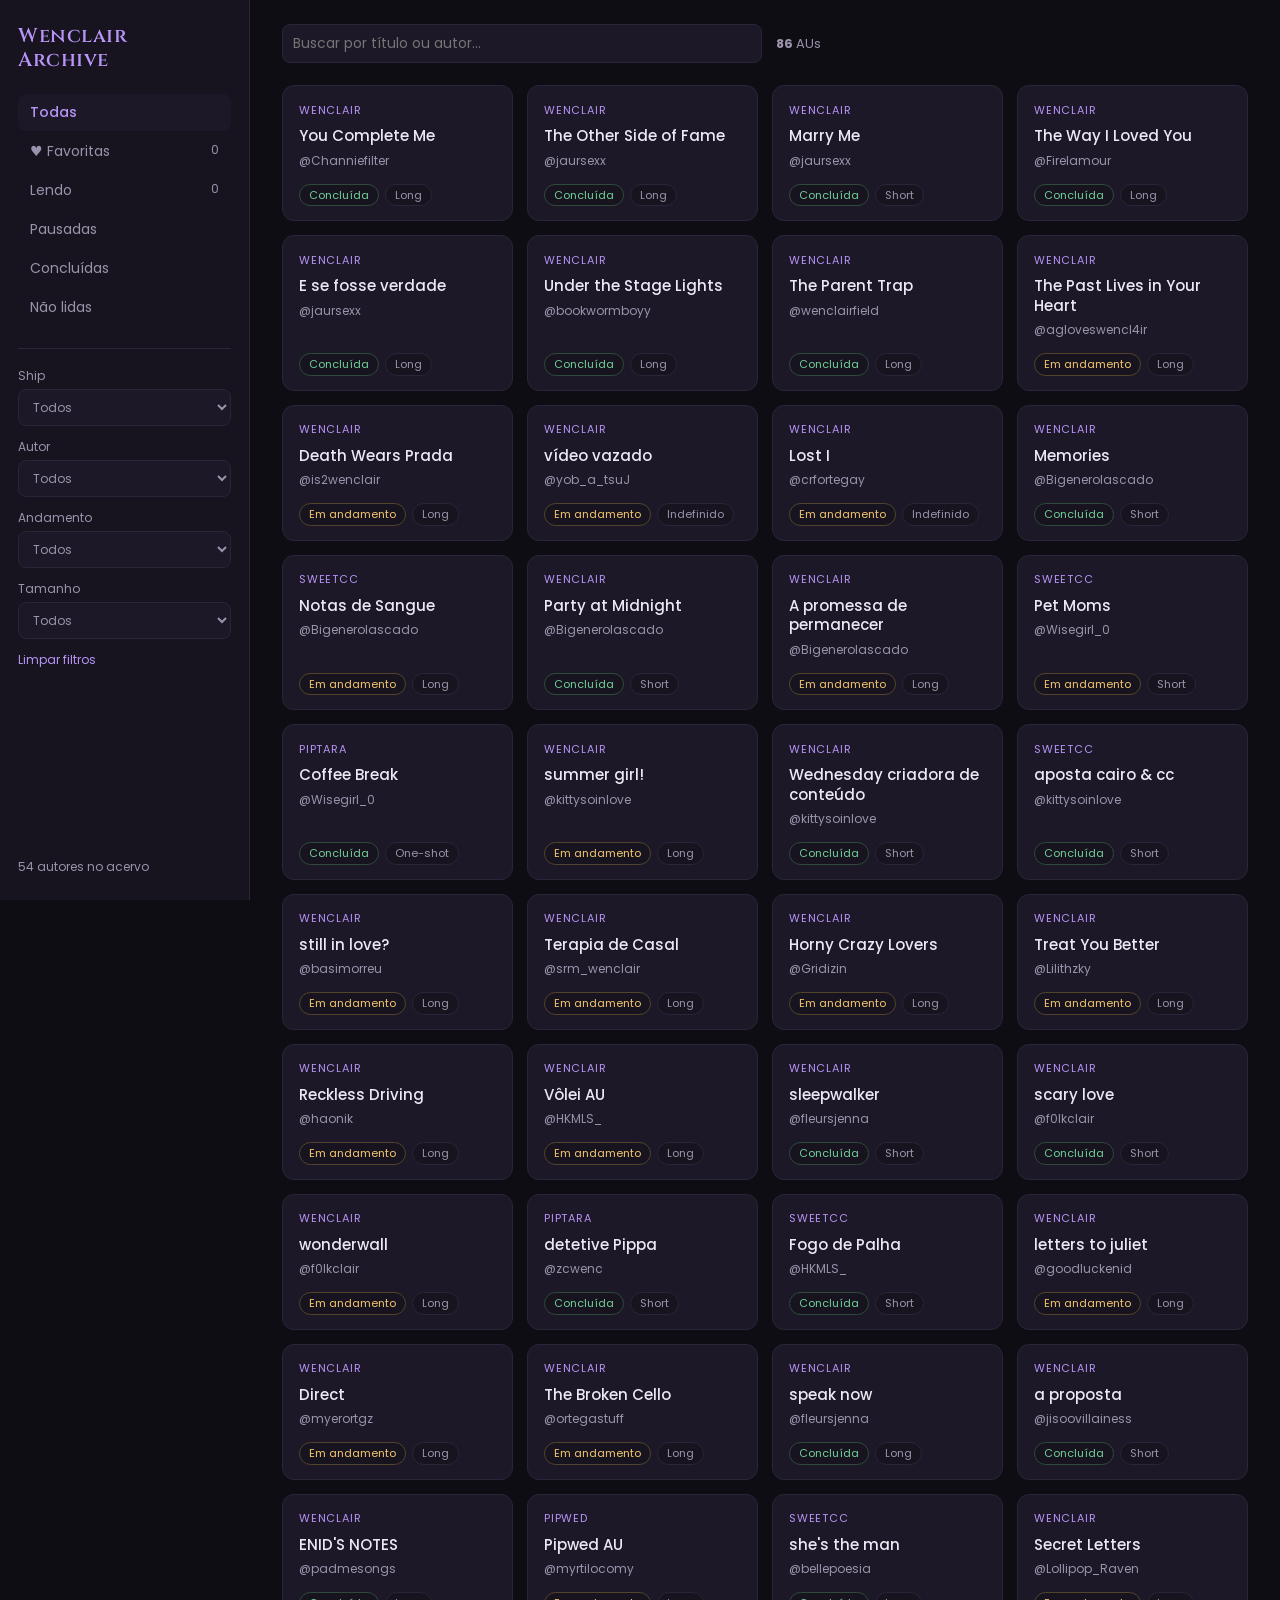
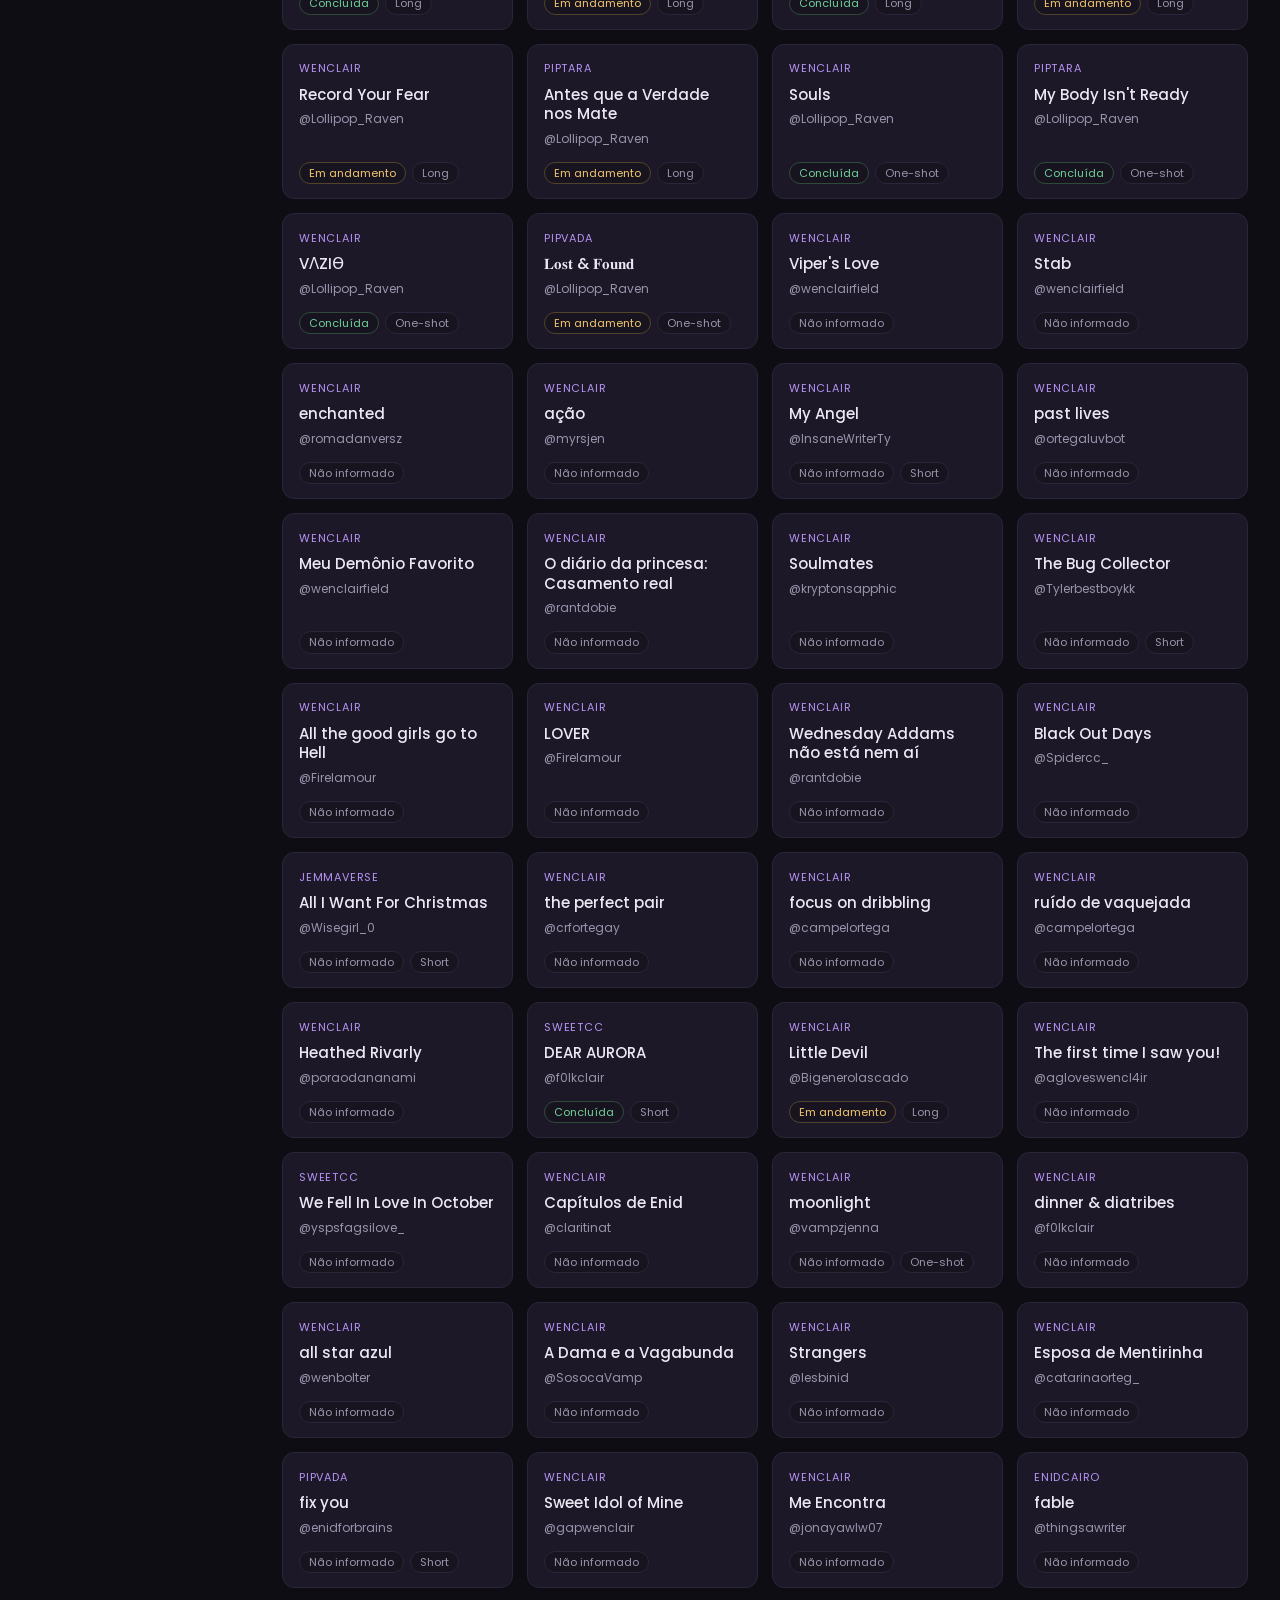
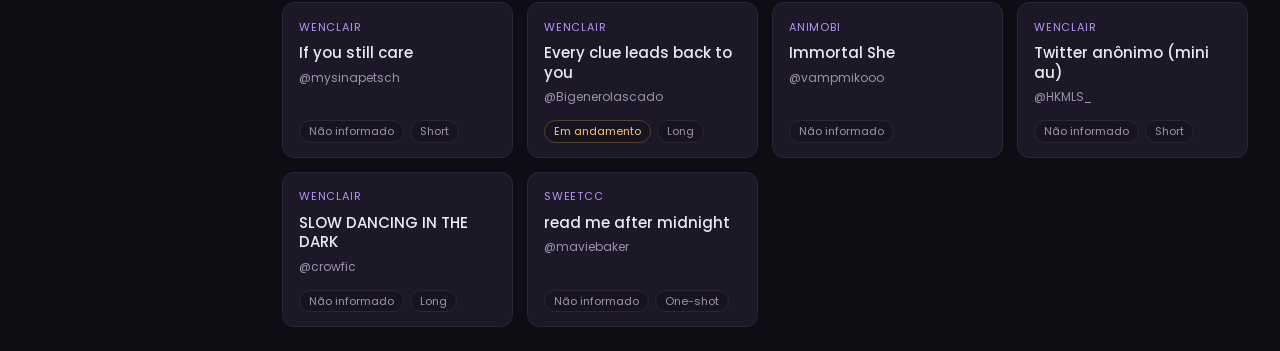
==== index.html @ ade661c4 "Add files via upload" ====
<!DOCTYPE html>
<html lang="pt-BR">
<head>
<meta charset="UTF-8">
<meta name="viewport" content="width=device-width, initial-scale=1.0">
<title>Wenclair Archive</title>
<link rel="stylesheet" href="style.css">
<link href="https://fonts.googleapis.com/css2?family=Cinzel:wght@600&family=Poppins:wght@300;400;500;600&display=swap" rel="stylesheet">
<script async src="https://platform.twitter.com/widgets.js"></script>
</head>
<body>
<aside class="sidebar" id="sidebar">
  <h1 class="brand">Wenclair<br>Archive</h1>

  <nav class="nav">
    <button data-view="" class="active">Todas</button>
    <button data-view="favorites">♥ Favoritas <b id="favoriteCount">0</b></button>
    <button data-view="lendo">Lendo <b id="readingCount">0</b></button>
    <button data-view="pausada">Pausadas</button>
    <button data-view="lido">Concluídas</button>
    <button data-view="naolido">Não lidas</button>
  </nav>

  <div class="side-filters">
    <label>Ship<select id="fandom"><option value="">Todos</option></select></label>
    <label>Autor<select id="authorFilter"><option value="">Todos</option></select></label>
    <label>Andamento
      <select id="pubStatus">
        <option value="">Todos</option>
        <option value="Em andamento">Em andamento</option>
        <option value="Concluída">Concluída</option>
        <option value="Não informado">Não informado</option>
      </select>
    </label>
    <label>Tamanho
      <select id="sizeFilter">
        <option value="">Todos</option>
        <option>Long</option><option>Short</option><option>One-shot</option>
      </select>
    </label>
    <button id="clearFilters" class="link-btn">Limpar filtros</button>
  </div>

  <p class="side-stats"><span id="totalAuthors">0</span> autores no acervo</p>
</aside>

<main class="content">
  <header class="topbar">
    <button id="menuBtn" class="menu-btn" aria-label="Menu">☰</button>
    <input id="search" type="search" placeholder="Buscar por título ou autor...">
    <span class="count"><b id="totalAus">0</b> AUs</span>
  </header>

  <section id="cards" class="cards"></section>
  <p id="empty" class="empty" hidden>Nenhuma AU encontrada com esses filtros.</p>
</main>

<div id="modal" class="modal">
  <div class="modal-box">
    <button id="closeModal" class="close" aria-label="Fechar">✕</button>

    <div class="m-head">
      <h2 id="modalTitle"></h2>
      <a id="modalAuthor" target="_blank" rel="noopener"></a>
    </div>

    <dl class="m-info">
      <div><dt>Ship</dt><dd id="mShip"></dd></div>
      <div><dt>Andamento</dt><dd id="mStatus"></dd></div>
      <div><dt>Tamanho</dt><dd id="mSize"></dd></div>
    </dl>

    <h4>Sinopse</h4>
    <p id="modalDescription" class="m-desc"></p>
    <div id="modalTweet"></div>

    <h4>Minha leitura</h4>
    <div class="reading-status" id="readingButtons">
      <button class="status-btn" data-status="naolido">Não lida</button>
      <button class="status-btn" data-status="lendo">Lendo</button>
      <button class="status-btn" data-status="pausada">Pausada</button>
      <button class="status-btn" data-status="lido">Concluída</button>
    </div>

    <div class="m-row">
      <div class="rating" id="rating">
        <span data-rate="1">★</span><span data-rate="2">★</span><span data-rate="3">★</span><span data-rate="4">★</span><span data-rate="5">★</span>
      </div>
      <button id="modalFav" class="fav-big">♡ Favoritar</button>
      <a id="modalLink" class="read-btn" target="_blank" rel="noopener">Ler no X ↗</a>
    </div>
  </div>
</div>

<script src="data.js"></script>
<script src="storage.js"></script>
<script src="cards.js"></script>
<script src="filters.js"></script>
<script src="app.js"></script>
</body>
</html>
---- style.css ----
:root{--bg:#0f0d14;--panel:#17141f;--card:#1c1827;--line:#2a2538;--text:#ece8f3;--muted:#9a93ab;--accent:#b794f6;--ok:#6fcf97;--warn:#f2c46d}
*{box-sizing:border-box;margin:0;padding:0}
body{background:var(--bg);color:var(--text);font:400 14px/1.5 Poppins,system-ui,sans-serif;display:flex;min-height:100vh}
button,select,input{font:inherit;color:inherit}
.sidebar{position:sticky;top:0;height:100vh;width:250px;flex:none;background:var(--panel);border-right:1px solid var(--line);padding:24px 18px;display:flex;flex-direction:column;gap:22px;overflow:auto}
.brand{font:600 20px/1.2 Cinzel,serif;color:var(--accent);letter-spacing:.5px}
.nav{display:flex;flex-direction:column;gap:2px}
.nav button{background:none;border:0;text-align:left;padding:8px 12px;border-radius:8px;color:var(--muted);cursor:pointer;display:flex;justify-content:space-between}
.nav button:hover{background:var(--card);color:var(--text)}
.nav button.active{background:var(--card);color:var(--accent);font-weight:500}
.nav b{font-weight:400;font-size:12px}
.side-filters{display:flex;flex-direction:column;gap:12px;border-top:1px solid var(--line);padding-top:18px}
.side-filters label{display:flex;flex-direction:column;gap:4px;font-size:12px;color:var(--muted)}
select,input[type=search]{background:var(--card);border:1px solid var(--line);border-radius:8px;padding:8px 10px;outline:none}
select:focus,input:focus{border-color:var(--accent)}
.link-btn{background:none;border:0;color:var(--accent);cursor:pointer;text-align:left;font-size:12px}
.side-stats{margin-top:auto;font-size:12px;color:var(--muted)}
.content{flex:1;min-width:0;padding:24px 32px}
.topbar{display:flex;align-items:center;gap:14px;margin-bottom:22px}
.topbar input{flex:1;max-width:480px}
.count{color:var(--muted);font-size:13px}
.menu-btn{display:none;background:var(--card);border:1px solid var(--line);border-radius:8px;padding:6px 12px;cursor:pointer}
.cards{display:grid;grid-template-columns:repeat(auto-fill,minmax(230px,1fr));gap:14px}
.card{background:var(--card);border:1px solid var(--line);border-radius:12px;padding:14px 16px;cursor:pointer;display:flex;flex-direction:column;gap:6px;transition:.15s}
.card:hover{border-color:var(--accent);transform:translateY(-2px)}
.card-top{display:flex;justify-content:space-between;align-items:center;min-height:20px}
.ship{font-size:11px;text-transform:uppercase;letter-spacing:.8px;color:var(--accent)}
.heart{color:#f27ea5}
.card h3{font-size:15px;font-weight:500;line-height:1.3}
.author{color:var(--muted);font-size:12px}
.meta{display:flex;flex-wrap:wrap;gap:6px;margin-top:auto;padding-top:8px}
.chip{font-size:11px;padding:2px 9px;border-radius:99px;background:var(--panel);border:1px solid var(--line);color:var(--muted)}
.chip.done{color:var(--ok);border-color:#2f4a3b}.chip.going{color:var(--warn);border-color:#52442a}.chip.read{color:var(--accent);border-color:#443861}
.empty{color:var(--muted);text-align:center;margin-top:60px}
.modal{position:fixed;inset:0;background:rgba(5,4,8,.75);display:none;align-items:flex-start;justify-content:center;overflow:auto;padding:40px 16px;z-index:10}
.modal.active{display:flex}
.modal-box{position:relative;background:var(--panel);border:1px solid var(--line);border-radius:16px;width:100%;max-width:560px;padding:28px;display:flex;flex-direction:column;gap:14px}
.close{position:absolute;top:14px;right:14px;background:none;border:0;color:var(--muted);font-size:18px;cursor:pointer}
.m-head h2{font:600 22px/1.25 Cinzel,serif;padding-right:28px}
.m-head a{color:var(--accent);text-decoration:none;font-size:13px}
.m-info{display:grid;grid-template-columns:repeat(3,1fr);gap:10px}
.m-info div{background:var(--card);border-radius:10px;padding:10px 12px}
.m-info dt{font-size:11px;color:var(--muted);text-transform:uppercase;letter-spacing:.6px}
.m-info dd{font-size:14px;margin-top:2px}
.modal h4{font-size:11px;text-transform:uppercase;letter-spacing:1px;color:var(--muted);font-weight:500;margin-top:6px}
.m-desc{color:var(--text)}
#modalTweet{max-width:100%;overflow:hidden}
.reading-status{display:flex;flex-wrap:wrap;gap:8px}
.status-btn{background:var(--card);border:1px solid var(--line);border-radius:99px;padding:6px 14px;cursor:pointer;font-size:13px}
.status-btn.active{background:var(--accent);border-color:var(--accent);color:#17101f;font-weight:500}
.m-row{display:flex;align-items:center;flex-wrap:wrap;gap:12px;border-top:1px solid var(--line);padding-top:16px;margin-top:4px}
.rating span{font-size:22px;color:var(--line);cursor:pointer}
.rating span.active{color:var(--warn)}
.fav-big{background:var(--card);border:1px solid var(--line);border-radius:99px;padding:6px 14px;cursor:pointer}
.fav-big.active{color:#f27ea5;border-color:#f27ea5}
.read-btn{margin-left:auto;background:var(--accent);color:#17101f;text-decoration:none;font-weight:500;padding:8px 18px;border-radius:99px}
@media(max-width:800px){
 .sidebar{position:fixed;left:0;z-index:5;transform:translateX(-100%);transition:.2s}
 .sidebar.open{transform:none}
 .menu-btn{display:block}.content{padding:16px}
 .m-info{grid-template-columns:1fr}
}
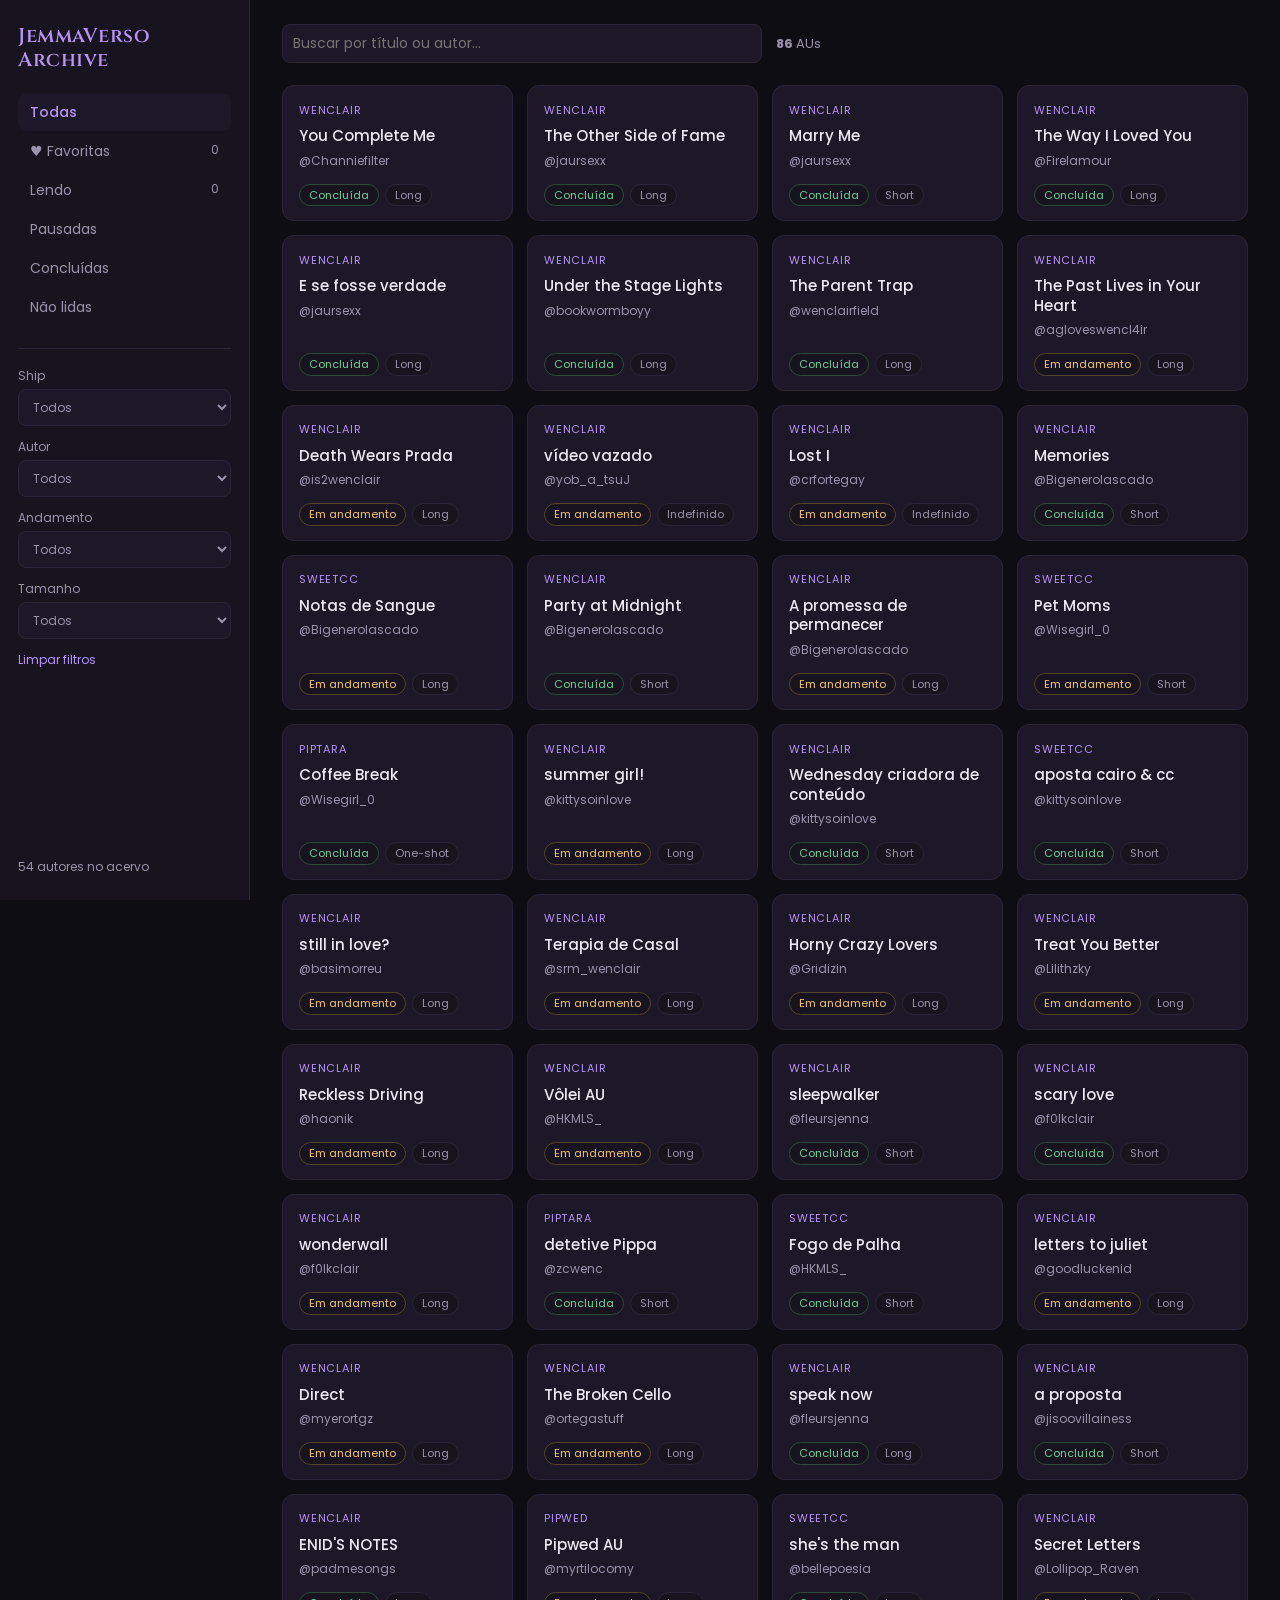
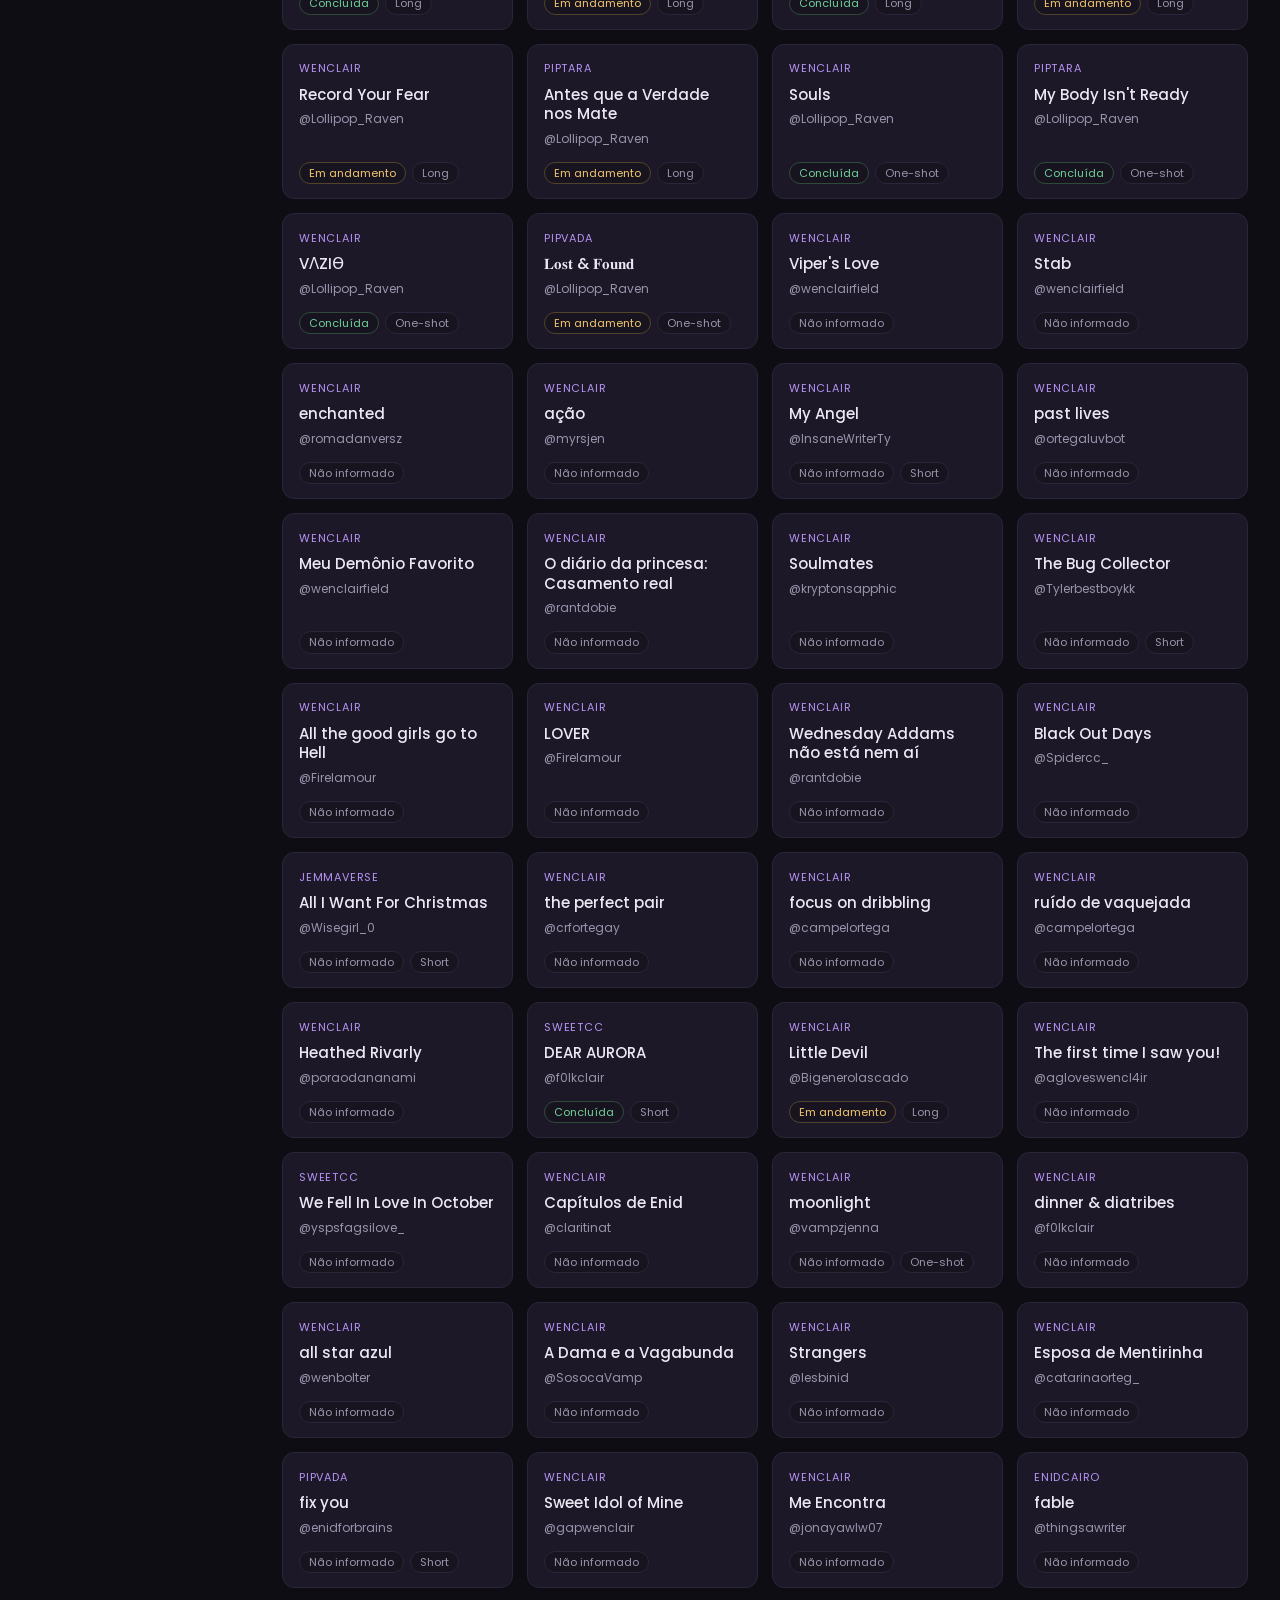
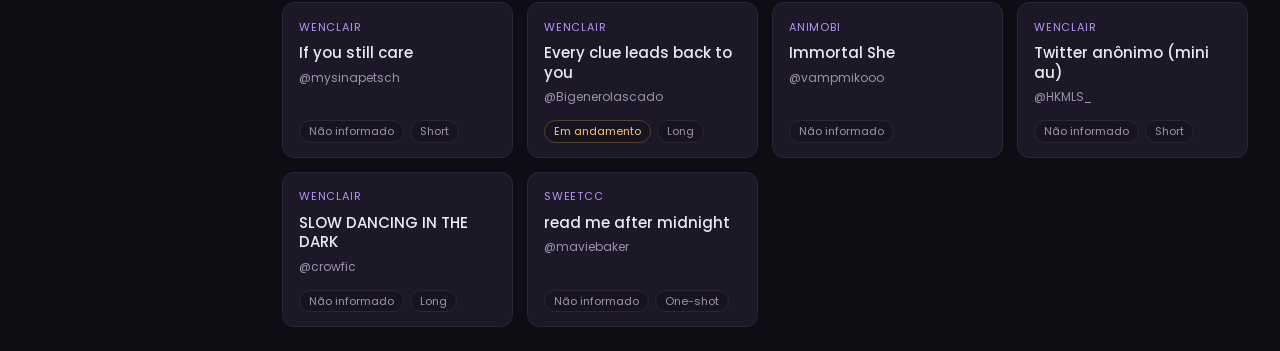
==== commit cbb9e9b1: "Add files via upload" ====
--- a/index.html
+++ b/index.html
@@ -10,7 +10,7 @@
 </head>
 <body>
 <aside class="sidebar" id="sidebar">
-  <h1 class="brand">Wenclair<br>Archive</h1>
+  <h1 class="brand">JemmaVerso<br>Archive</h1>
 
   <nav class="nav">
     <button data-view="" class="active">Todas</button>
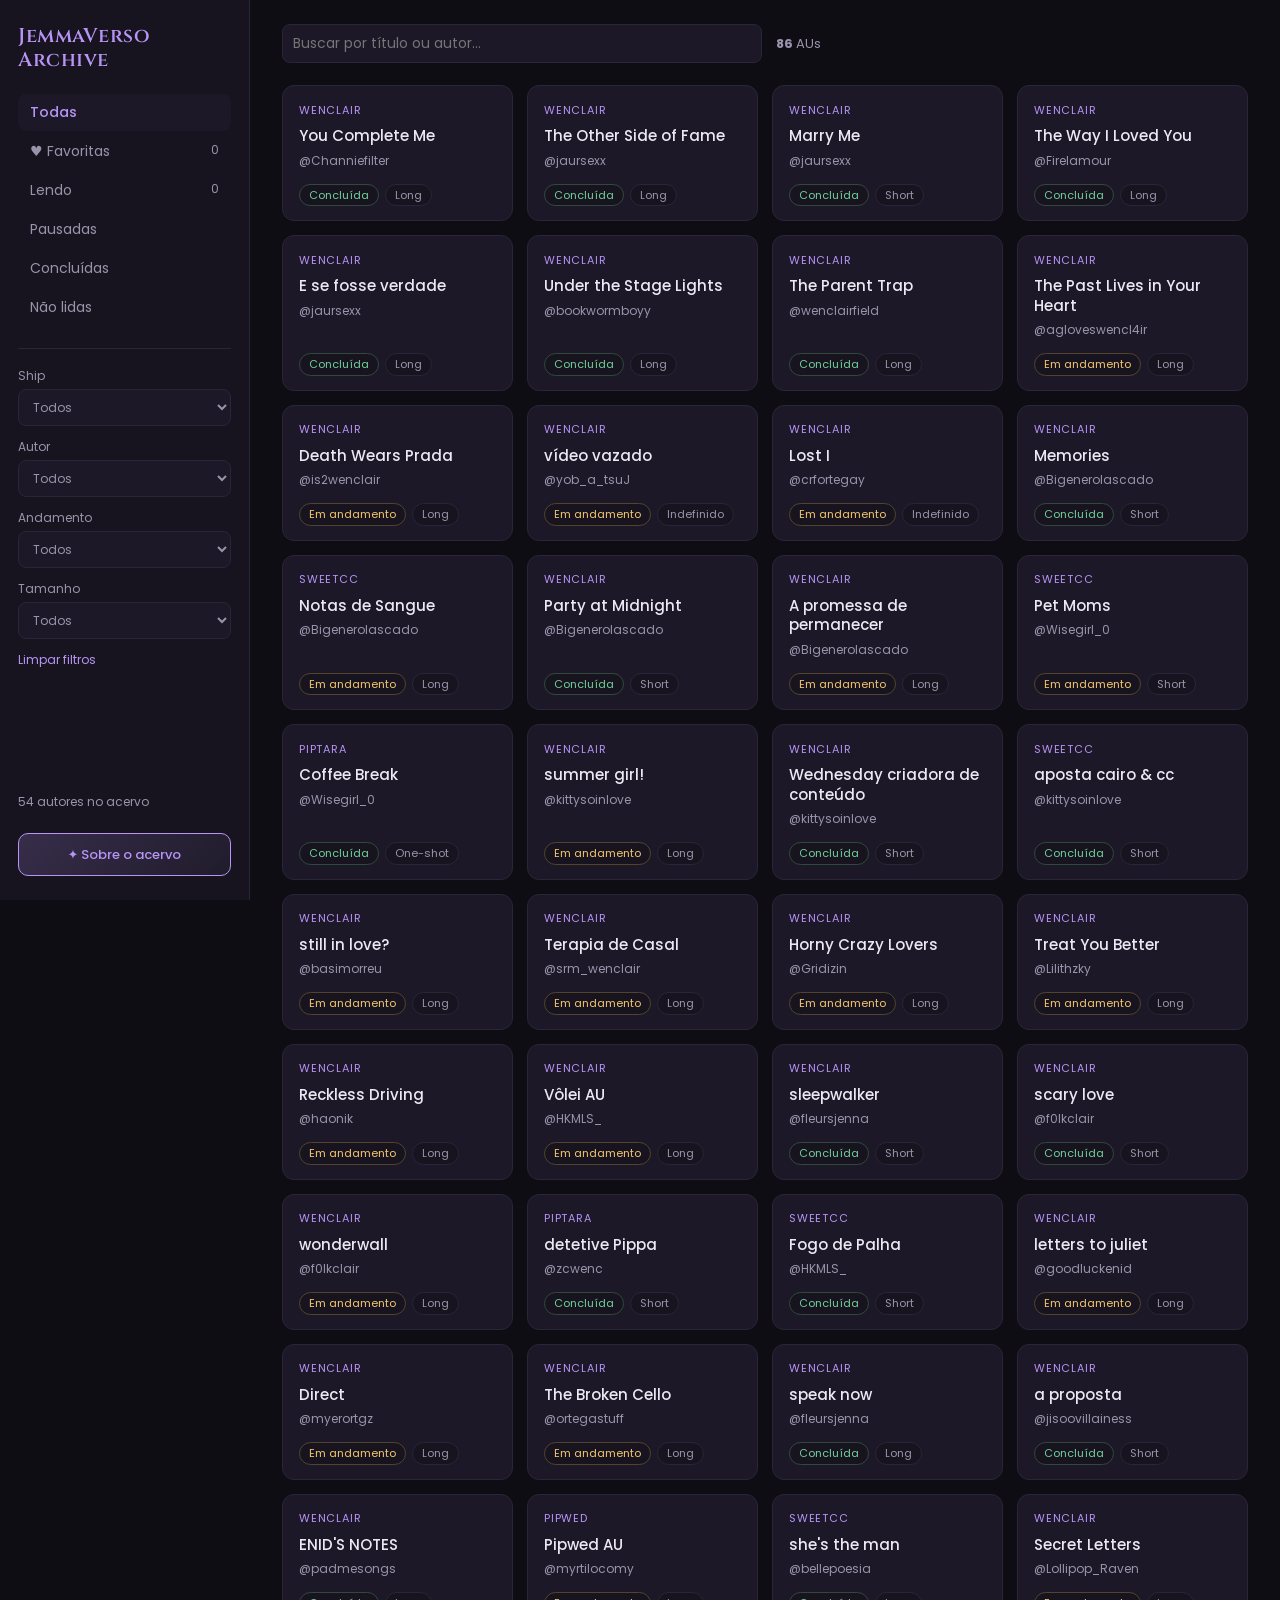
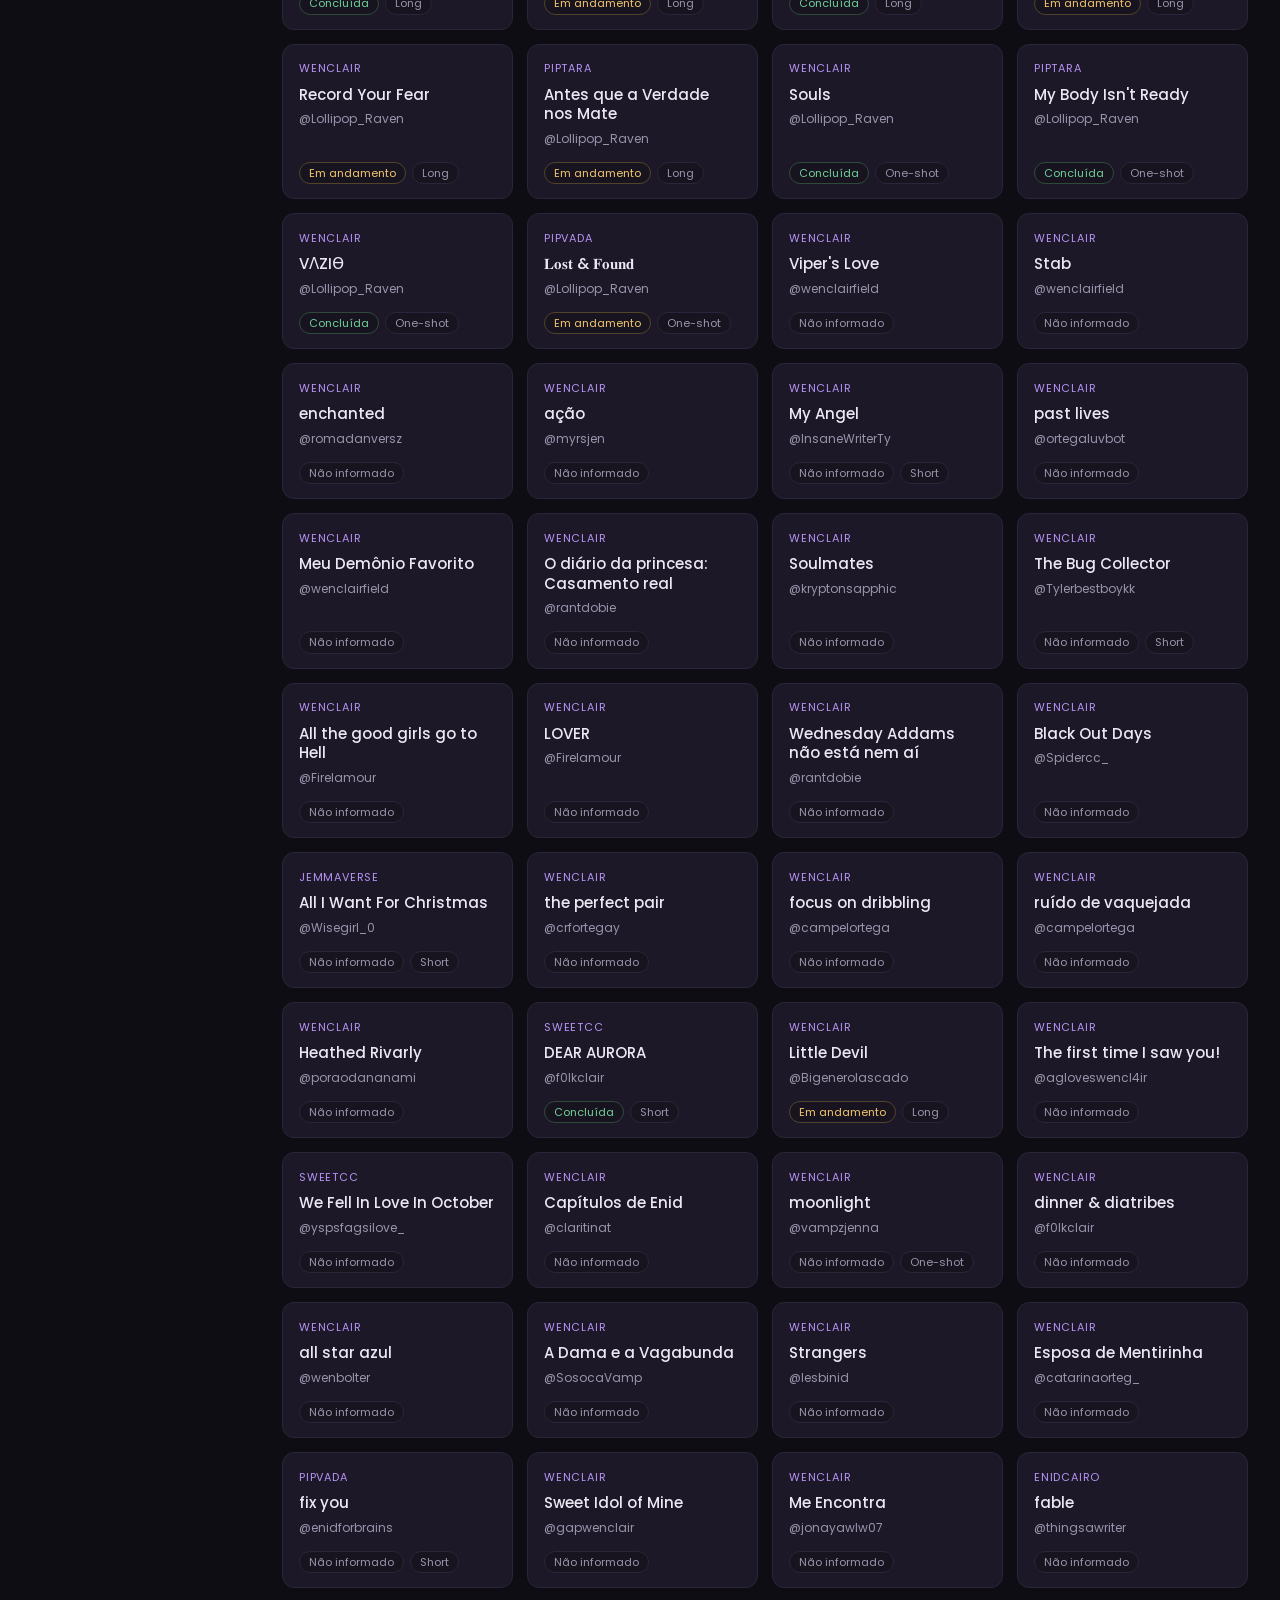
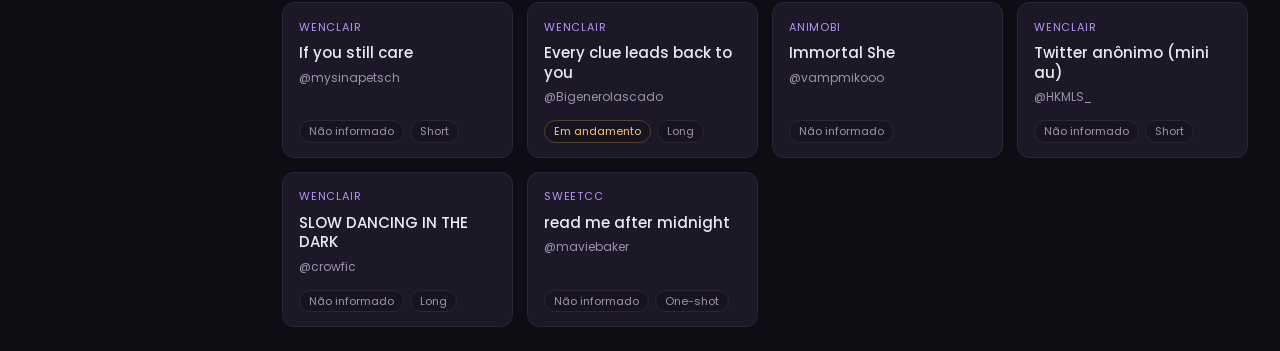
==== commit 7404f7f2: "Add files via upload" ====
--- a/index.html
+++ b/index.html
@@ -3,7 +3,7 @@
 <head>
 <meta charset="UTF-8">
 <meta name="viewport" content="width=device-width, initial-scale=1.0">
-<title>Wenclair Archive</title>
+<title>JemmaVerso Archive</title>
 <link rel="stylesheet" href="style.css">
 <link href="https://fonts.googleapis.com/css2?family=Cinzel:wght@600&family=Poppins:wght@300;400;500;600&display=swap" rel="stylesheet">
 <script async src="https://platform.twitter.com/widgets.js"></script>
@@ -42,6 +42,7 @@
   </div>
 
   <p class="side-stats"><span id="totalAuthors">0</span> autores no acervo</p>
+  <a class="about-link" href="sobre.html">✦ Sobre o acervo</a>
 </aside>
 
 <main class="content">
--- a/style.css
+++ b/style.css
@@ -14,6 +14,14 @@
 select,input[type=search]{background:var(--card);border:1px solid var(--line);border-radius:8px;padding:8px 10px;outline:none}
 select:focus,input:focus{border-color:var(--accent)}
 .link-btn{background:none;border:0;color:var(--accent);cursor:pointer;text-align:left;font-size:12px}
+.about-link{display:block;padding:11px 14px;border:1px solid var(--accent);border-radius:10px;background:linear-gradient(135deg,rgba(183,148,246,.2),rgba(183,148,246,.06));color:var(--accent);font-size:13px;font-weight:500;text-align:center;text-decoration:none;transition:background .2s,transform .2s}
+.about-link:hover{background:rgba(183,148,246,.26);transform:translateY(-2px)}
+.about-page{display:block}
+.about-content{max-width:720px;margin:48px auto;background:var(--panel);border:1px solid var(--line);border-radius:16px;padding:32px}
+.about-content h2{font:600 26px/1.3 Cinzel,serif;color:var(--accent);margin-bottom:16px}
+.about-content p{color:var(--muted);margin-bottom:16px}
+.about-content .back-link{display:inline-block;margin-top:8px;color:var(--accent);text-decoration:none}
+.about-content .back-link:hover{text-decoration:underline}
 .side-stats{margin-top:auto;font-size:12px;color:var(--muted)}
 .content{flex:1;min-width:0;padding:24px 32px}
 .topbar{display:flex;align-items:center;gap:14px;margin-bottom:22px}
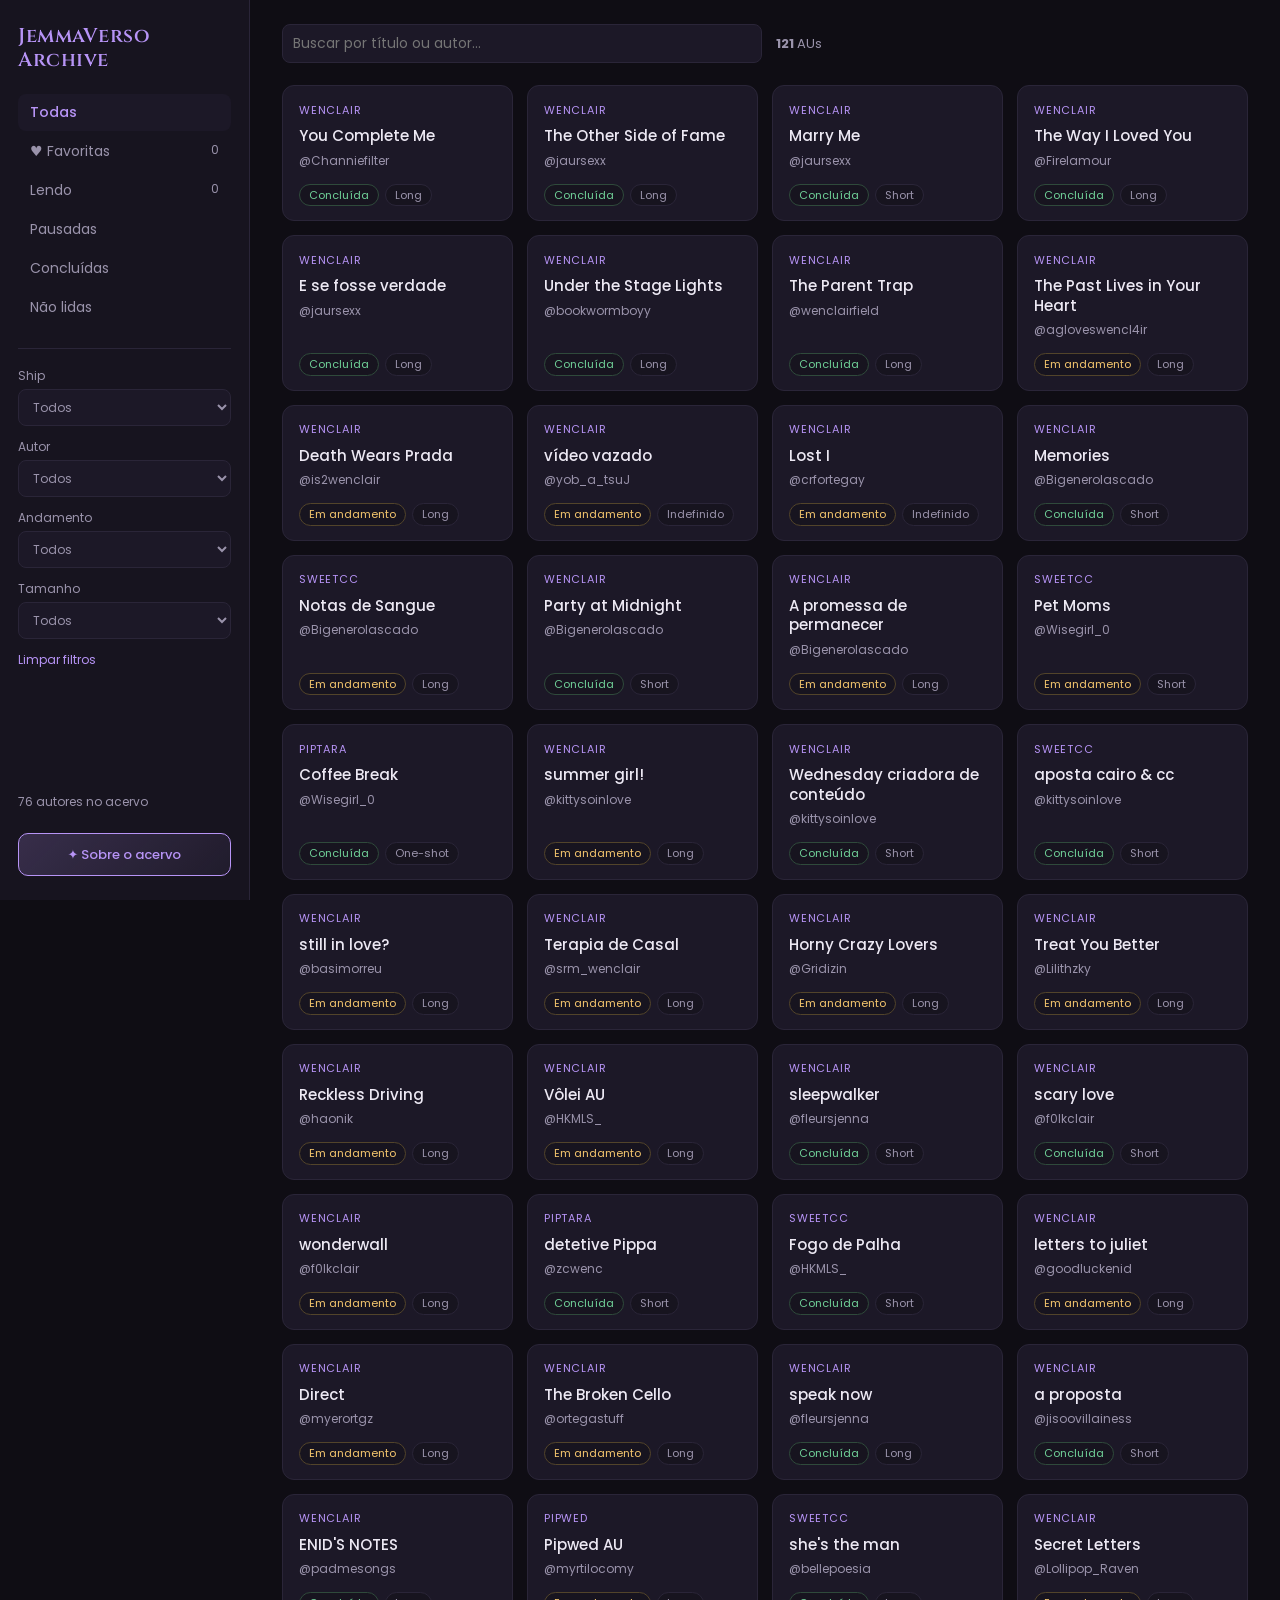
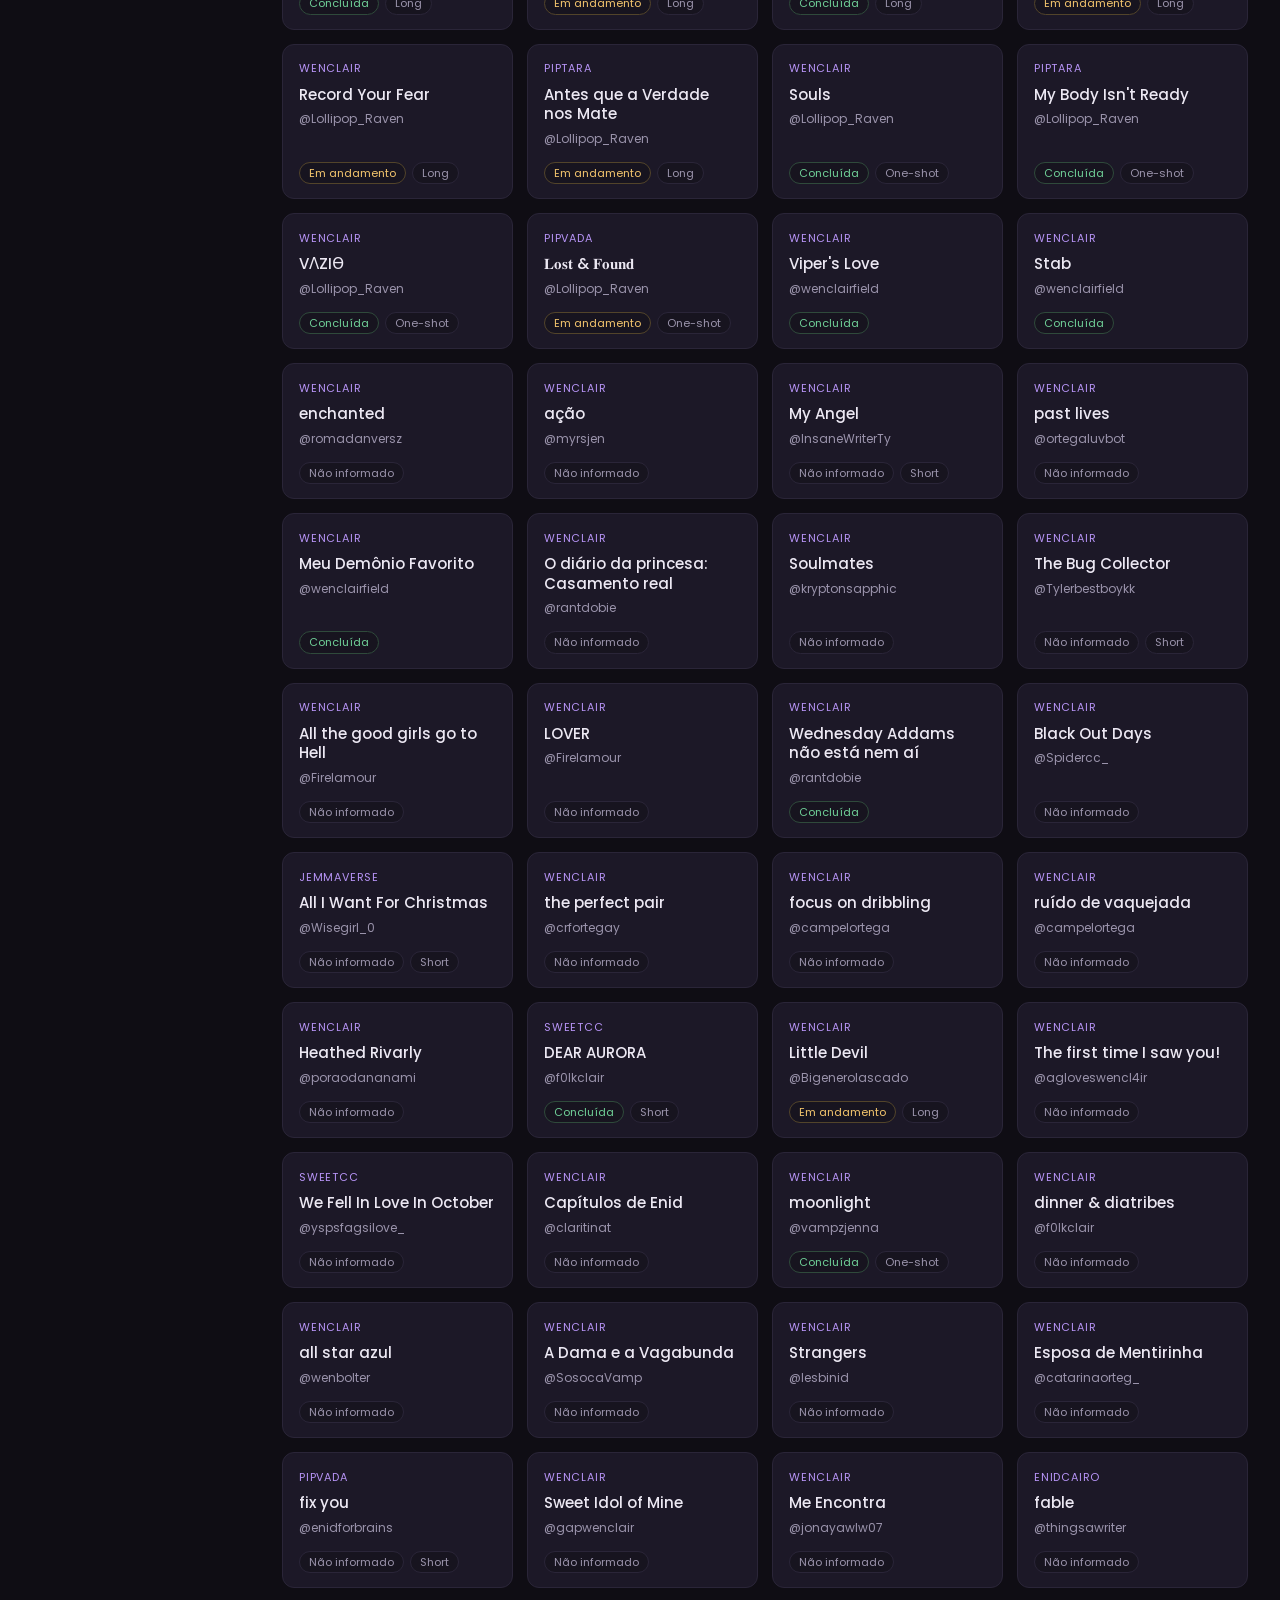
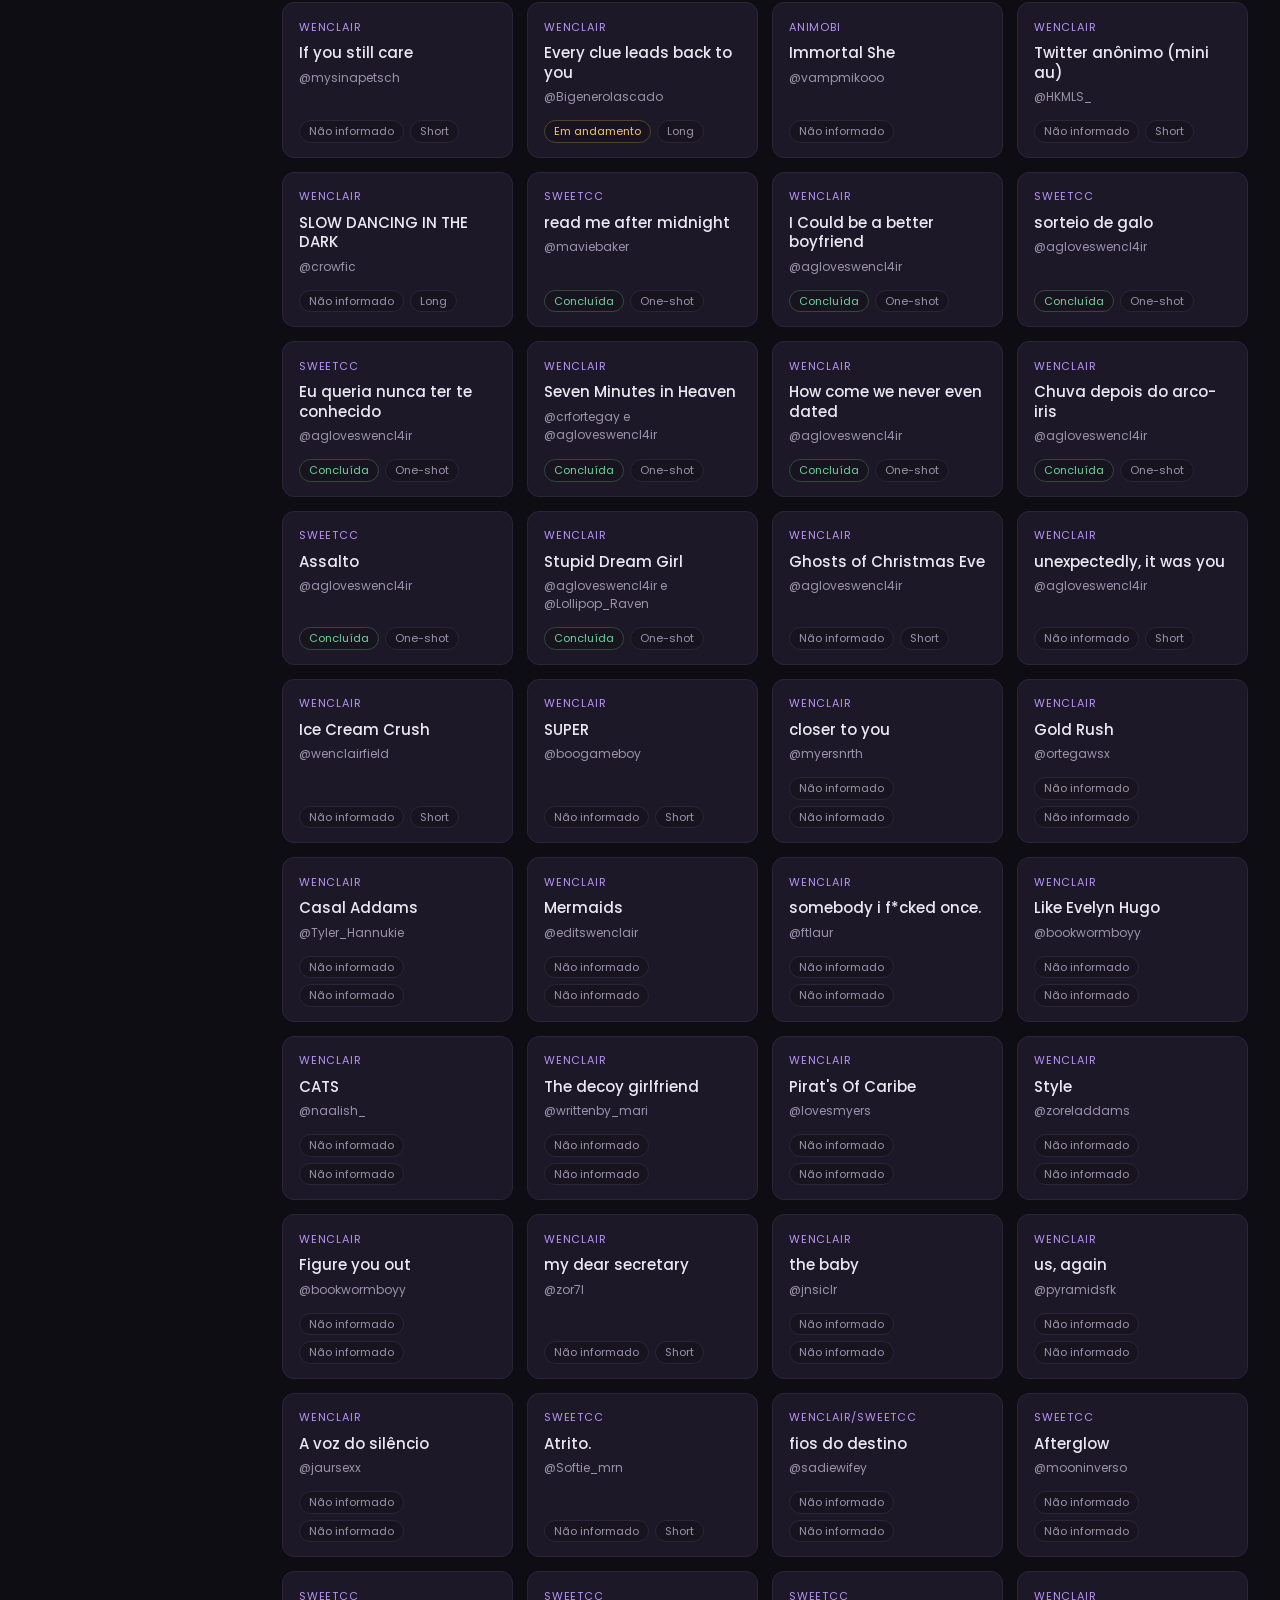
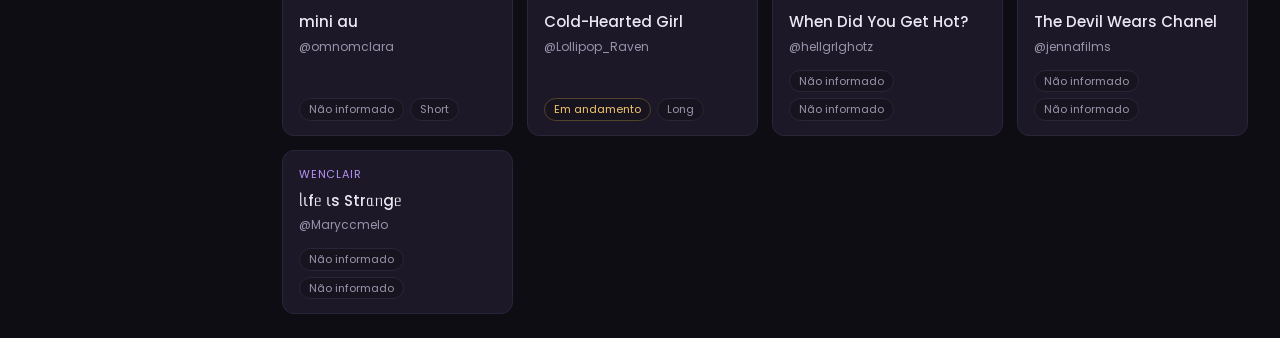
==== commit b8b32780: "Add files via upload" ====
--- a/index.html
+++ b/index.html
@@ -4,6 +4,7 @@
 <meta charset="UTF-8">
 <meta name="viewport" content="width=device-width, initial-scale=1.0">
 <title>JemmaVerso Archive</title>
+<link rel="icon" type="image/png" href="icon.png">
 <link rel="stylesheet" href="style.css">
 <link href="https://fonts.googleapis.com/css2?family=Cinzel:wght@600&family=Poppins:wght@300;400;500;600&display=swap" rel="stylesheet">
 <script async src="https://platform.twitter.com/widgets.js"></script>
@@ -57,6 +58,8 @@
 </main>
 
 <div id="modal" class="modal">
+  <button id="prevAu" class="modal-nav prev" type="button" aria-label="AU anterior">‹</button>
+  <button id="nextAu" class="modal-nav next" type="button" aria-label="Próxima AU">›</button>
   <div class="modal-box">
     <button id="closeModal" class="close" aria-label="Fechar">✕</button>
 
--- a/style.css
+++ b/style.css
@@ -42,6 +42,12 @@
 .empty{color:var(--muted);text-align:center;margin-top:60px}
 .modal{position:fixed;inset:0;background:rgba(5,4,8,.75);display:none;align-items:flex-start;justify-content:center;overflow:auto;padding:40px 16px;z-index:10}
 .modal.active{display:flex}
+.modal-nav{position:fixed;top:50%;z-index:11;width:48px;height:48px;border:1px solid var(--line);border-radius:50%;background:var(--panel);color:var(--accent);font-size:32px;line-height:1;cursor:pointer;transform:translateY(-50%);transition:background .2s,border-color .2s}
+.modal-nav:hover:not(:disabled){background:var(--card);border-color:var(--accent)}
+.modal-nav:disabled{opacity:.35;cursor:not-allowed}
+.modal-nav[hidden]{display:none}
+.modal-nav.prev{left:24px}
+.modal-nav.next{right:24px}
 .modal-box{position:relative;background:var(--panel);border:1px solid var(--line);border-radius:16px;width:100%;max-width:560px;padding:28px;display:flex;flex-direction:column;gap:14px}
 .close{position:absolute;top:14px;right:14px;background:none;border:0;color:var(--muted);font-size:18px;cursor:pointer}
 .m-head h2{font:600 22px/1.25 Cinzel,serif;padding-right:28px}
@@ -67,4 +73,5 @@
  .sidebar.open{transform:none}
  .menu-btn{display:block}.content{padding:16px}
  .m-info{grid-template-columns:1fr}
+ .modal-nav{display:none}
 }
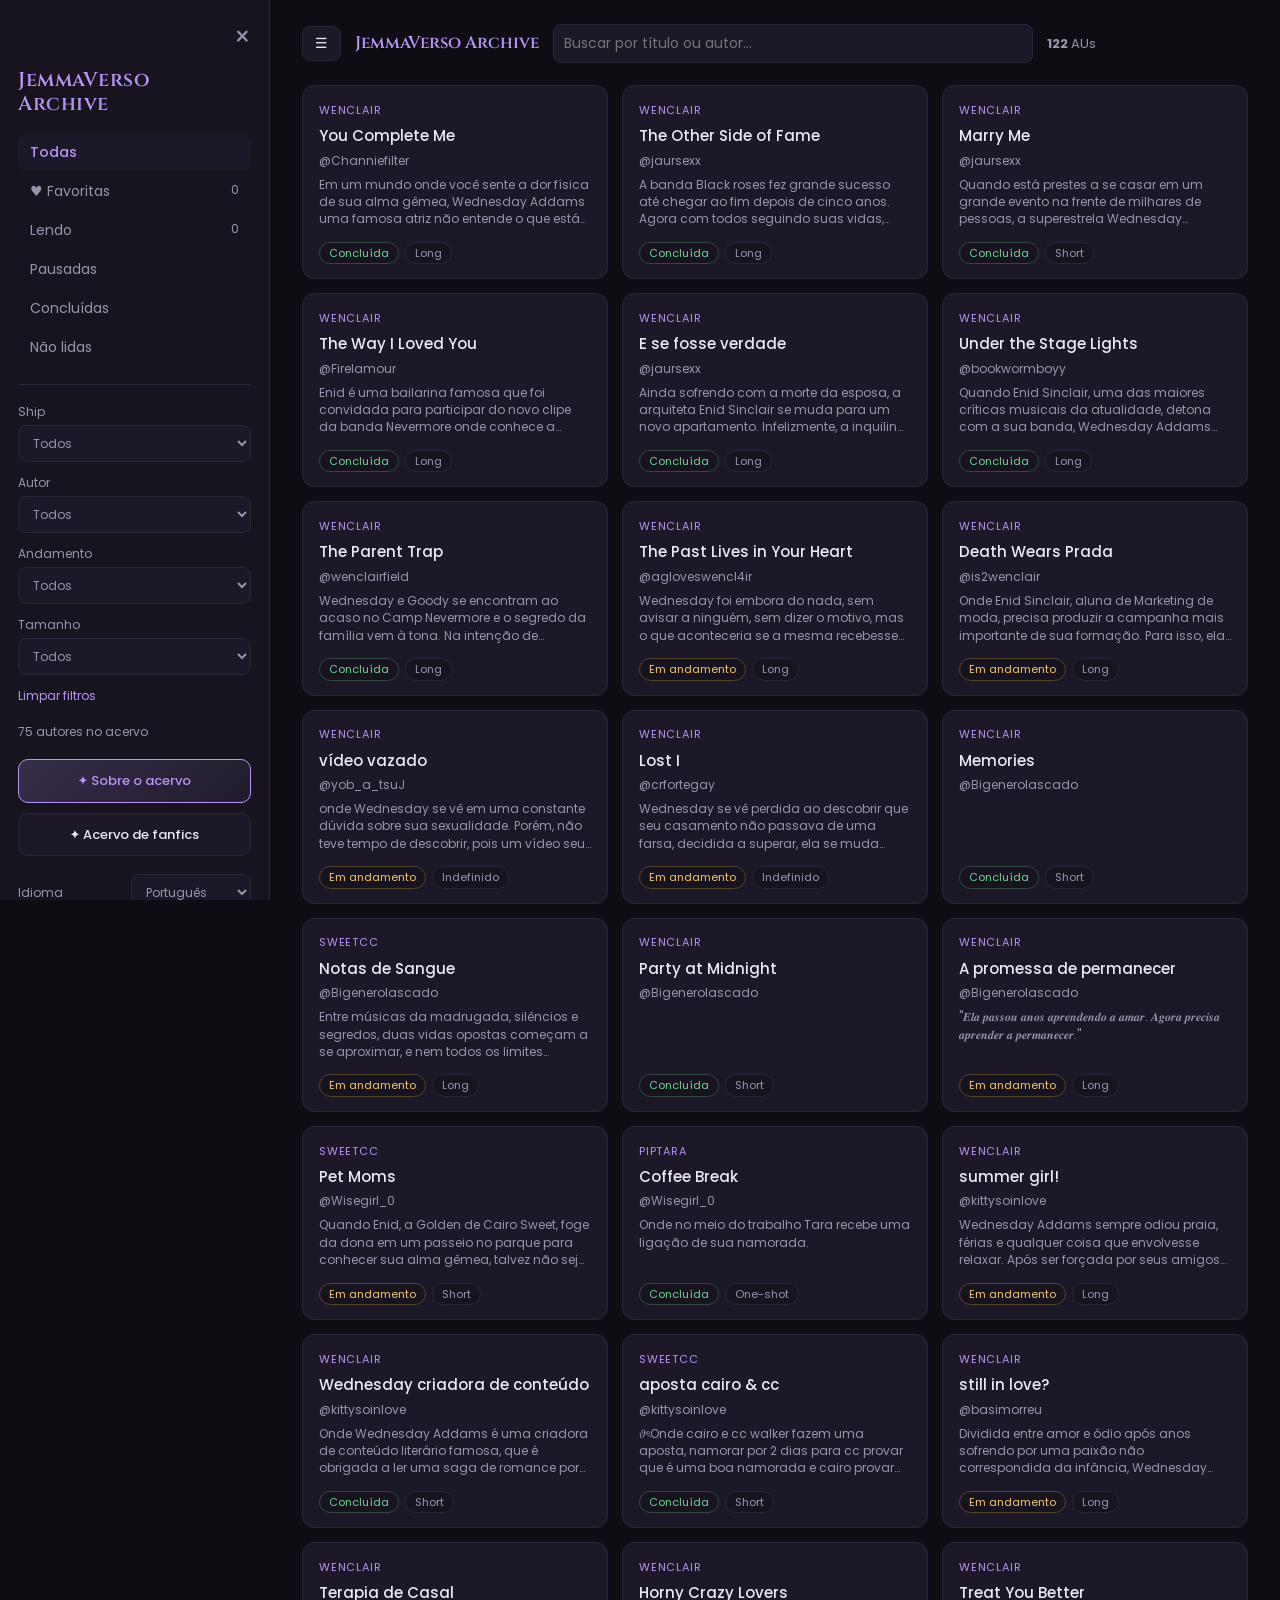
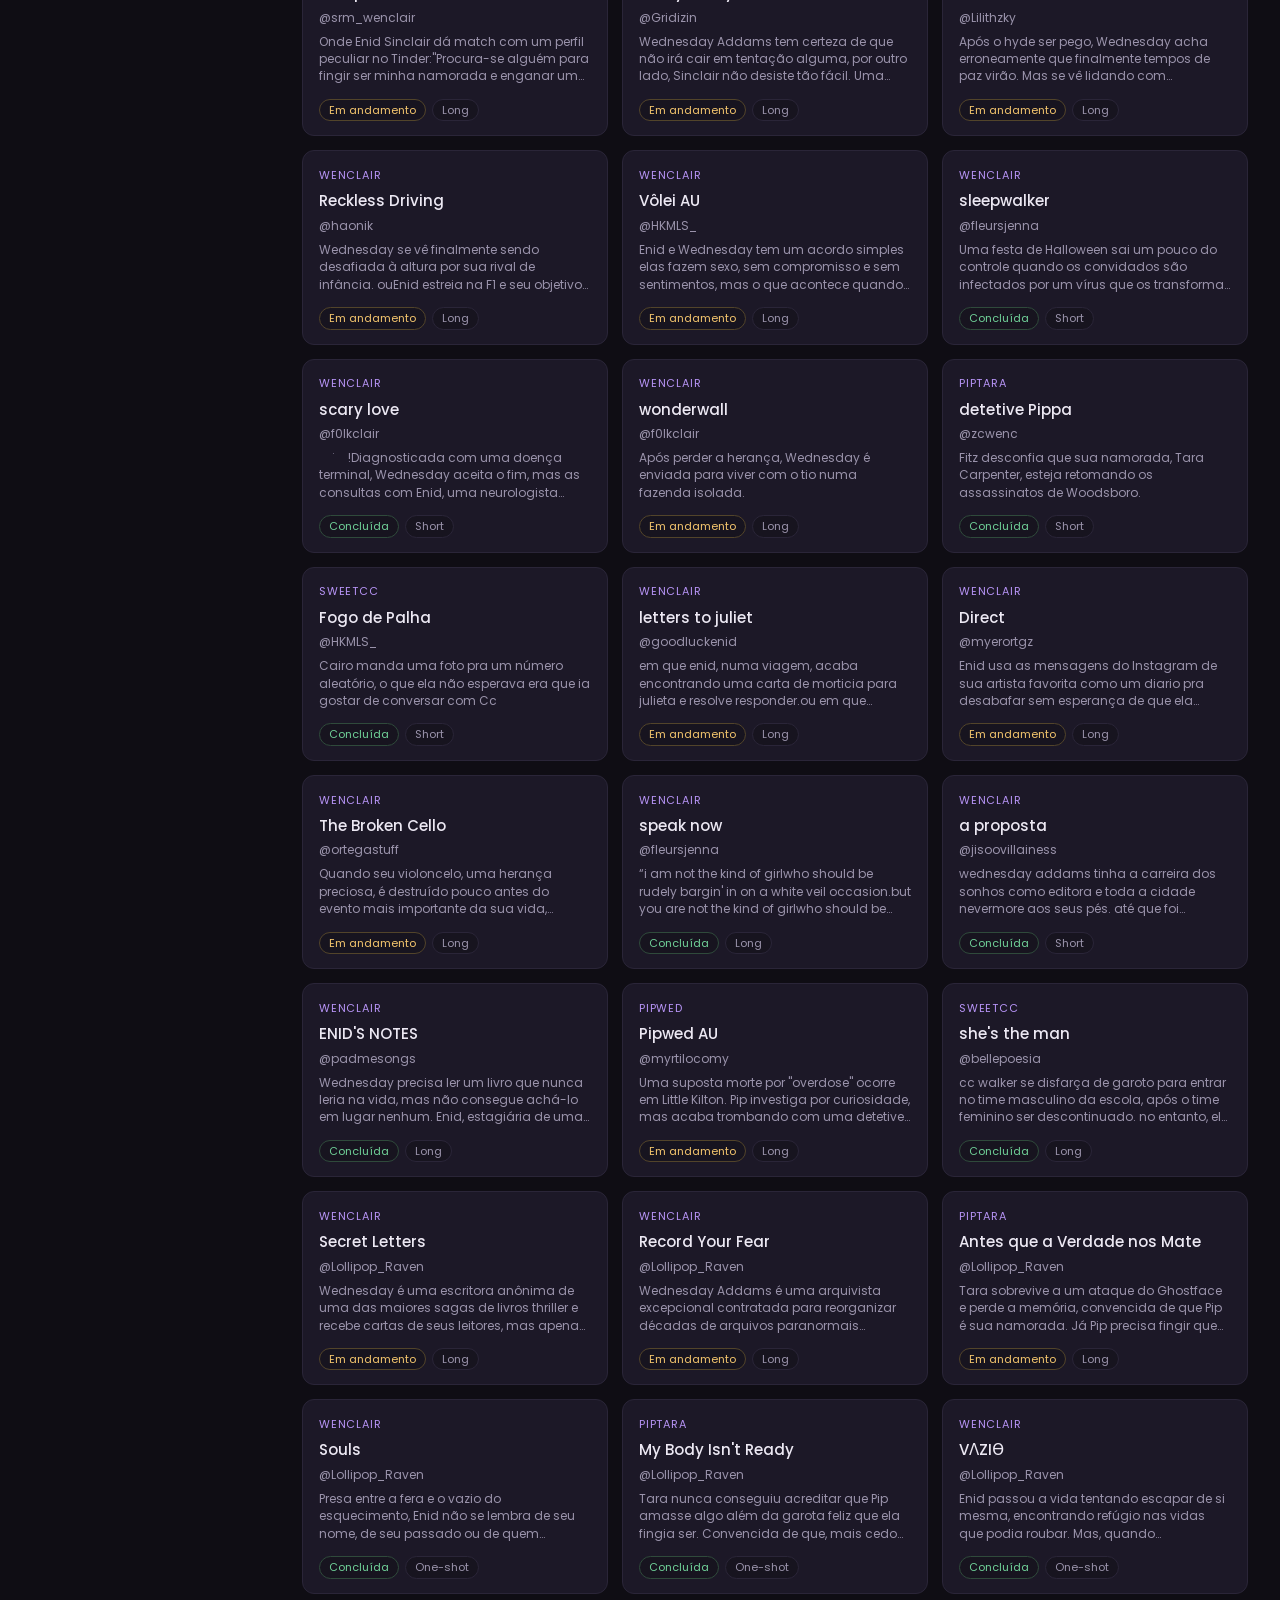
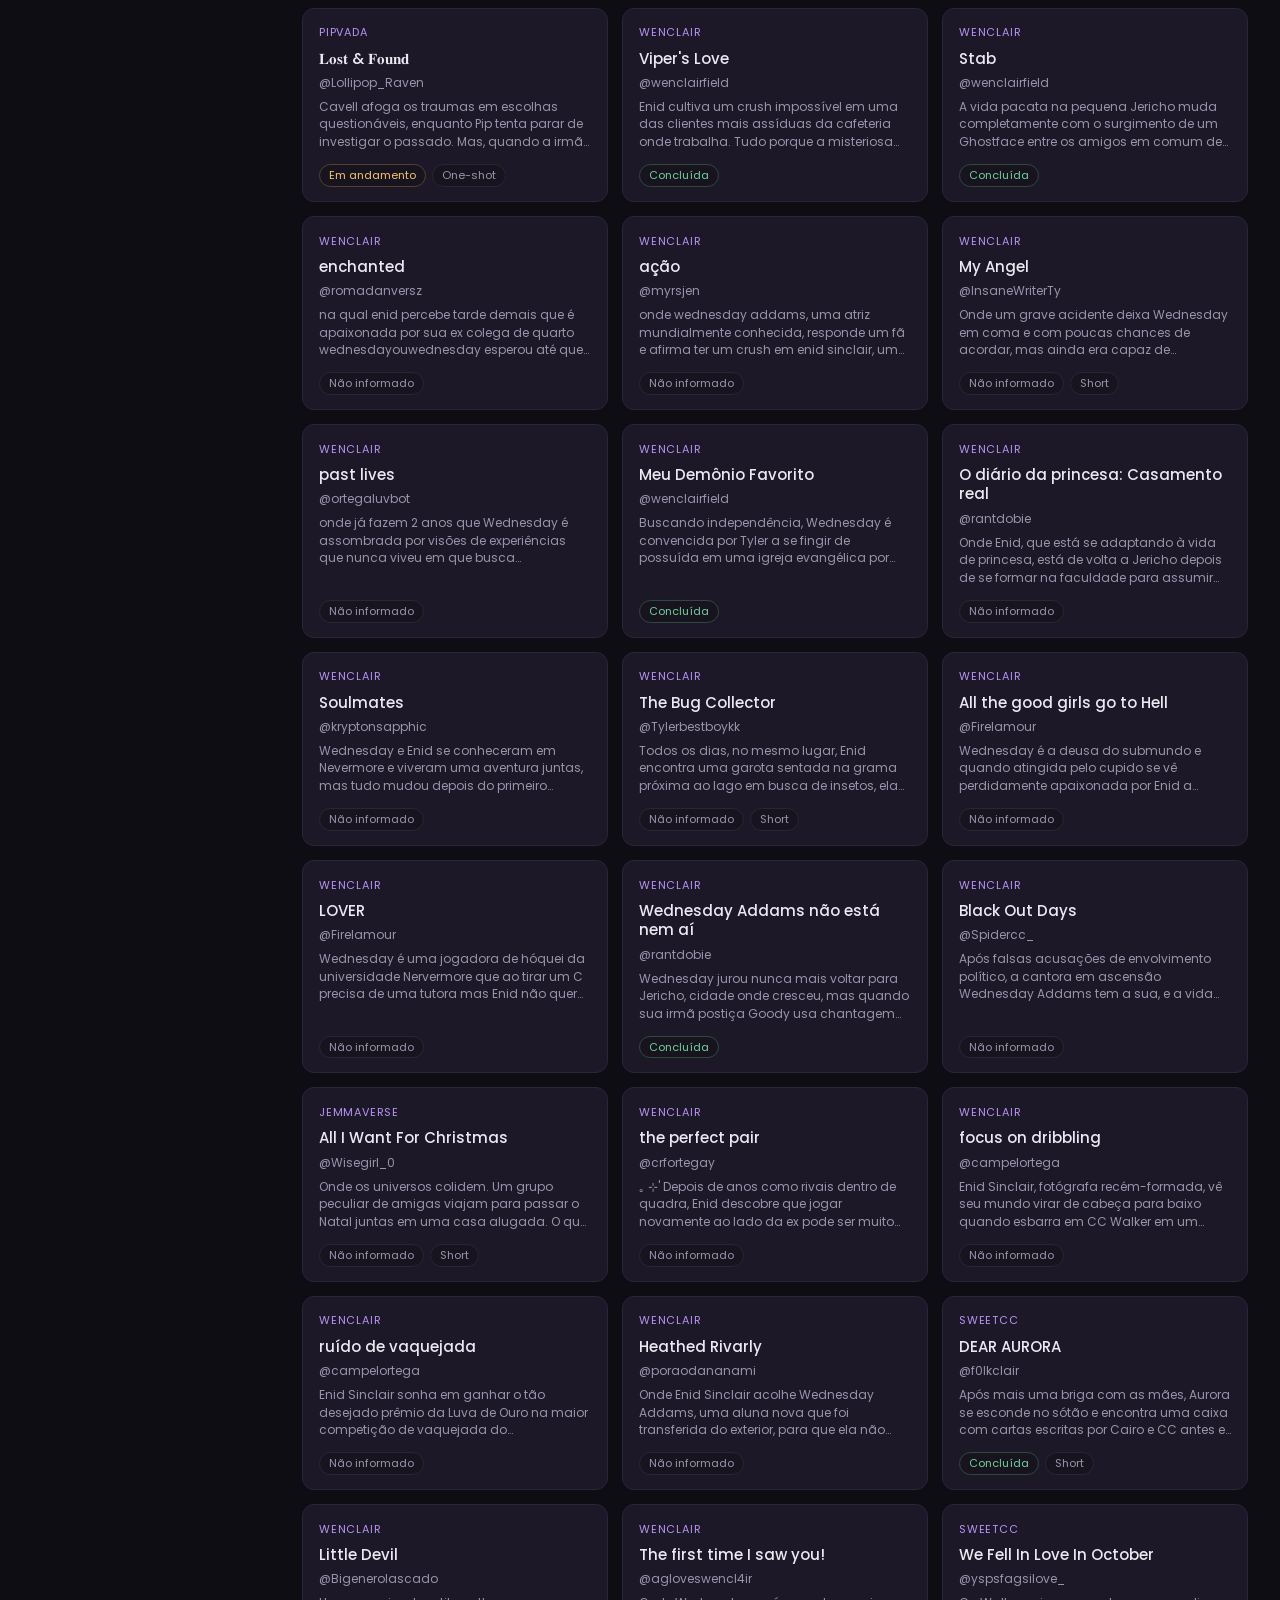
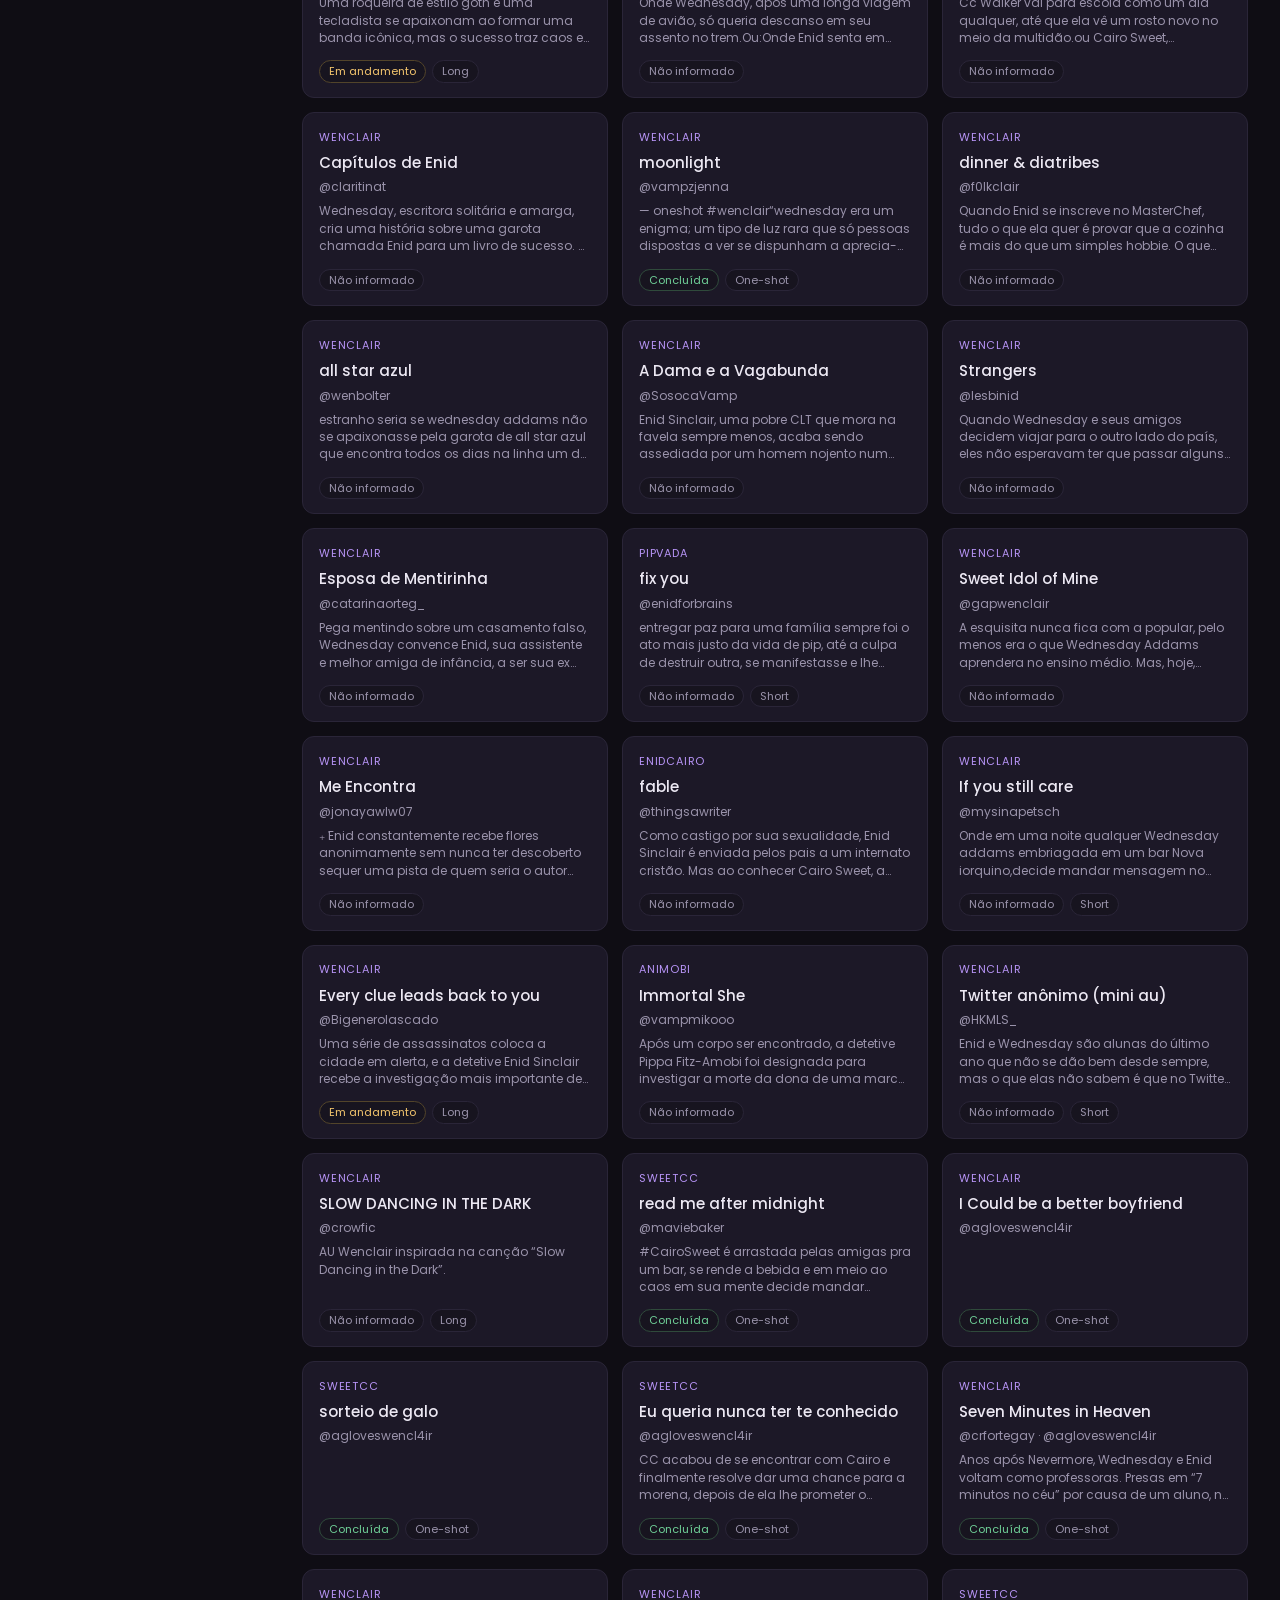
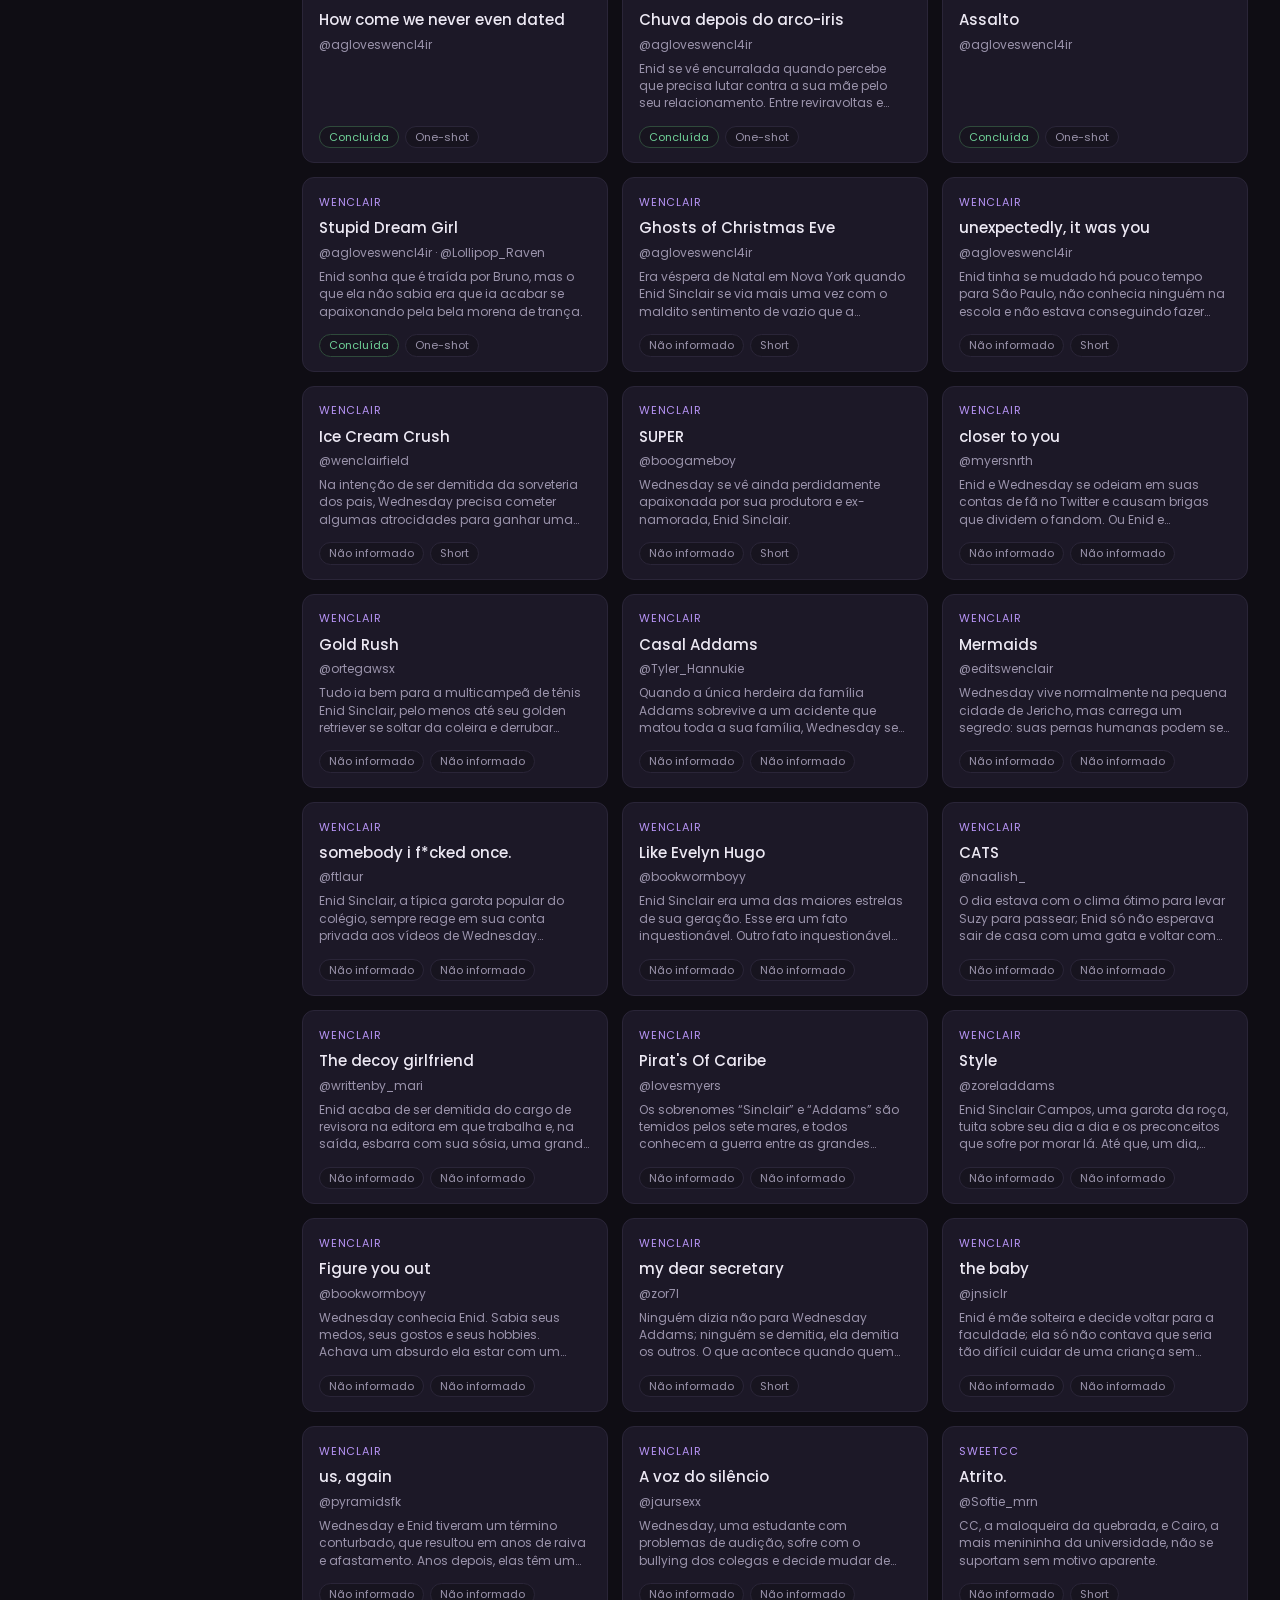
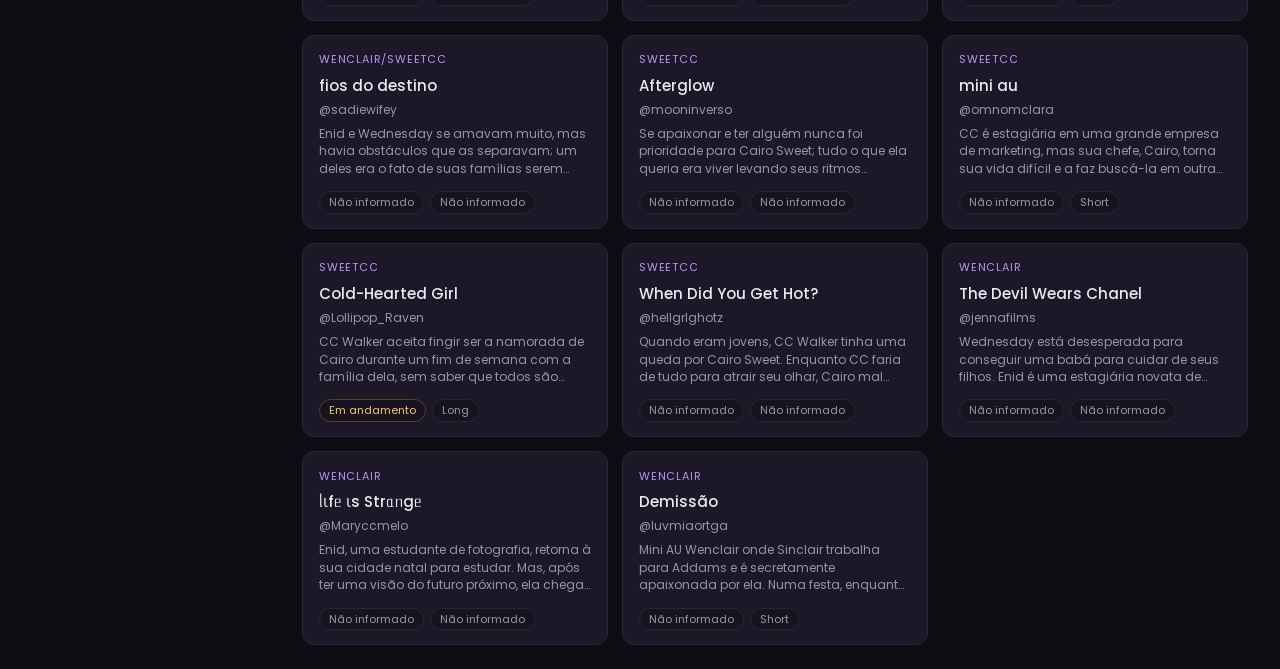
==== commit a89d6f1e: "Add files via upload" ====
--- a/index.html
+++ b/index.html
@@ -3,65 +3,79 @@
 <head>
 <meta charset="UTF-8">
 <meta name="viewport" content="width=device-width, initial-scale=1.0">
-<title>JemmaVerso Archive</title>
+<title data-i18n="page.homeTitle">JemmaVerso Archive</title>
 <link rel="icon" type="image/png" href="icon.png">
 <link rel="stylesheet" href="style.css">
 <link href="https://fonts.googleapis.com/css2?family=Cinzel:wght@600&family=Poppins:wght@300;400;500;600&display=swap" rel="stylesheet">
 <script async src="https://platform.twitter.com/widgets.js"></script>
 </head>
-<body>
-<aside class="sidebar" id="sidebar">
-  <h1 class="brand">JemmaVerso<br>Archive</h1>
+<body class="sidebar-open">
+<button id="sidebarBackdrop" class="sidebar-backdrop" type="button" aria-label="Fechar menu" data-i18n-aria-label="common.closeMenu"></button>
+<aside class="sidebar open" id="sidebar" aria-label="Menu principal" aria-hidden="false">
+  <button id="closeSidebar" class="sidebar-close" type="button" aria-label="Fechar menu" data-i18n-aria-label="common.closeMenu">×</button>
+  <a class="brand" href="index.html" aria-label="JemmaVerso Archive - início">JemmaVerso<br>Archive</a>
 
   <nav class="nav">
-    <button data-view="" class="active">Todas</button>
-    <button data-view="favorites">♥ Favoritas <b id="favoriteCount">0</b></button>
-    <button data-view="lendo">Lendo <b id="readingCount">0</b></button>
-    <button data-view="pausada">Pausadas</button>
-    <button data-view="lido">Concluídas</button>
-    <button data-view="naolido">Não lidas</button>
+    <button data-view="" class="active"><span data-i18n="nav.all">Todas</span></button>
+    <button data-view="favorites"><span data-i18n="nav.favorites">♥ Favoritas</span><b id="favoriteCount">0</b></button>
+    <button data-view="lendo"><span data-i18n="nav.reading">Lendo</span><b id="readingCount">0</b></button>
+    <button data-view="pausada"><span data-i18n="nav.paused">Pausadas</span></button>
+    <button data-view="lido"><span data-i18n="nav.completed">Concluídas</span></button>
+    <button data-view="naolido"><span data-i18n="nav.unread">Não lidas</span></button>
   </nav>
 
   <div class="side-filters">
-    <label>Ship<select id="fandom"><option value="">Todos</option></select></label>
-    <label>Autor<select id="authorFilter"><option value="">Todos</option></select></label>
-    <label>Andamento
+    <label><span data-i18n="filter.ship">Ship</span><select id="fandom"><option value="" data-i18n="filter.all">Todos</option></select></label>
+    <label><span data-i18n="filter.author">Autor</span><select id="authorFilter"><option value="" data-i18n="filter.all">Todos</option></select></label>
+    <label><span data-i18n="filter.publication">Andamento</span>
       <select id="pubStatus">
-        <option value="">Todos</option>
-        <option value="Em andamento">Em andamento</option>
-        <option value="Concluída">Concluída</option>
-        <option value="Não informado">Não informado</option>
+        <option value="" data-i18n="filter.all">Todos</option>
+        <option value="Em andamento" data-i18n="status.ongoing">Em andamento</option>
+        <option value="Concluída" data-i18n="status.completed">Concluída</option>
+        <option value="Não informado" data-i18n="status.unknown">Não informado</option>
       </select>
     </label>
-    <label>Tamanho
+    <label><span data-i18n="filter.size">Tamanho</span>
       <select id="sizeFilter">
-        <option value="">Todos</option>
+        <option value="" data-i18n="filter.all">Todos</option>
         <option>Long</option><option>Short</option><option>One-shot</option>
       </select>
     </label>
-    <button id="clearFilters" class="link-btn">Limpar filtros</button>
+    <label data-trope-filter hidden><span data-i18n="filter.trope">Trope</span>
+      <select id="tropeFilter"><option value="" data-i18n="filter.all">Todos</option></select>
+    </label>
+    <button id="clearFilters" class="link-btn" data-i18n="filter.clear">Limpar filtros</button>
   </div>
 
-  <p class="side-stats"><span id="totalAuthors">0</span> autores no acervo</p>
-  <a class="about-link" href="sobre.html">✦ Sobre o acervo</a>
+  <p class="side-stats"><span id="totalAuthors">0</span> <span data-i18n="archive.authors">autores no acervo</span></p>
+  <div class="sidebar-links">
+    <a class="about-link" href="sobre.html" data-i18n="archive.about">✦ Sobre o acervo</a>
+    <a class="archive-link" href="fanfics.html" data-i18n="archive.fanfics">✦ Acervo de fanfics</a>
+  </div>
+  <label class="language-control"><span data-i18n="language.label">Idioma</span>
+    <select id="languageSelector" aria-label="Idioma" data-i18n-aria-label="language.label">
+      <option value="pt">Português</option><option value="en">English</option><option value="es">Español</option><option value="fr">Français</option><option value="it">Italiano</option>
+    </select>
+  </label>
 </aside>
 
 <main class="content">
   <header class="topbar">
-    <button id="menuBtn" class="menu-btn" aria-label="Menu">☰</button>
-    <input id="search" type="search" placeholder="Buscar por título ou autor...">
-    <span class="count"><b id="totalAus">0</b> AUs</span>
+    <button id="menuBtn" class="menu-btn" type="button" aria-label="Fechar menu" data-i18n-aria-label="common.closeMenu" aria-expanded="true">☰</button>
+    <a class="home-link" href="index.html" data-i18n="page.homeTitle">JemmaVerso Archive</a>
+    <input id="search" type="search" placeholder="Buscar por título ou autor..." data-i18n-placeholder="search.placeholder">
+    <span class="count"><b id="totalAus">0</b> <span data-i18n="archive.aus">AUs</span></span>
   </header>
 
   <section id="cards" class="cards"></section>
-  <p id="empty" class="empty" hidden>Nenhuma AU encontrada com esses filtros.</p>
+  <p id="empty" class="empty" hidden data-i18n="empty.results">Nenhuma AU encontrada com esses filtros.</p>
 </main>
 
 <div id="modal" class="modal">
   <button id="prevAu" class="modal-nav prev" type="button" aria-label="AU anterior">‹</button>
   <button id="nextAu" class="modal-nav next" type="button" aria-label="Próxima AU">›</button>
   <div class="modal-box">
-    <button id="closeModal" class="close" aria-label="Fechar">✕</button>
+    <button id="closeModal" class="close" aria-label="Fechar" data-i18n-aria-label="common.closeMenu">✕</button>
 
     <div class="m-head">
       <h2 id="modalTitle"></h2>
@@ -69,34 +83,38 @@
     </div>
 
     <dl class="m-info">
-      <div><dt>Ship</dt><dd id="mShip"></dd></div>
-      <div><dt>Andamento</dt><dd id="mStatus"></dd></div>
-      <div><dt>Tamanho</dt><dd id="mSize"></dd></div>
+      <div><dt data-i18n="filter.ship">Ship</dt><dd id="mShip"></dd></div>
+      <div><dt data-i18n="filter.publication">Andamento</dt><dd id="mStatus"></dd></div>
+      <div><dt data-i18n="filter.size">Tamanho</dt><dd id="mSize"></dd></div>
     </dl>
 
-    <h4>Sinopse</h4>
+    <h4 data-i18n="modal.synopsis">Sinopse</h4>
     <p id="modalDescription" class="m-desc"></p>
     <div id="modalTweet"></div>
 
-    <h4>Minha leitura</h4>
+    <h4 data-i18n="modal.reading">Minha leitura</h4>
     <div class="reading-status" id="readingButtons">
-      <button class="status-btn" data-status="naolido">Não lida</button>
-      <button class="status-btn" data-status="lendo">Lendo</button>
-      <button class="status-btn" data-status="pausada">Pausada</button>
-      <button class="status-btn" data-status="lido">Concluída</button>
+      <button class="status-btn" data-status="naolido" data-i18n="nav.unread">Não lida</button>
+      <button class="status-btn" data-status="lendo" data-i18n="nav.reading">Lendo</button>
+      <button class="status-btn" data-status="pausada" data-i18n="nav.paused">Pausada</button>
+      <button class="status-btn" data-status="lido" data-i18n="nav.completed">Concluída</button>
     </div>
 
     <div class="m-row">
       <div class="rating" id="rating">
         <span data-rate="1">★</span><span data-rate="2">★</span><span data-rate="3">★</span><span data-rate="4">★</span><span data-rate="5">★</span>
       </div>
-      <button id="modalFav" class="fav-big">♡ Favoritar</button>
-      <a id="modalLink" class="read-btn" target="_blank" rel="noopener">Ler no X ↗</a>
+      <button id="modalFav" class="fav-big" data-i18n="modal.favorite">♡ Favoritar</button>
+      <a id="modalSiteLink" class="read-btn site-read-btn" target="_blank" rel="noopener noreferrer" data-i18n="modal.readSite">Ler no site ↗</a>
+      <a id="modalLink" class="read-btn" target="_blank" rel="noopener" data-i18n="modal.read">Ler no X ↗</a>
     </div>
   </div>
 </div>
 
 <script src="data.js"></script>
+<script src="translations-extra.js"></script>
+<script src="titulo-traducoes.js"></script>
+<script src="i18n.js"></script>
 <script src="storage.js"></script>
 <script src="cards.js"></script>
 <script src="filters.js"></script>
--- a/style.css
+++ b/style.css
@@ -2,8 +2,17 @@
 *{box-sizing:border-box;margin:0;padding:0}
 body{background:var(--bg);color:var(--text);font:400 14px/1.5 Poppins,system-ui,sans-serif;display:flex;min-height:100vh}
 button,select,input{font:inherit;color:inherit}
-.sidebar{position:sticky;top:0;height:100vh;width:250px;flex:none;background:var(--panel);border-right:1px solid var(--line);padding:24px 18px;display:flex;flex-direction:column;gap:22px;overflow:auto}
-.brand{font:600 20px/1.2 Cinzel,serif;color:var(--accent);letter-spacing:.5px}
+.sidebar{position:fixed;inset:0 auto 0 0;z-index:20;height:100vh;height:100dvh;width:270px;max-width:85vw;background:var(--panel);border-right:1px solid var(--line);padding:24px 18px;display:flex;flex-direction:column;gap:18px;overflow:auto;transition:transform .24s ease}
+.sidebar.open{transform:translateX(0)}
+.sidebar:not(.open){transform:translateX(-105%)}
+body.sidebar-open>.content{margin-left:270px;width:calc(100% - 270px)}
+body.sidebar-closed>.content{margin-left:0;width:100%}
+.sidebar-close{align-self:flex-end;background:none;border:0;color:var(--muted);font-size:26px;line-height:1;cursor:pointer}
+.sidebar-backdrop{position:fixed;inset:0;z-index:19;border:0;background:rgba(5,4,8,.68);opacity:0;pointer-events:none;transition:opacity .2s}
+.brand{display:block;font:600 20px/1.2 Cinzel,serif;color:var(--accent);letter-spacing:.5px;text-decoration:none}
+.brand a{color:inherit;text-decoration:none}
+.topbar .home-link{border:0;background:transparent;padding:4px 0;font:600 17px/1.2 Cinzel,serif}
+.topbar .home-link:hover{background:transparent;text-decoration:underline;text-underline-offset:5px}
 .nav{display:flex;flex-direction:column;gap:2px}
 .nav button{background:none;border:0;text-align:left;padding:8px 12px;border-radius:8px;color:var(--muted);cursor:pointer;display:flex;justify-content:space-between}
 .nav button:hover{background:var(--card);color:var(--text)}
@@ -16,20 +25,54 @@
 .link-btn{background:none;border:0;color:var(--accent);cursor:pointer;text-align:left;font-size:12px}
 .about-link{display:block;padding:11px 14px;border:1px solid var(--accent);border-radius:10px;background:linear-gradient(135deg,rgba(183,148,246,.2),rgba(183,148,246,.06));color:var(--accent);font-size:13px;font-weight:500;text-align:center;text-decoration:none;transition:background .2s,transform .2s}
 .about-link:hover{background:rgba(183,148,246,.26);transform:translateY(-2px)}
+.sidebar-links{display:grid;gap:10px}
+.archive-link{display:block;padding:11px 14px;border:1px solid var(--line);border-radius:10px;background:var(--card);color:var(--text);font-size:13px;font-weight:500;text-align:center;text-decoration:none;transition:background .2s,transform .2s,border-color .2s}
+.archive-link:hover{background:rgba(183,148,246,.12);border-color:var(--accent);transform:translateY(-2px)}
+.language-control{display:flex;align-items:center;gap:8px;color:var(--muted);font-size:12px}
+.language-control select{min-width:120px}
+.sidebar .language-control{margin-top:0;justify-content:space-between}
 .about-page{display:block}
-.about-content{max-width:720px;margin:48px auto;background:var(--panel);border:1px solid var(--line);border-radius:16px;padding:32px}
-.about-content h2{font:600 26px/1.3 Cinzel,serif;color:var(--accent);margin-bottom:16px}
+.about-page .content{max-width:960px;margin:0 auto;padding:18px 28px 40px}
+.page-topbar{display:flex;justify-content:space-between;align-items:center;gap:16px;margin-bottom:16px}
+.home-link{display:inline-flex;align-items:center;padding:8px 13px;border:1px solid var(--line);border-radius:99px;background:var(--panel);color:var(--accent);text-decoration:none;font-weight:500;transition:border-color .2s,background .2s}
+.home-link:hover{border-color:var(--accent);background:var(--card)}
+.about-toc{position:sticky;top:8px;z-index:4;display:flex;align-items:center;gap:8px;overflow-x:auto;margin:0 0 18px;padding:10px;border:1px solid var(--line);border-radius:14px;background:rgba(23,20,31,.94);backdrop-filter:blur(12px);scrollbar-width:thin}
+.about-toc-label{flex:none;padding:0 8px;color:var(--muted);font-size:12px}
+.about-toc a{flex:none;padding:7px 11px;border-radius:99px;color:var(--text);font-size:12px;text-decoration:none;transition:background .2s,color .2s}
+.about-toc a:hover{background:var(--card);color:var(--accent)}
+.about-title-link{color:inherit;text-decoration:none}
+.about-title-link:hover h1{text-decoration:underline;text-decoration-color:rgba(183,148,246,.5);text-underline-offset:5px}
+.about-section[id]{scroll-margin-top:90px}
+.about-content{max-width:800px;margin:0 auto;background:linear-gradient(160deg,rgba(183,148,246,.045),transparent 30%),var(--panel);border:1px solid var(--line);border-radius:20px;padding:clamp(24px,5vw,48px);box-shadow:0 18px 55px rgba(0,0,0,.2)}
+.about-header{padding-bottom:26px;margin-bottom:26px;border-bottom:1px solid var(--line)}
+.about-content h1{font:600 clamp(26px,5vw,36px)/1.2 Cinzel,serif;color:var(--accent);margin-bottom:18px}
+.about-content .about-greeting{margin:0;padding:16px 18px;border:1px solid rgba(183,148,246,.22);border-radius:12px;background:rgba(183,148,246,.08);color:var(--text);font-size:15px}
 .about-content p{color:var(--muted);margin-bottom:16px}
-.about-content .back-link{display:inline-block;margin-top:8px;color:var(--accent);text-decoration:none}
+.about-content strong{color:var(--text)}
+.about-section{margin-top:30px;padding:24px;border:1px solid var(--line);border-radius:14px;background:rgba(28,24,39,.72)}
+.about-content h2{font:600 21px/1.35 Cinzel,serif;color:var(--accent);margin-bottom:16px}
+.about-content h3{font-size:15px;color:var(--text);margin:22px 0 10px}
+.about-content ul{display:grid;gap:9px;margin:0 0 20px;padding-left:22px;color:var(--muted)}
+.about-content li{padding-left:4px}
+.about-content li::marker{color:var(--accent)}
+.about-content em{color:var(--text)}
+.about-contact{background:linear-gradient(135deg,rgba(183,148,246,.1),rgba(28,24,39,.72) 55%)}
+.about-footer{padding-top:28px;text-align:center}
+.about-footer p{margin-bottom:12px}
+.about-signature{font:italic 22px/1.4 "Lobster Two",cursive;color:var(--accent)!important}
+.about-image{display:block;width:100%;max-width:560px;margin:26px auto 18px;border:1px solid var(--line);border-radius:14px}
+.about-content .back-link{display:inline-block;margin-top:18px;color:var(--accent);text-decoration:none}
 .about-content .back-link:hover{text-decoration:underline}
 .side-stats{margin-top:auto;font-size:12px;color:var(--muted)}
-.content{flex:1;min-width:0;padding:24px 32px}
+.content{width:100%;min-width:0;padding:24px 32px}
 .topbar{display:flex;align-items:center;gap:14px;margin-bottom:22px}
 .topbar input{flex:1;max-width:480px}
+.topbar .language-control{margin-left:auto}
 .count{color:var(--muted);font-size:13px}
-.menu-btn{display:none;background:var(--card);border:1px solid var(--line);border-radius:8px;padding:6px 12px;cursor:pointer}
+.menu-btn{display:block;background:var(--card);border:1px solid var(--line);border-radius:8px;padding:6px 12px;cursor:pointer}
 .cards{display:grid;grid-template-columns:repeat(auto-fill,minmax(230px,1fr));gap:14px}
 .card{background:var(--card);border:1px solid var(--line);border-radius:12px;padding:14px 16px;cursor:pointer;display:flex;flex-direction:column;gap:6px;transition:.15s}
+.card-synopsis{display:-webkit-box;overflow:hidden;-webkit-box-orient:vertical;-webkit-line-clamp:3;color:var(--muted);font-size:12px;line-height:1.45}
 .card:hover{border-color:var(--accent);transform:translateY(-2px)}
 .card-top{display:flex;justify-content:space-between;align-items:center;min-height:20px}
 .ship{font-size:11px;text-transform:uppercase;letter-spacing:.8px;color:var(--accent)}
@@ -68,10 +111,66 @@
 .fav-big{background:var(--card);border:1px solid var(--line);border-radius:99px;padding:6px 14px;cursor:pointer}
 .fav-big.active{color:#f27ea5;border-color:#f27ea5}
 .read-btn{margin-left:auto;background:var(--accent);color:#17101f;text-decoration:none;font-weight:500;padding:8px 18px;border-radius:99px}
+.site-read-btn{margin-left:0;background:var(--card);border:1px solid var(--accent);color:var(--accent)}
 @media(max-width:800px){
- .sidebar{position:fixed;left:0;z-index:5;transform:translateX(-100%);transition:.2s}
- .sidebar.open{transform:none}
- .menu-btn{display:block}.content{padding:16px}
+ .sidebar{transform:translateX(-105%)}
+ .sidebar.open{transform:translateX(0)}
+ body.sidebar-open>.content,body.sidebar-closed>.content{margin-left:0;width:100%}
+ body.sidebar-open>.sidebar-backdrop{opacity:1;pointer-events:auto}
+ .sidebar-backdrop.visible{opacity:1;pointer-events:auto}
+ .content{padding:16px}
  .m-info{grid-template-columns:1fr}
  .modal-nav{display:none}
 }
+.contact-button {
+  display: inline-flex;
+  align-items: center;
+  gap: 8px;
+  padding: 10px 20px;
+  border-radius: 20px;
+  background: #8b6bc1;
+  color: white;
+  text-decoration: none;
+  font-weight: 600;
+  transition: 0.2s ease;
+}
+
+.contact-button:hover {
+  background: #a78bdb;
+  transform: translateY(-2px);
+}
+[hidden]{display:none!important}
+@media(max-width:800px){
+ .content{padding:16px}
+ .topbar{flex-wrap:wrap}
+ .topbar input{min-width:100%;order:3;max-width:none}
+ .topbar .language-control{margin-left:auto}
+ .about-page .content{padding:14px 16px 30px}
+ .about-section{padding:18px}
+ .about-toc{top:4px}
+ .about-toc-label{display:none}
+}
+@media(max-width:480px){
+ .page-topbar{align-items:flex-start}
+ .page-topbar .language-control{flex-direction:column;align-items:flex-end;gap:4px}
+ .about-content{border-radius:14px}
+ .about-content h1{font-size:25px}
+ .topbar .language-control{font-size:11px}
+}
+@media(prefers-reduced-motion:reduce){
+ *,*::before,*::after{scroll-behavior:auto!important;animation-duration:.01ms!important;animation-iteration-count:1!important;transition-duration:.01ms!important}
+}
+
+.fanfic-page{display:block;min-height:100vh;background:radial-gradient(ellipse at 50% 30%,rgba(73,49,111,.26),transparent 55%),var(--bg)}
+.fanfic-page .content{max-width:1100px;margin:0 auto;padding:22px clamp(16px,4vw,48px) 48px}
+.construction-hero{position:relative;display:grid;place-items:center;min-height:min(68vh,680px);overflow:hidden;border:1px solid rgba(183,148,246,.3);border-radius:24px;background:var(--panel);box-shadow:0 24px 80px rgba(0,0,0,.4)}
+.construction-image{position:absolute;inset:0;width:100%;height:100%;object-fit:cover;object-position:center 38%;opacity:.68}
+.construction-hero::after{position:absolute;inset:0;content:"";background:linear-gradient(180deg,rgba(13,10,19,.1),rgba(13,10,19,.82))}
+.construction-copy{position:relative;z-index:1;max-width:680px;padding:32px;text-align:center;text-shadow:0 2px 18px rgba(0,0,0,.75)}
+.construction-copy h1{font:600 clamp(30px,7vw,58px)/1.15 Cinzel,serif;color:#fff;margin-bottom:16px}
+.construction-copy h2{display:inline-block;margin-bottom:14px;padding:8px 18px;border:1px solid rgba(255,255,255,.55);border-radius:99px;background:rgba(23,20,31,.55);color:#fff;font-size:clamp(14px,3vw,19px);letter-spacing:.12em;text-transform:uppercase}
+.construction-copy p{color:#f0eaf8;font-size:clamp(14px,2.4vw,17px)}
+.construction-back{display:inline-flex;margin-top:24px;padding:11px 20px;border:1px solid var(--accent);border-radius:99px;background:rgba(23,20,31,.76);color:#fff;text-decoration:none;font-weight:600;transition:transform .2s,background .2s}
+.construction-back:hover{transform:translateY(-2px);background:#8b6bc1}
+.sparkle{position:fixed;z-index:30;pointer-events:none;color:#f4d8ff;font-size:13px;text-shadow:0 0 10px #d4a3ff,0 0 22px #b794f6;animation:sparkle-rise .8s ease-out forwards}
+@keyframes sparkle-rise{from{opacity:0;transform:translate(-50%,-30%) scale(.4) rotate(0)}25%{opacity:1}to{opacity:0;transform:translate(calc(-50% + var(--drift)),calc(-50% - 24px)) scale(1.3) rotate(100deg)}}
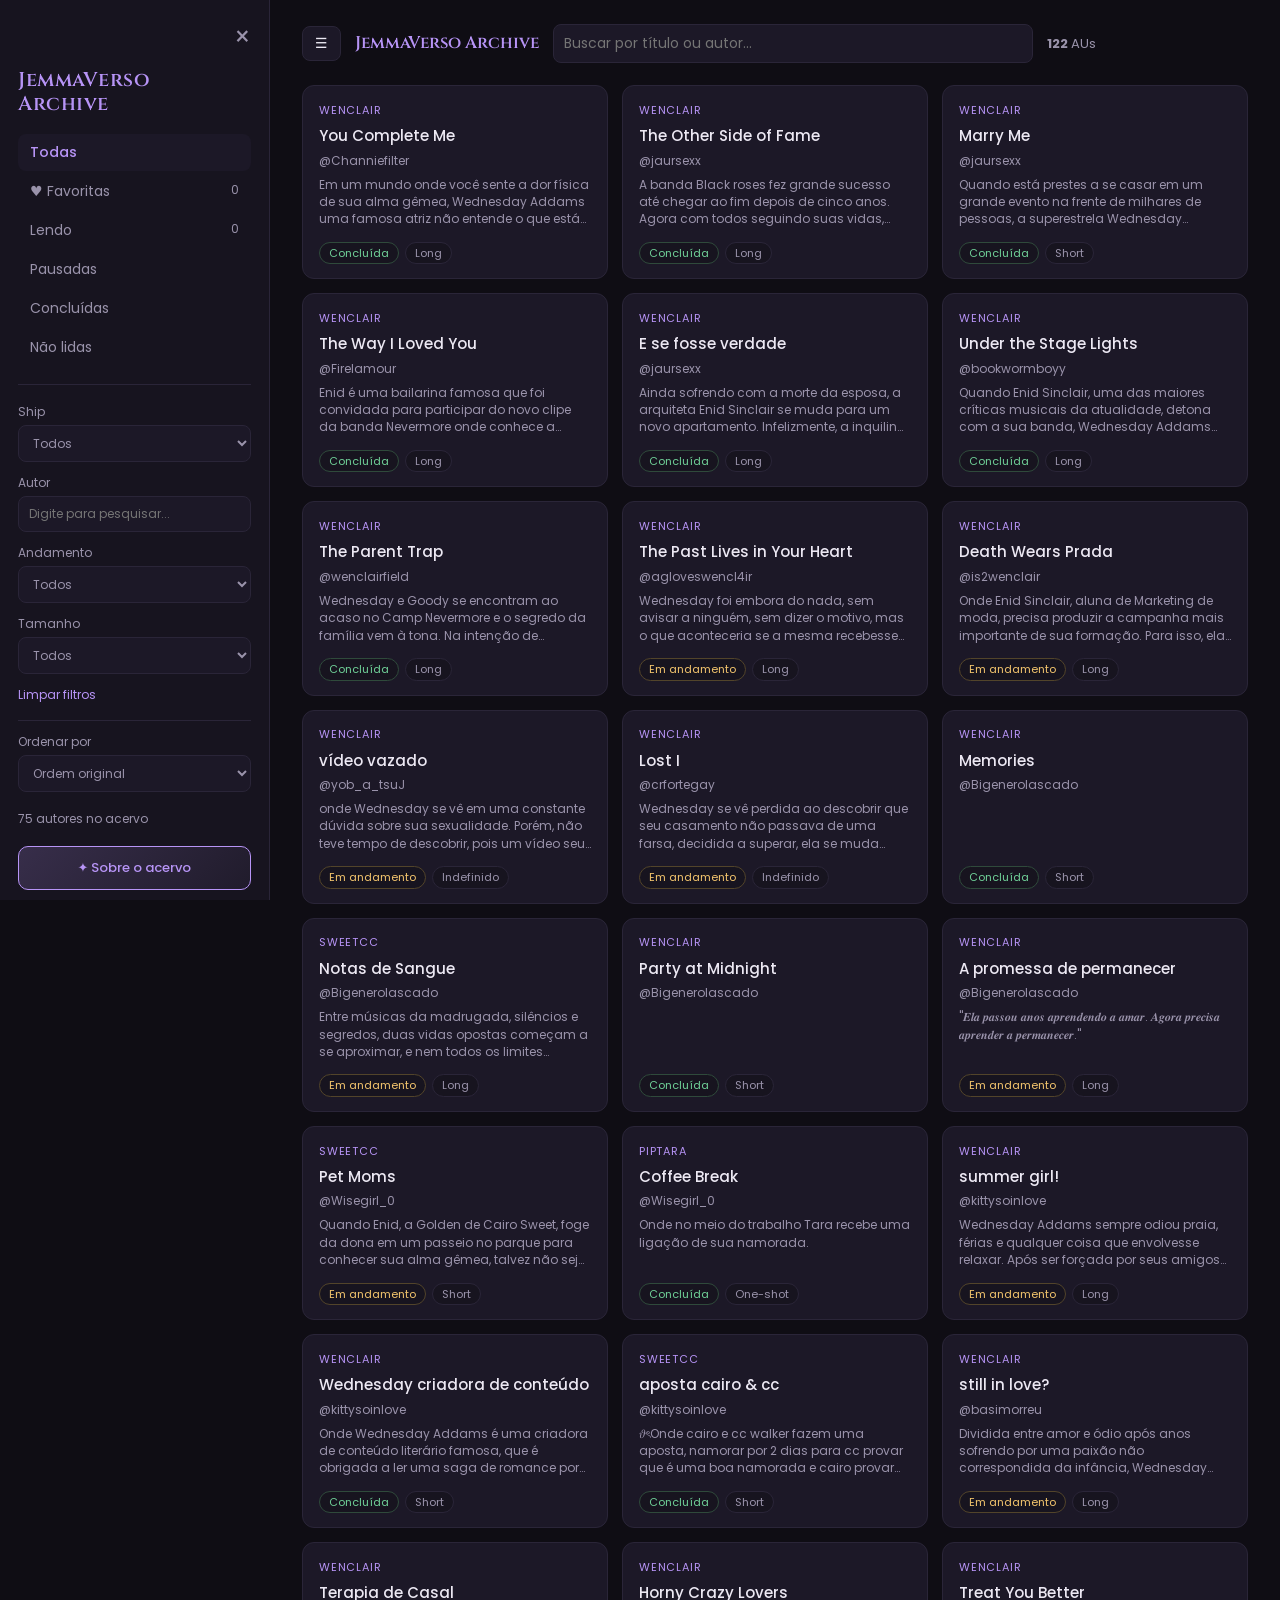
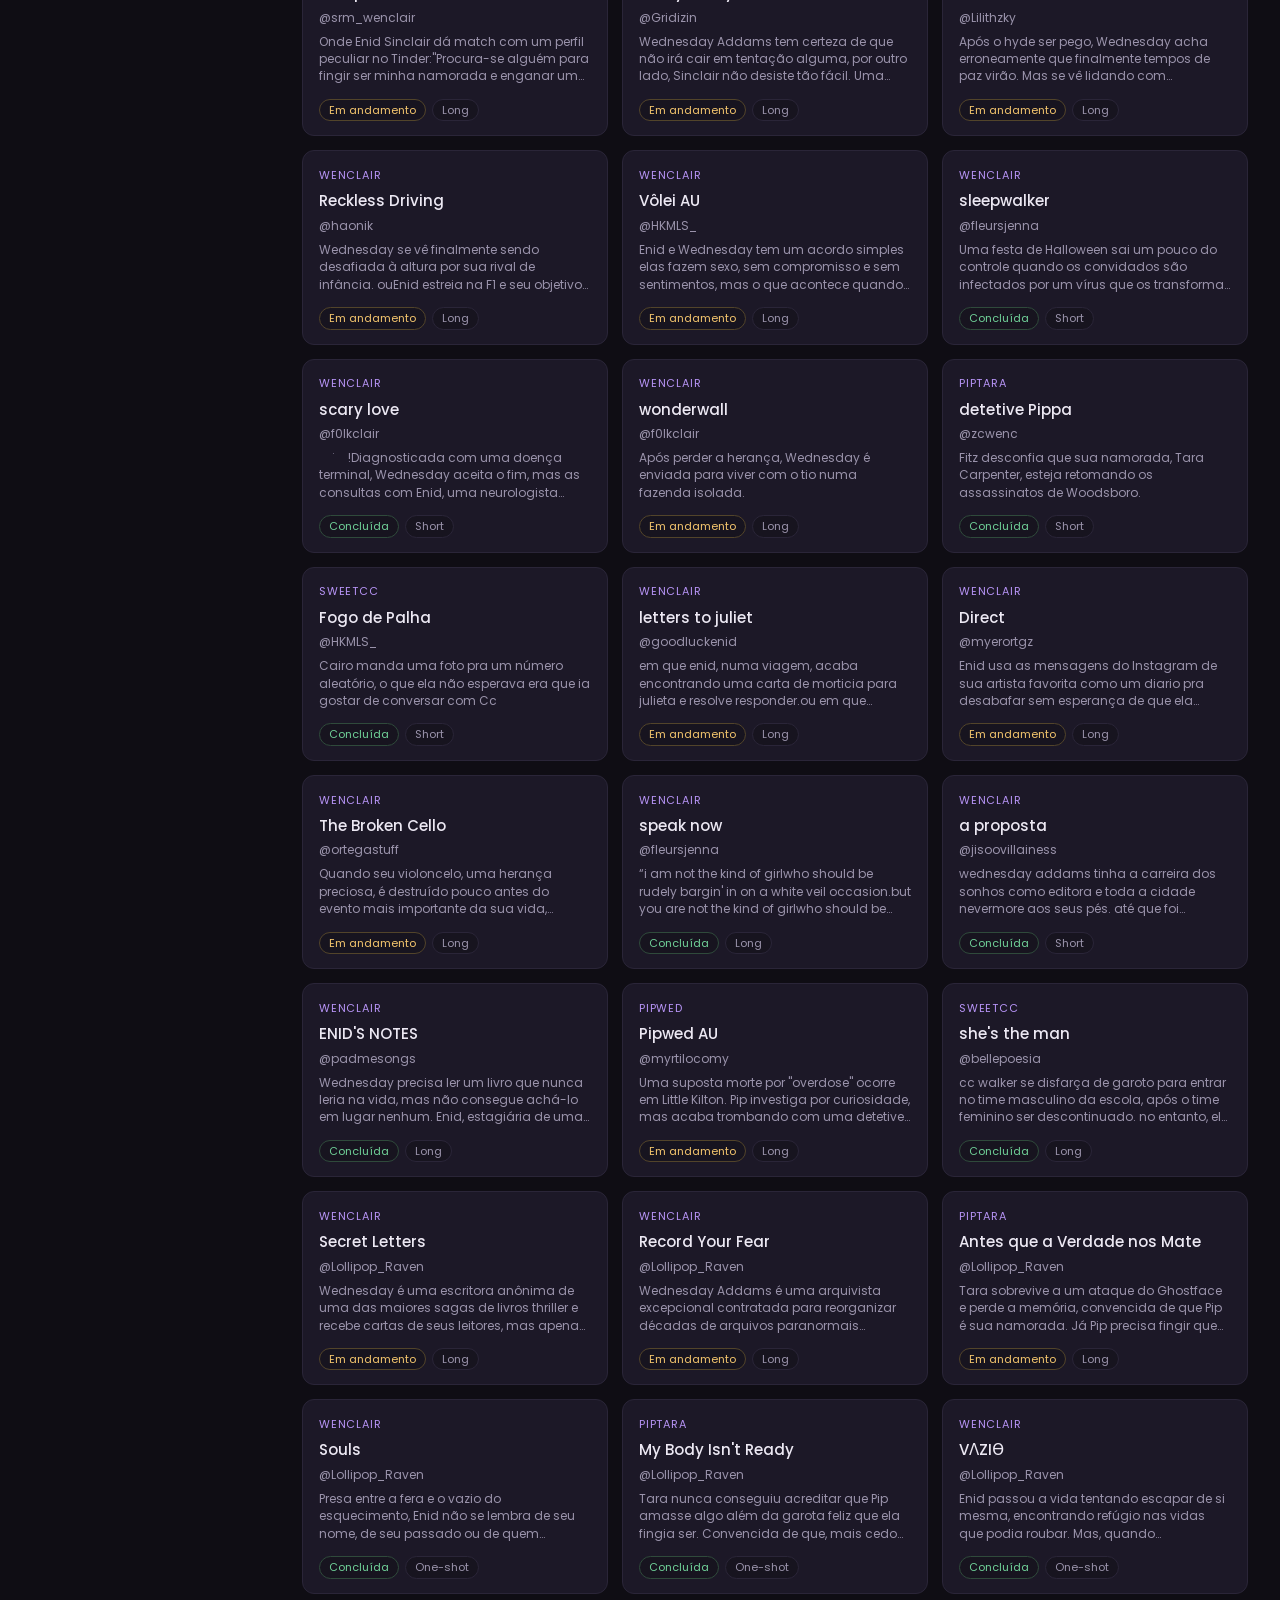
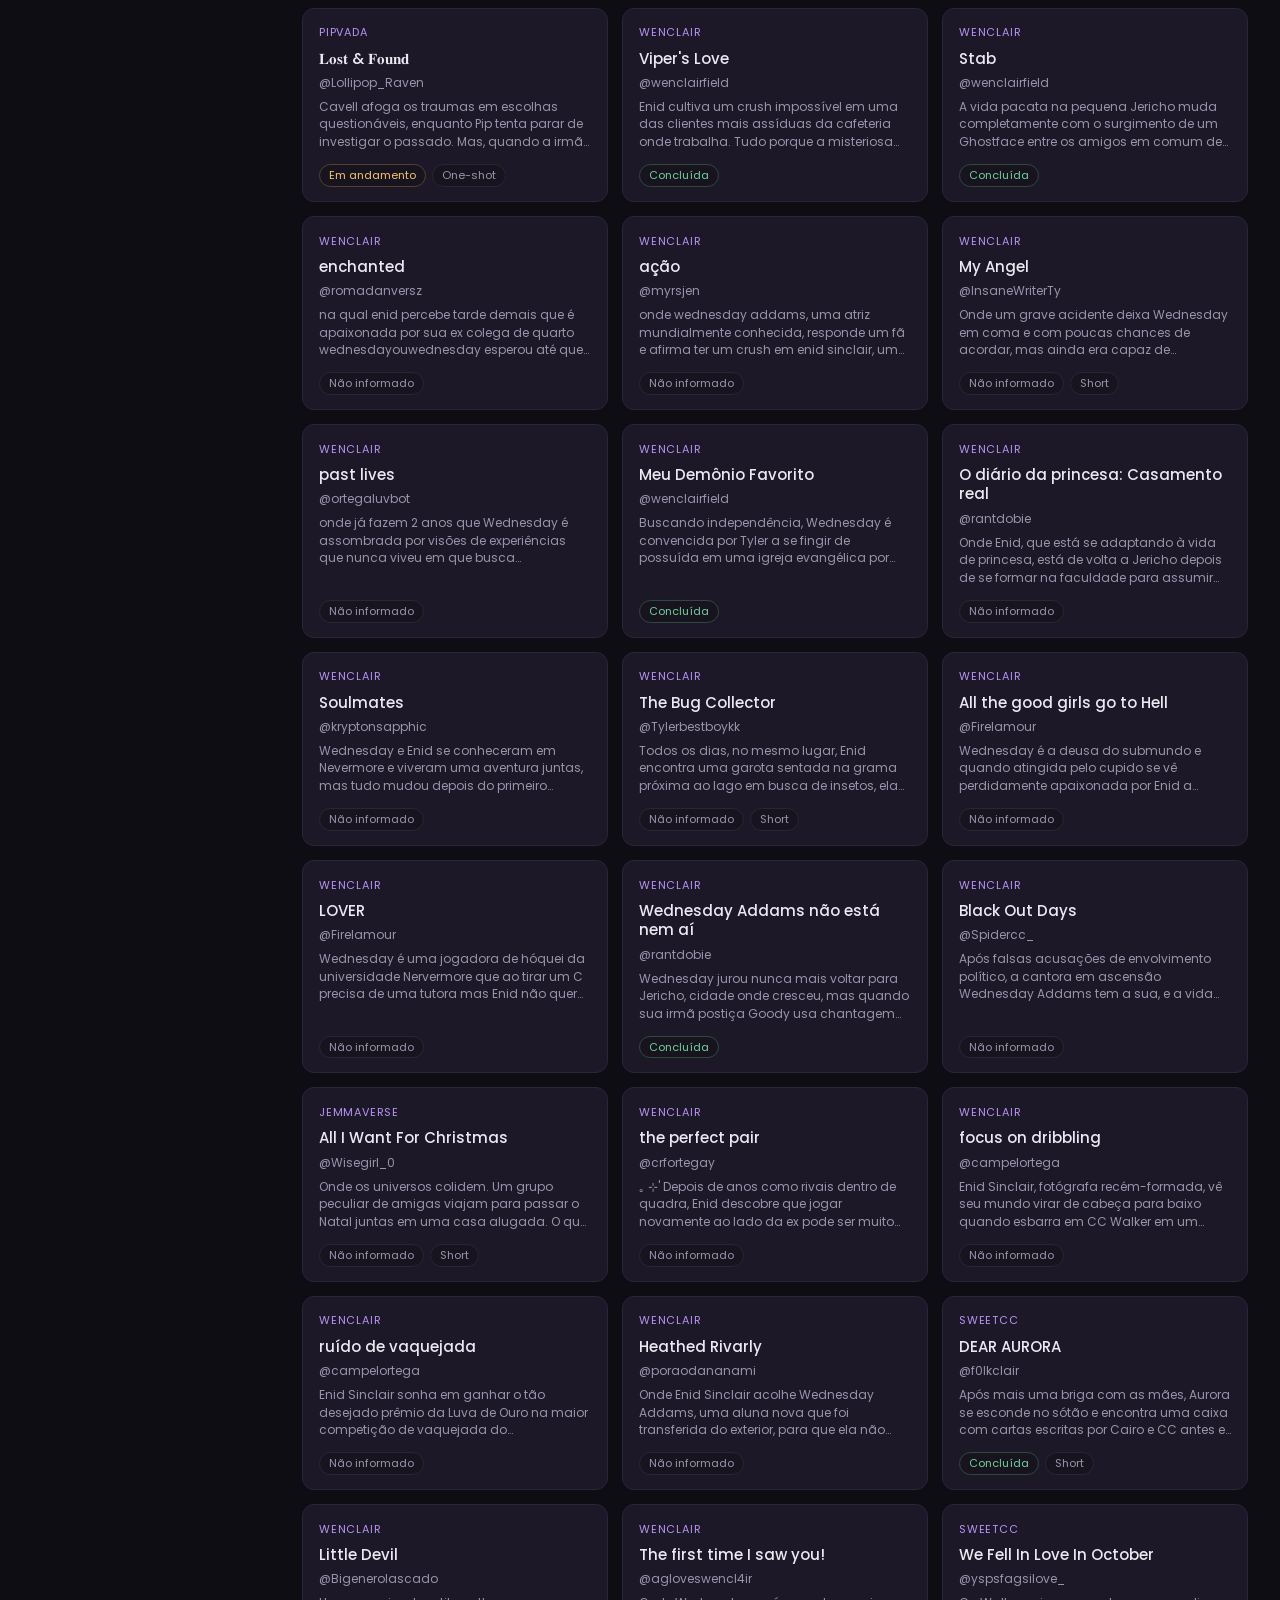
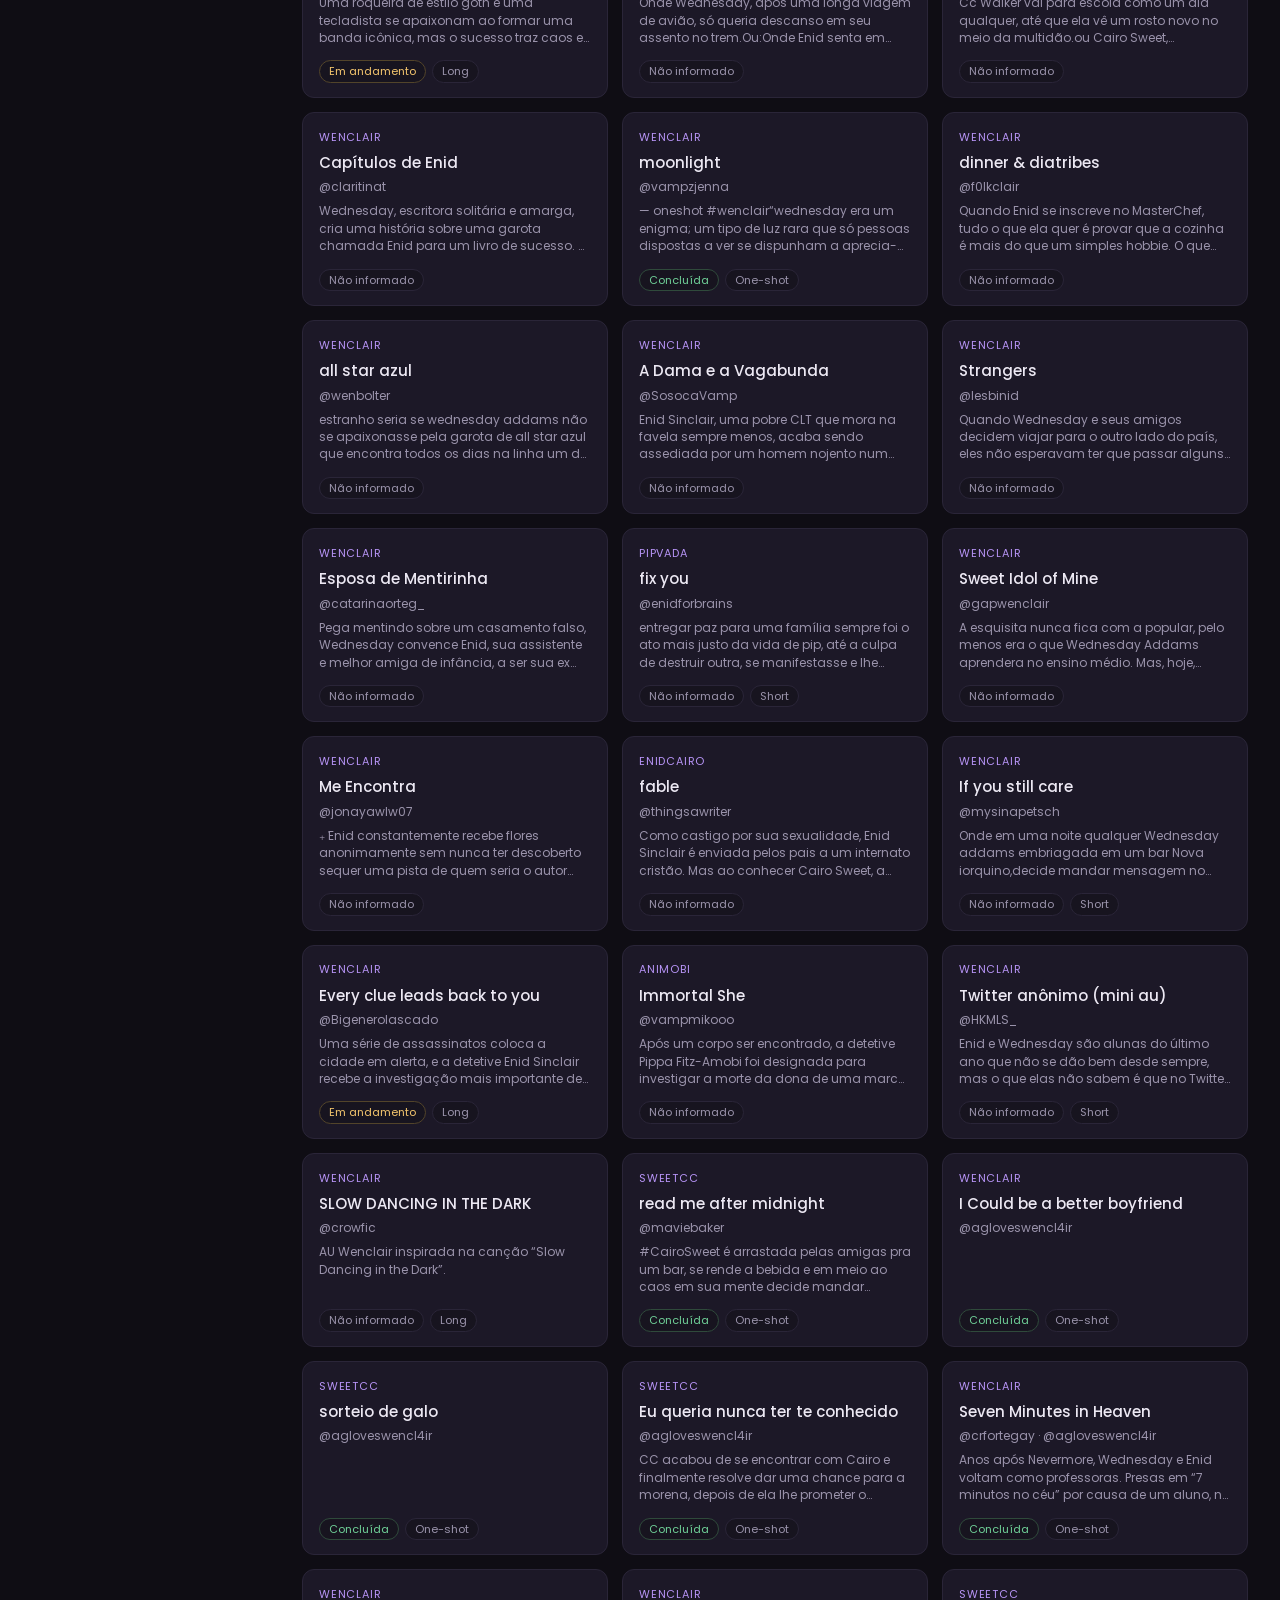
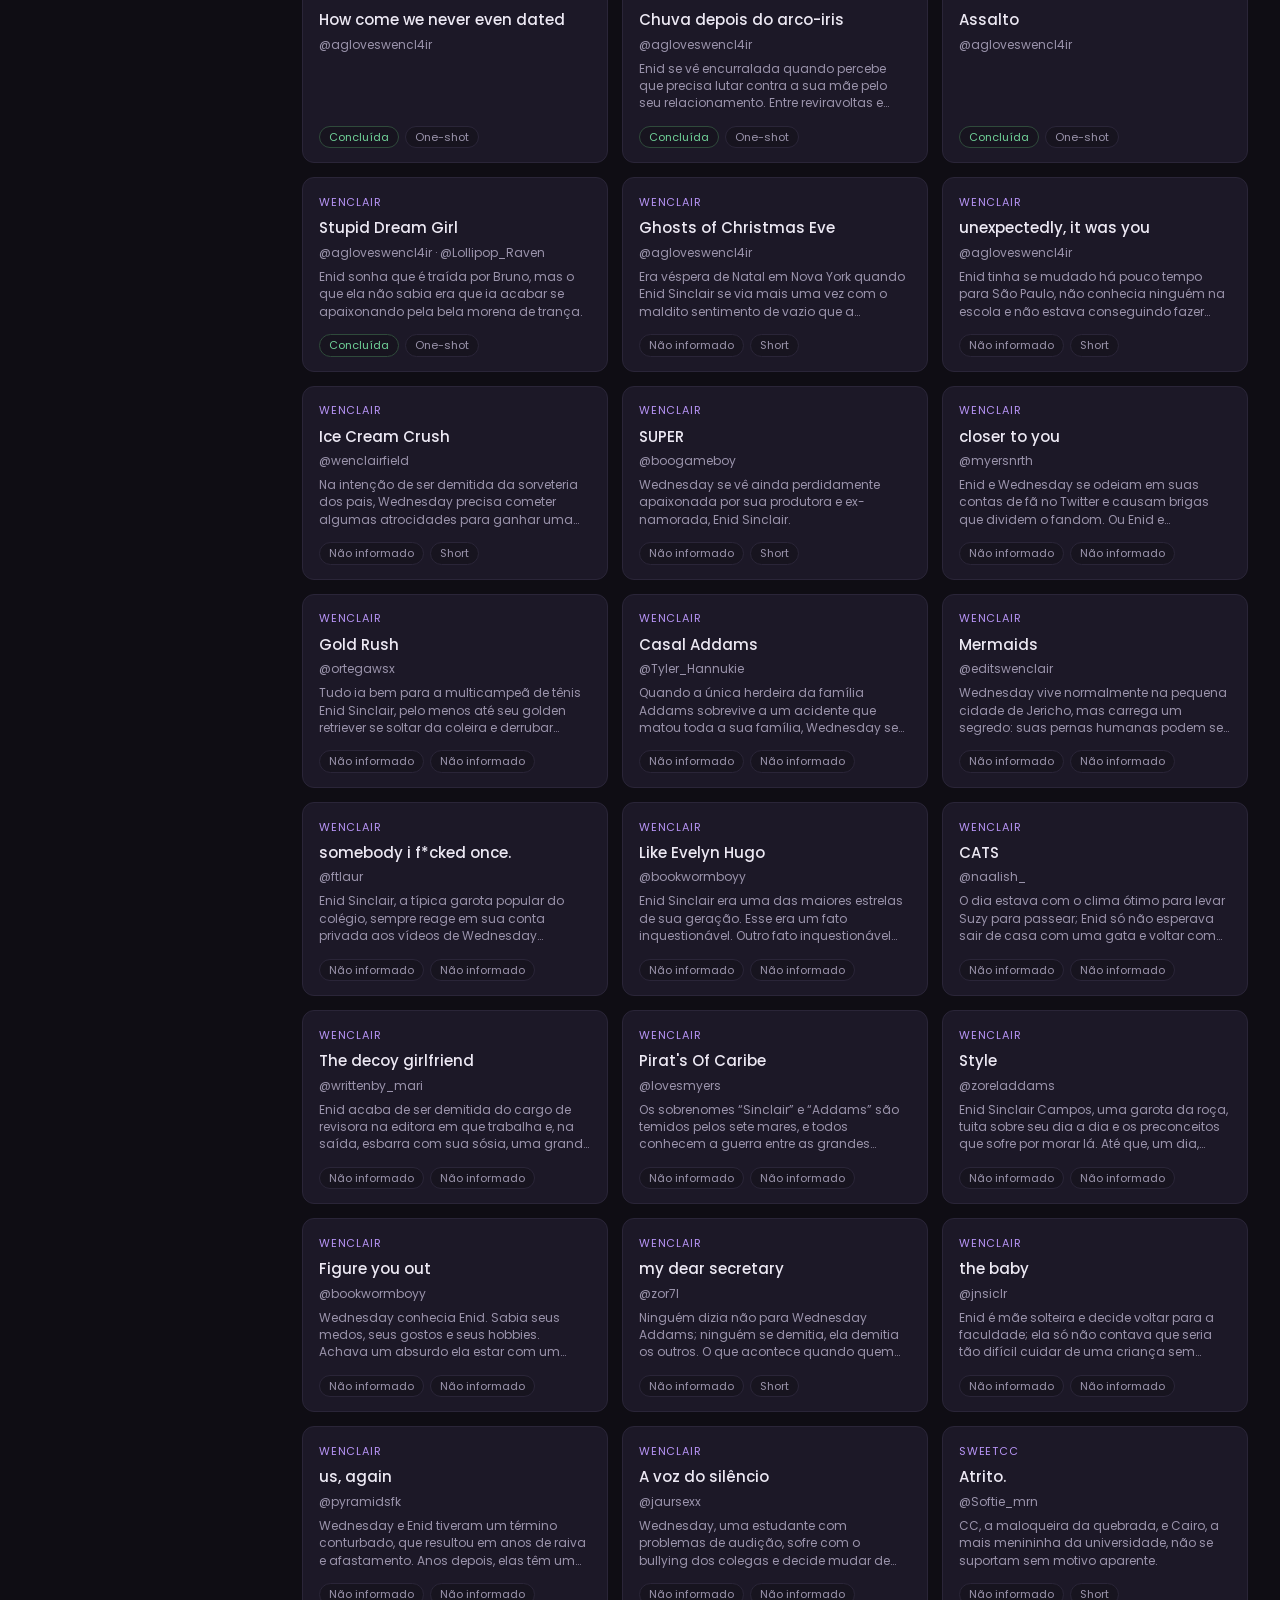
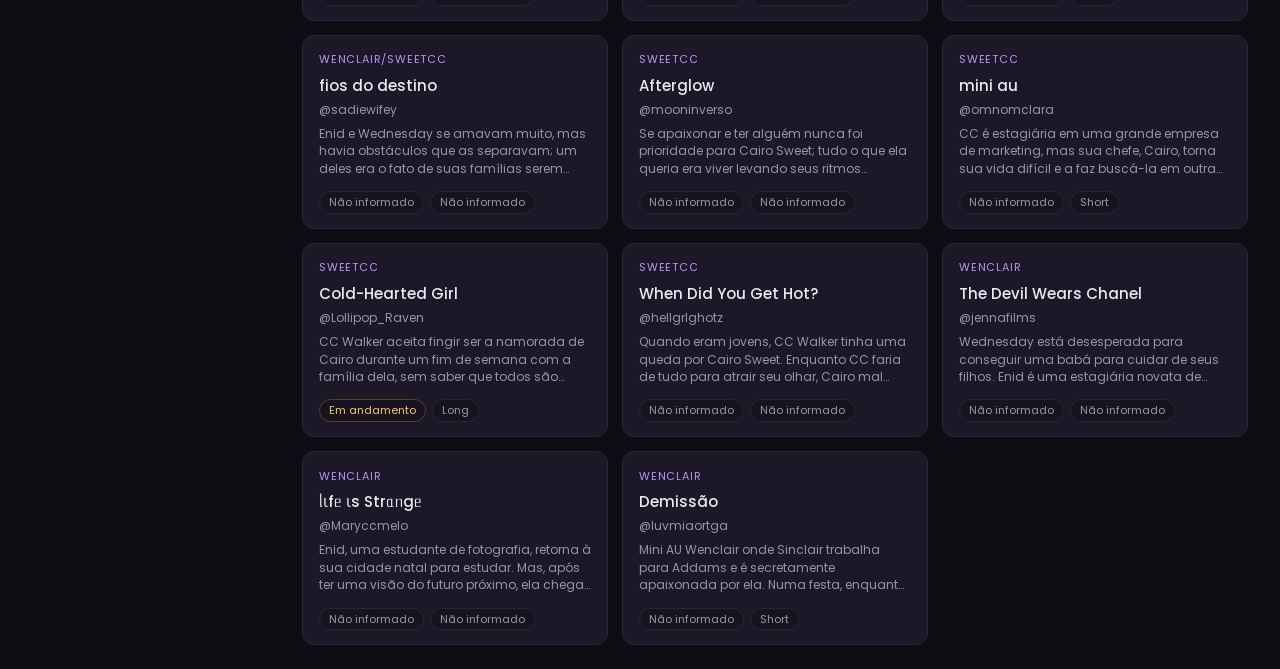
==== commit bc4e685d: "Add files via upload" ====
--- a/index.html
+++ b/index.html
@@ -26,7 +26,7 @@
 
   <div class="side-filters">
     <label><span data-i18n="filter.ship">Ship</span><select id="fandom"><option value="" data-i18n="filter.all">Todos</option></select></label>
-    <label><span data-i18n="filter.author">Autor</span><select id="authorFilter"><option value="" data-i18n="filter.all">Todos</option></select></label>
+    <label><span data-i18n="filter.author">Autor</span><input id="authorFilter" type="text" list="authorOptions" autocomplete="off" placeholder="Digite para pesquisar..." data-i18n-placeholder="filter.authorPlaceholder"><datalist id="authorOptions"></datalist></label>
     <label><span data-i18n="filter.publication">Andamento</span>
       <select id="pubStatus">
         <option value="" data-i18n="filter.all">Todos</option>
@@ -45,6 +45,14 @@
       <select id="tropeFilter"><option value="" data-i18n="filter.all">Todos</option></select>
     </label>
     <button id="clearFilters" class="link-btn" data-i18n="filter.clear">Limpar filtros</button>
+    <label class="sort-control"><span data-i18n="sort.label">Ordenar por</span>
+      <select id="sortOrder">
+        <option value="" data-i18n="sort.default">Ordem original</option>
+        <option value="title" data-i18n="sort.title">Título (A–Z)</option>
+        <option value="completion" data-i18n="sort.completion">Conclusão</option>
+        <option value="author" data-i18n="sort.author">Autor (A–Z)</option>
+      </select>
+    </label>
   </div>
 
   <p class="side-stats"><span id="totalAuthors">0</span> <span data-i18n="archive.authors">autores no acervo</span></p>
--- a/style.css
+++ b/style.css
@@ -20,8 +20,10 @@
 .nav b{font-weight:400;font-size:12px}
 .side-filters{display:flex;flex-direction:column;gap:12px;border-top:1px solid var(--line);padding-top:18px}
 .side-filters label{display:flex;flex-direction:column;gap:4px;font-size:12px;color:var(--muted)}
-select,input[type=search]{background:var(--card);border:1px solid var(--line);border-radius:8px;padding:8px 10px;outline:none}
+select,input[type=search],.side-filters input[type=text]{background:var(--card);border:1px solid var(--line);border-radius:8px;padding:8px 10px;outline:none}
 select:focus,input:focus{border-color:var(--accent)}
+.side-filters input[type=text],.side-filters select{width:100%;min-width:0}
+.side-filters .sort-control{margin-top:4px;padding-top:12px;border-top:1px solid var(--line)}
 .link-btn{background:none;border:0;color:var(--accent);cursor:pointer;text-align:left;font-size:12px}
 .about-link{display:block;padding:11px 14px;border:1px solid var(--accent);border-radius:10px;background:linear-gradient(135deg,rgba(183,148,246,.2),rgba(183,148,246,.06));color:var(--accent);font-size:13px;font-weight:500;text-align:center;text-decoration:none;transition:background .2s,transform .2s}
 .about-link:hover{background:rgba(183,148,246,.26);transform:translateY(-2px)}
@@ -121,7 +123,9 @@
  .content{padding:16px}
  .m-info{grid-template-columns:1fr}
  .modal-nav{display:none}
-}
+ #modalTweet iframe{width:100%!important;min-width:0!important;max-width:none!important;flex:0 0 auto!important;zoom:.9}
+}
+@media(max-width:360px){#modalTweet iframe{zoom:.82}}
 .contact-button {
   display: inline-flex;
   align-items: center;
@@ -172,5 +176,31 @@
 .construction-copy p{color:#f0eaf8;font-size:clamp(14px,2.4vw,17px)}
 .construction-back{display:inline-flex;margin-top:24px;padding:11px 20px;border:1px solid var(--accent);border-radius:99px;background:rgba(23,20,31,.76);color:#fff;text-decoration:none;font-weight:600;transition:transform .2s,background .2s}
 .construction-back:hover{transform:translateY(-2px);background:#8b6bc1}
+.fanfic-recommendations{margin-top:42px}
+.fanfic-recommendations h2{margin-bottom:18px;color:var(--accent);font:600 clamp(19px,3vw,26px)/1.35 Cinzel,serif}
+.fanfic-cards{display:grid;grid-template-columns:repeat(auto-fill,minmax(210px,1fr));gap:16px}
+.fanfic-card{overflow:hidden;border:1px solid var(--line);border-radius:14px;background:var(--card);color:var(--text);display:flex;flex-direction:column;transition:transform .15s,border-color .15s}
+.fanfic-card:hover,.fanfic-card:focus-visible{border-color:var(--accent);transform:translateY(-3px)}
+.fanfic-card:focus-visible{outline:2px solid var(--accent);outline-offset:3px}
+.fanfic-card-details{display:flex;flex:1;flex-direction:column;padding:0;border:0;background:none;color:inherit;text-align:left;cursor:pointer}
+.fanfic-card-cover{display:block;width:100%;aspect-ratio:2/3;object-fit:cover;background:var(--panel)}
+.fanfic-card-copy{display:flex;flex:1;flex-direction:column;gap:7px;padding:14px}
+.fanfic-card-title{font-size:15px;font-weight:500;line-height:1.35}
+.fanfic-card-synopsis{display:-webkit-box;overflow:hidden;-webkit-box-orient:vertical;-webkit-line-clamp:3;color:var(--muted);font-size:12px;line-height:1.5}
+.fanfic-author{display:inline-block;width:fit-content;color:var(--accent);font-size:12px;text-decoration:none}
+.fanfic-author:hover{text-decoration:underline;text-underline-offset:3px}
+.fanfic-card>.fanfic-author{margin:0 14px 14px}
+.fanfic-dialog{width:min(760px,calc(100% - 32px));max-width:none;max-height:calc(100% - 48px);margin:auto;padding:0;overflow:auto;border:1px solid var(--line);border-radius:16px;background:var(--panel);color:var(--text)}
+.fanfic-dialog::backdrop{background:rgba(5,4,8,.78);backdrop-filter:blur(3px)}
+.fanfic-dialog-box{position:relative;display:grid;grid-template-columns:minmax(180px,280px) 1fr;gap:24px;padding:28px}
+.fanfic-dialog-cover{width:100%;border:1px solid var(--line);border-radius:10px;object-fit:cover}
+.fanfic-dialog-copy{display:flex;flex-direction:column;align-items:flex-start;gap:12px;padding:8px 0}
+.fanfic-dialog-copy .fanfic-author{padding-right:30px}
+.fanfic-dialog-copy h2{font:600 22px/1.3 Cinzel,serif}
+.fanfic-dialog-copy h3{margin-top:8px;color:var(--muted);font-size:11px;font-weight:500;letter-spacing:1px;text-transform:uppercase}
+.fanfic-dialog-description{white-space:pre-line}
+.fanfic-dialog-copy .read-btn{margin-top:auto}
+.fanfic-dialog .close{z-index:1}
 .sparkle{position:fixed;z-index:30;pointer-events:none;color:#f4d8ff;font-size:13px;text-shadow:0 0 10px #d4a3ff,0 0 22px #b794f6;animation:sparkle-rise .8s ease-out forwards}
 @keyframes sparkle-rise{from{opacity:0;transform:translate(-50%,-30%) scale(.4) rotate(0)}25%{opacity:1}to{opacity:0;transform:translate(calc(-50% + var(--drift)),calc(-50% - 24px)) scale(1.3) rotate(100deg)}}
+@media(max-width:600px){.fanfic-dialog-box{grid-template-columns:1fr;padding:22px}.fanfic-dialog-cover{width:min(220px,70%);margin:0 auto}.fanfic-dialog-copy .read-btn{margin-top:8px}}
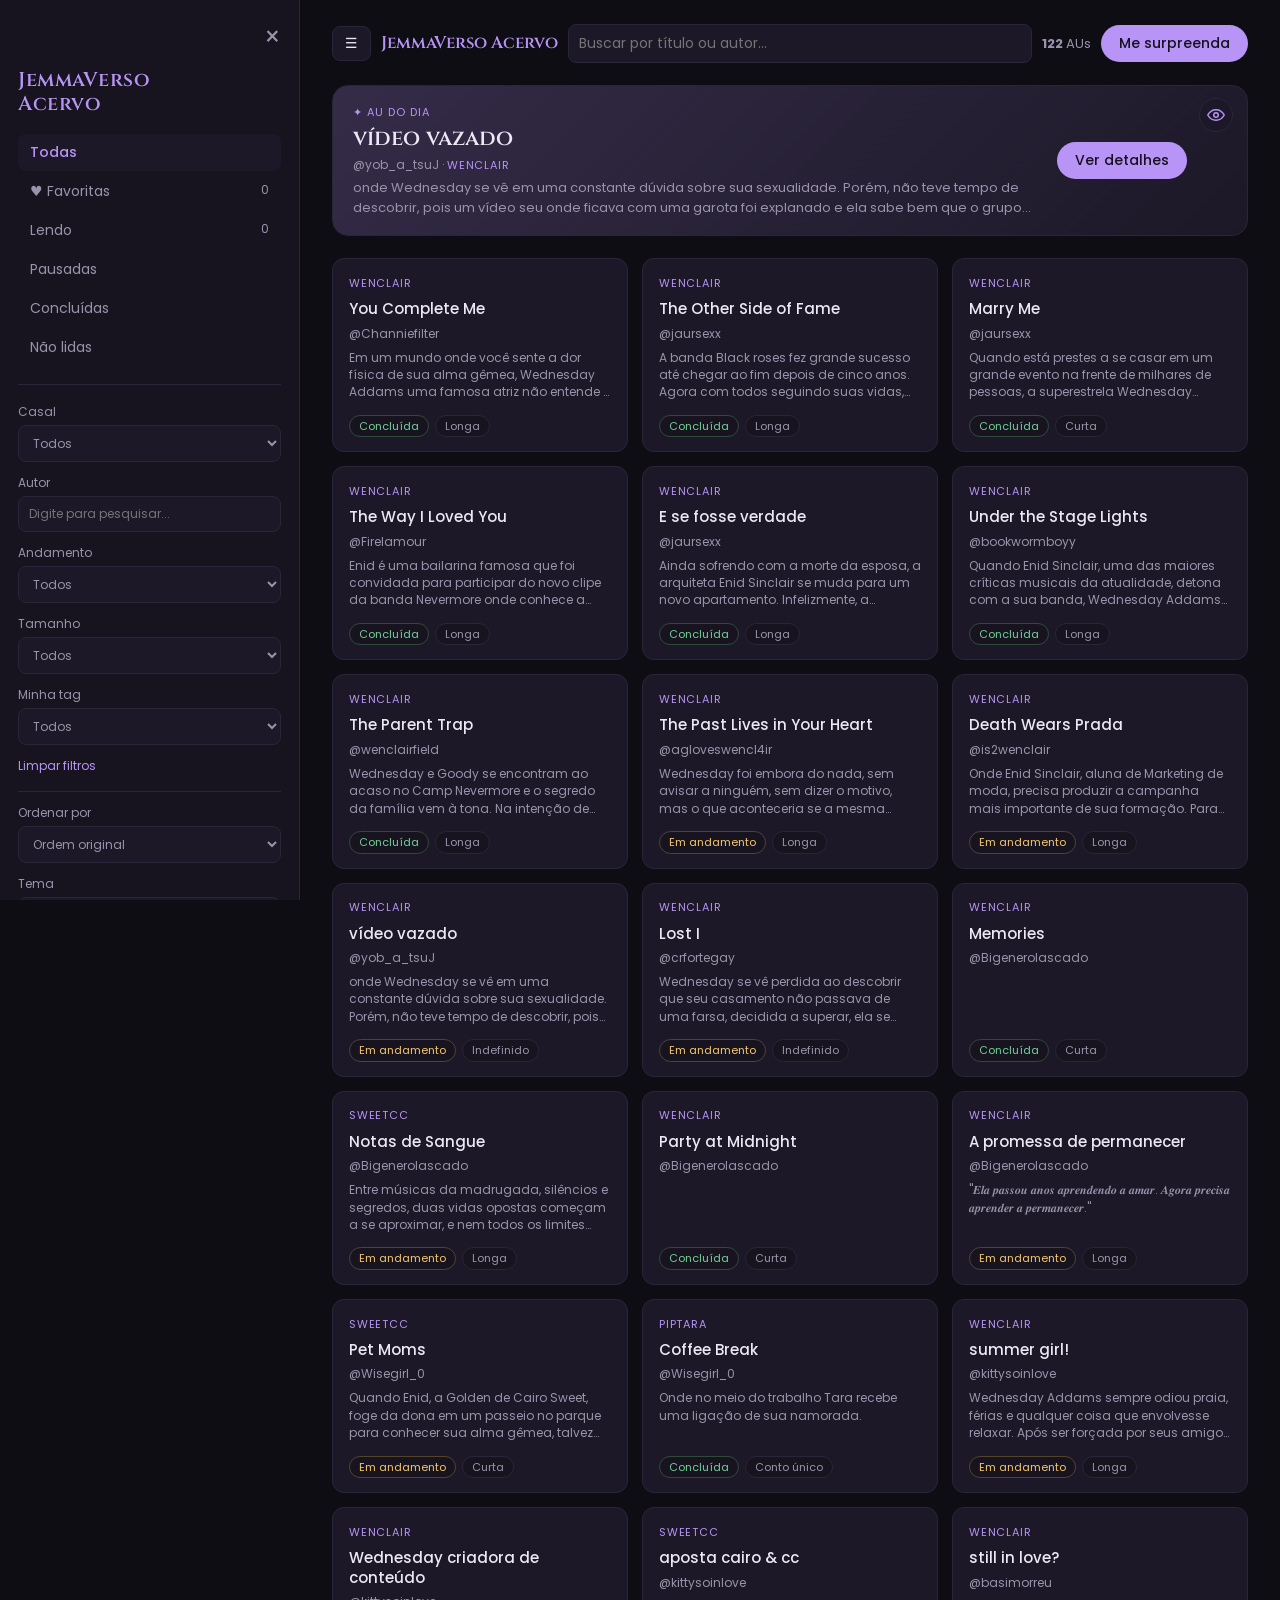
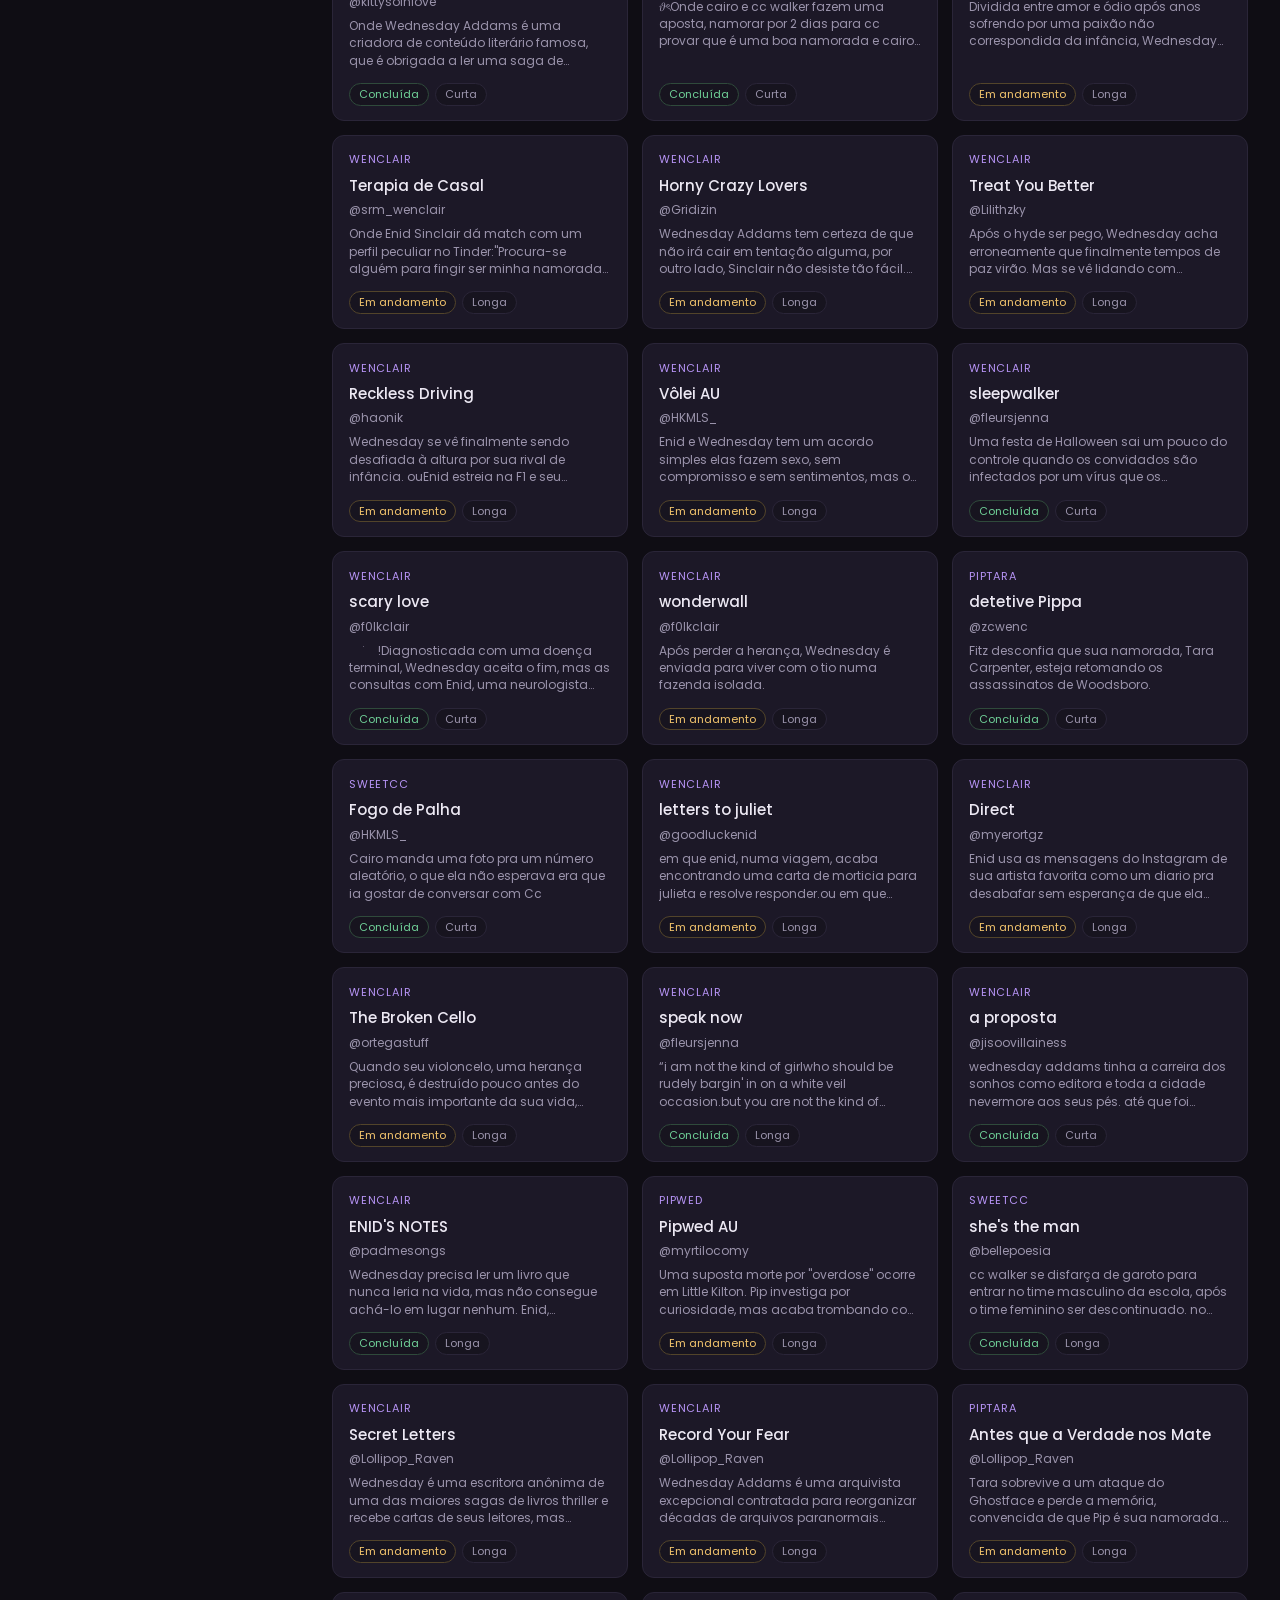
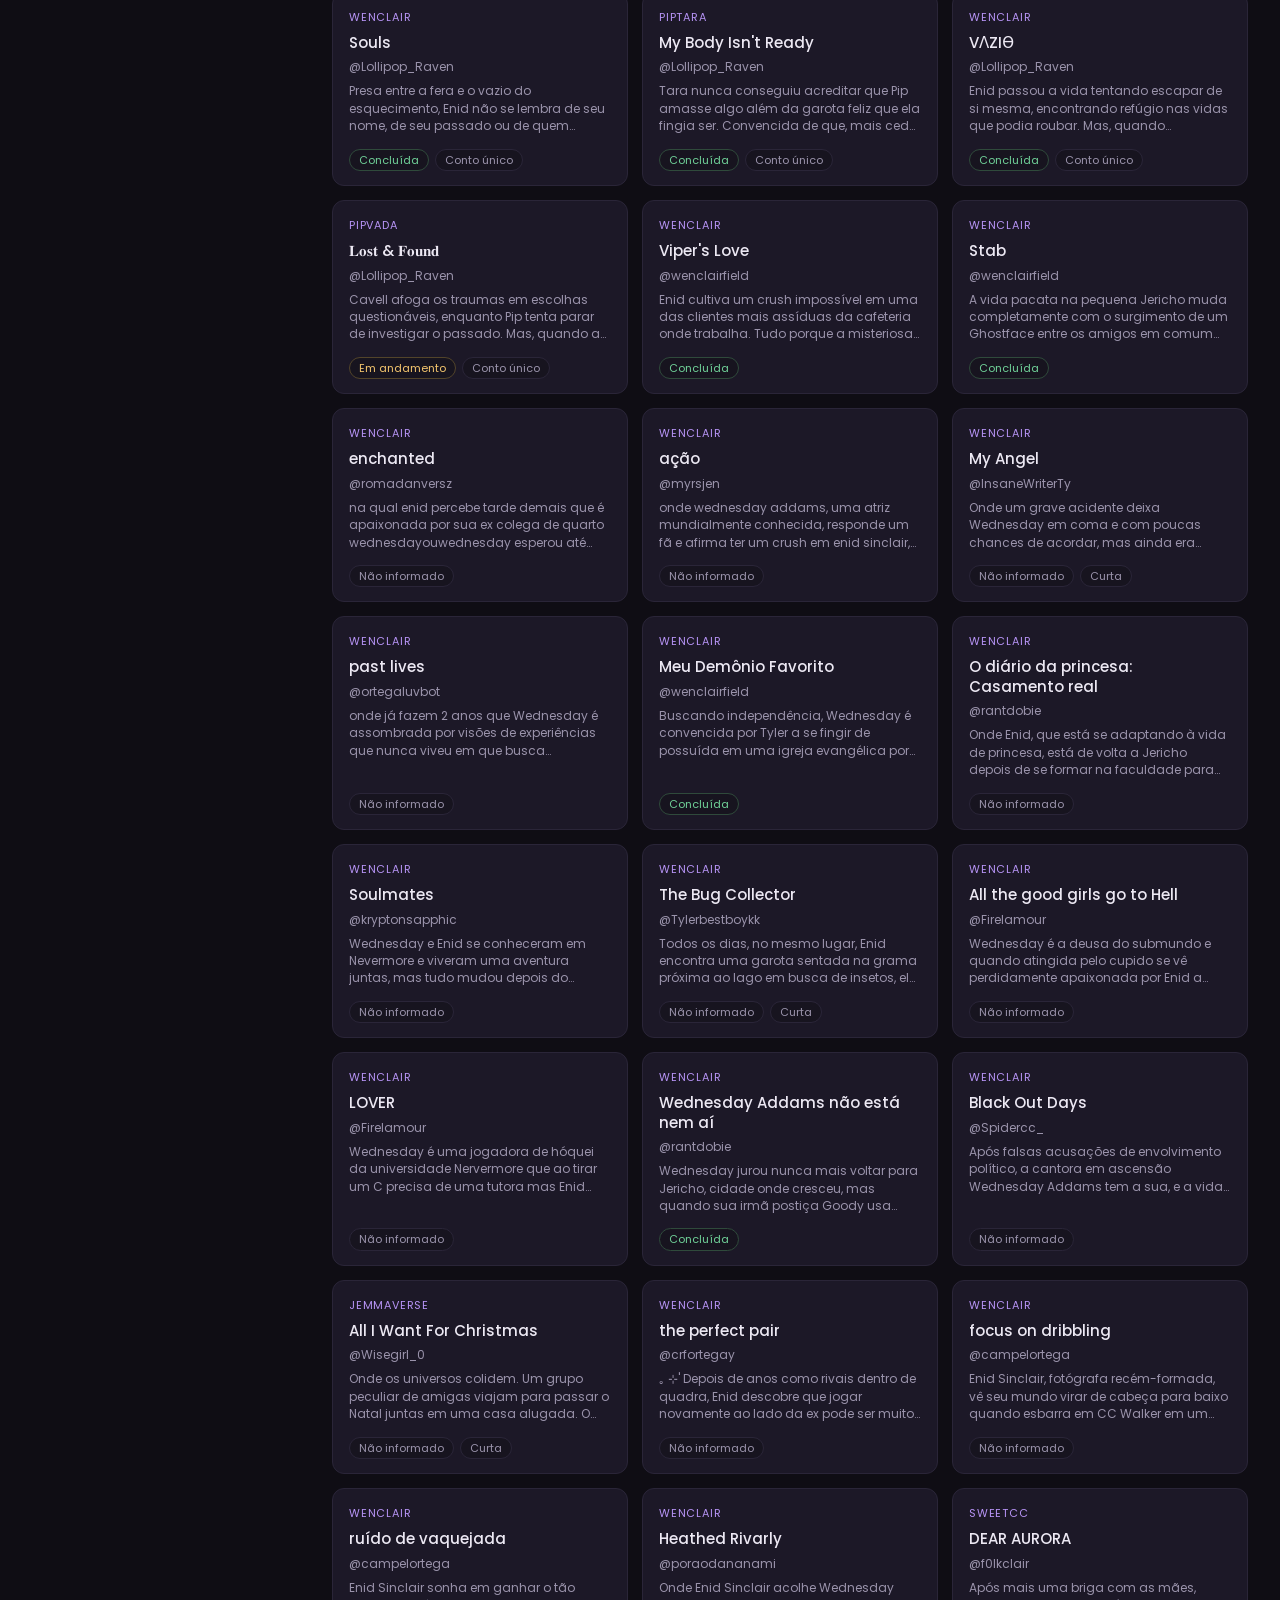
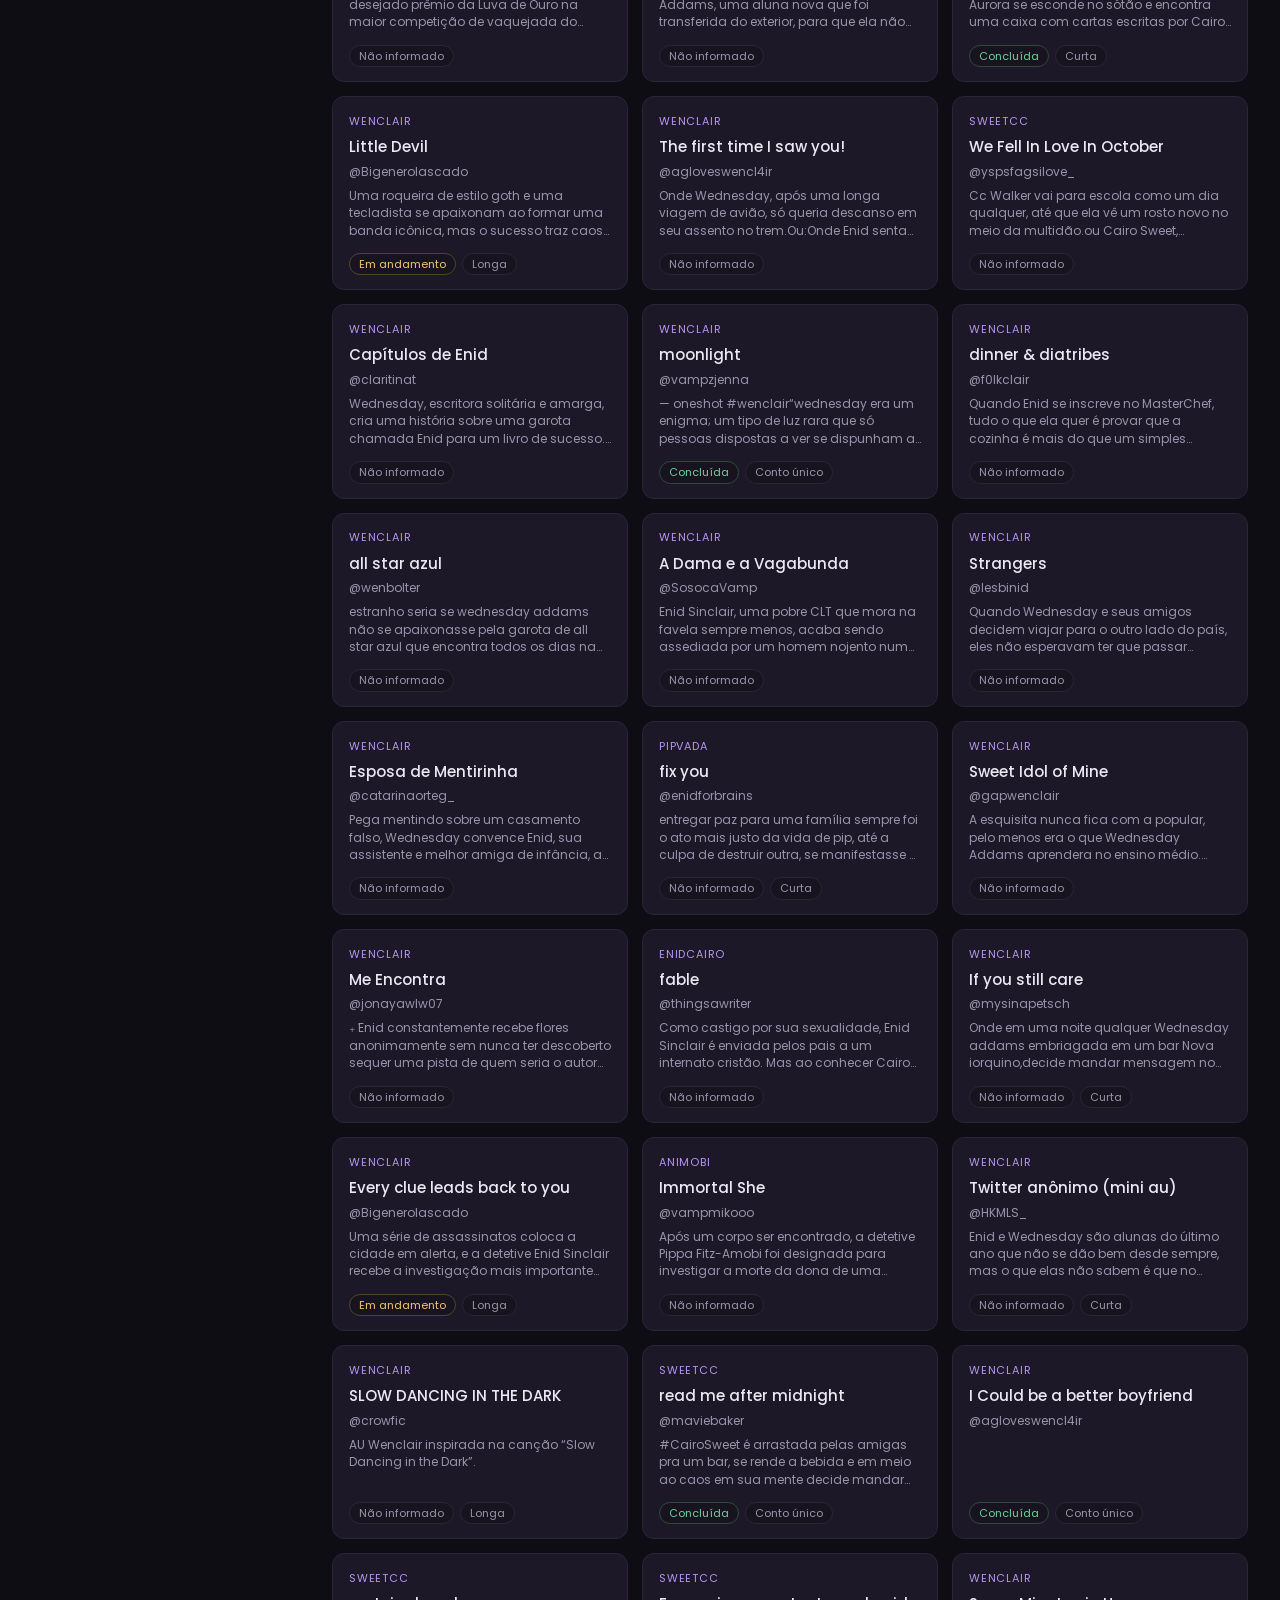
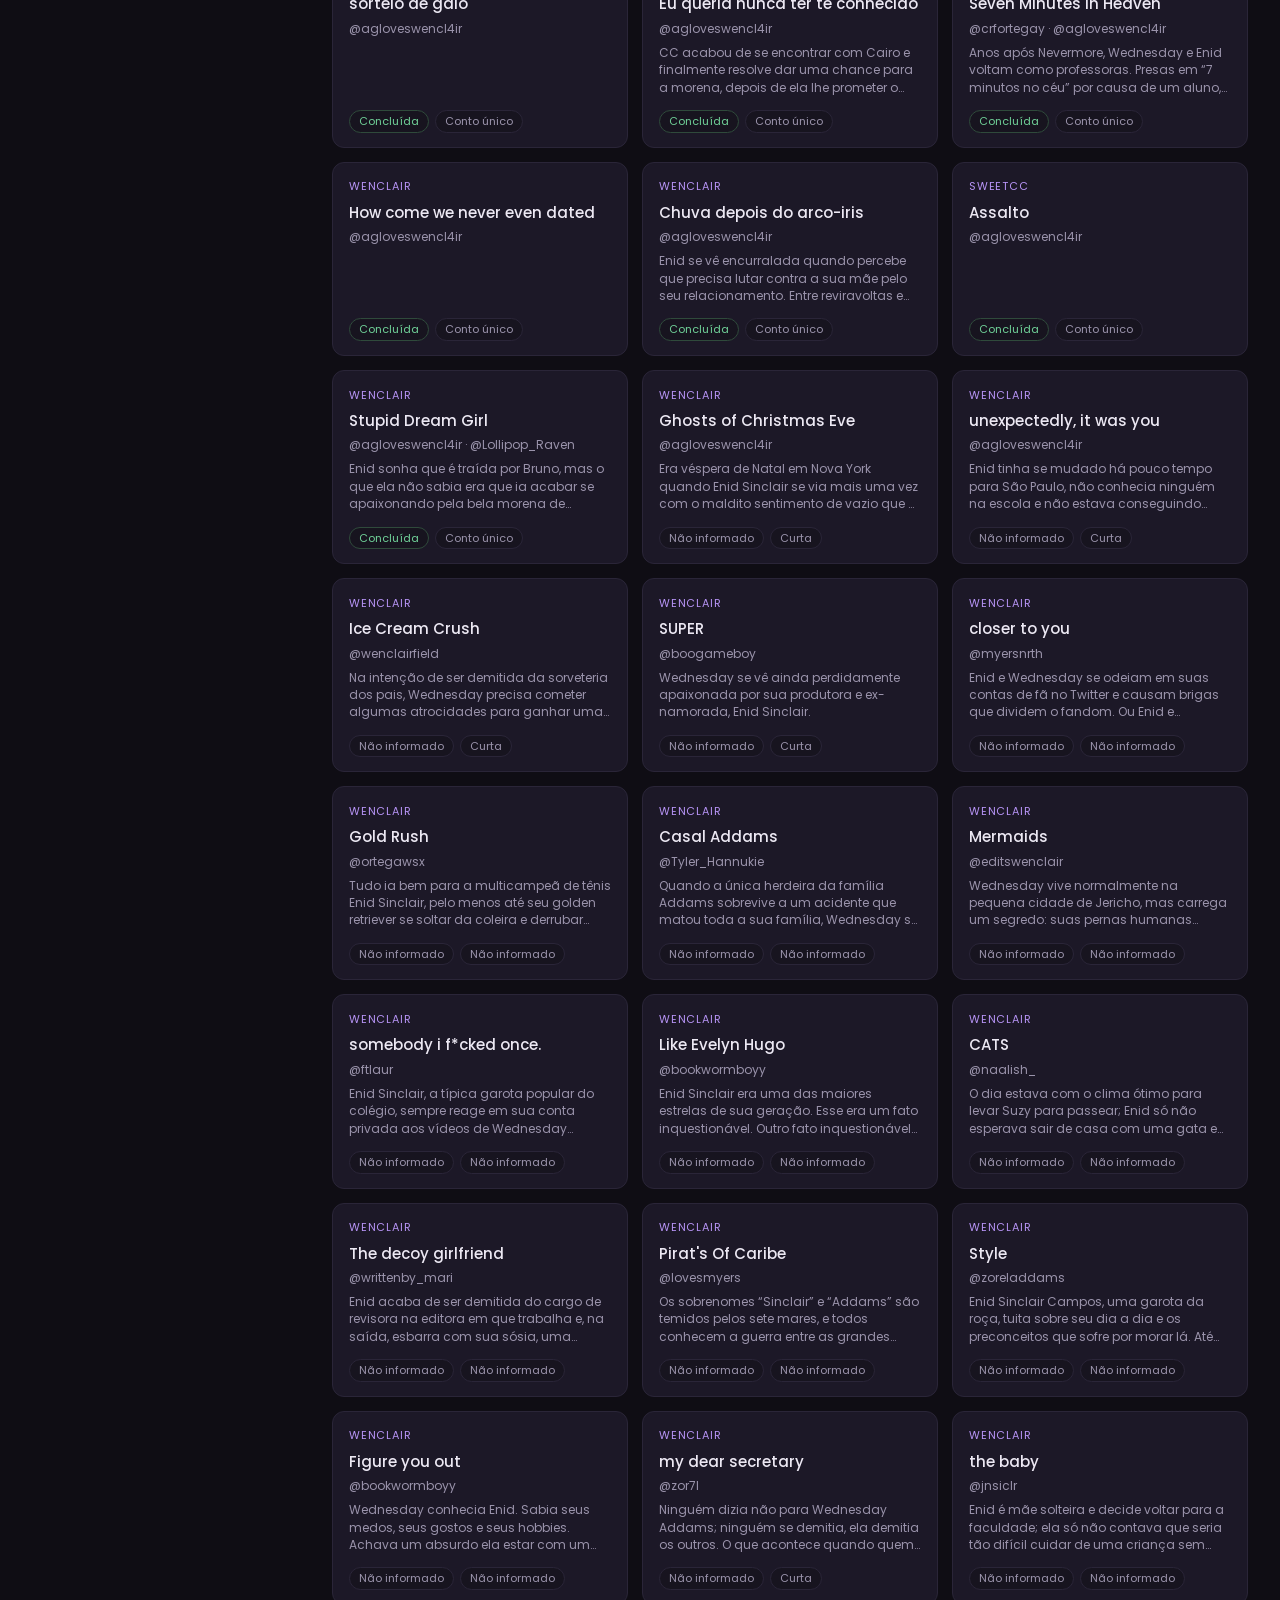
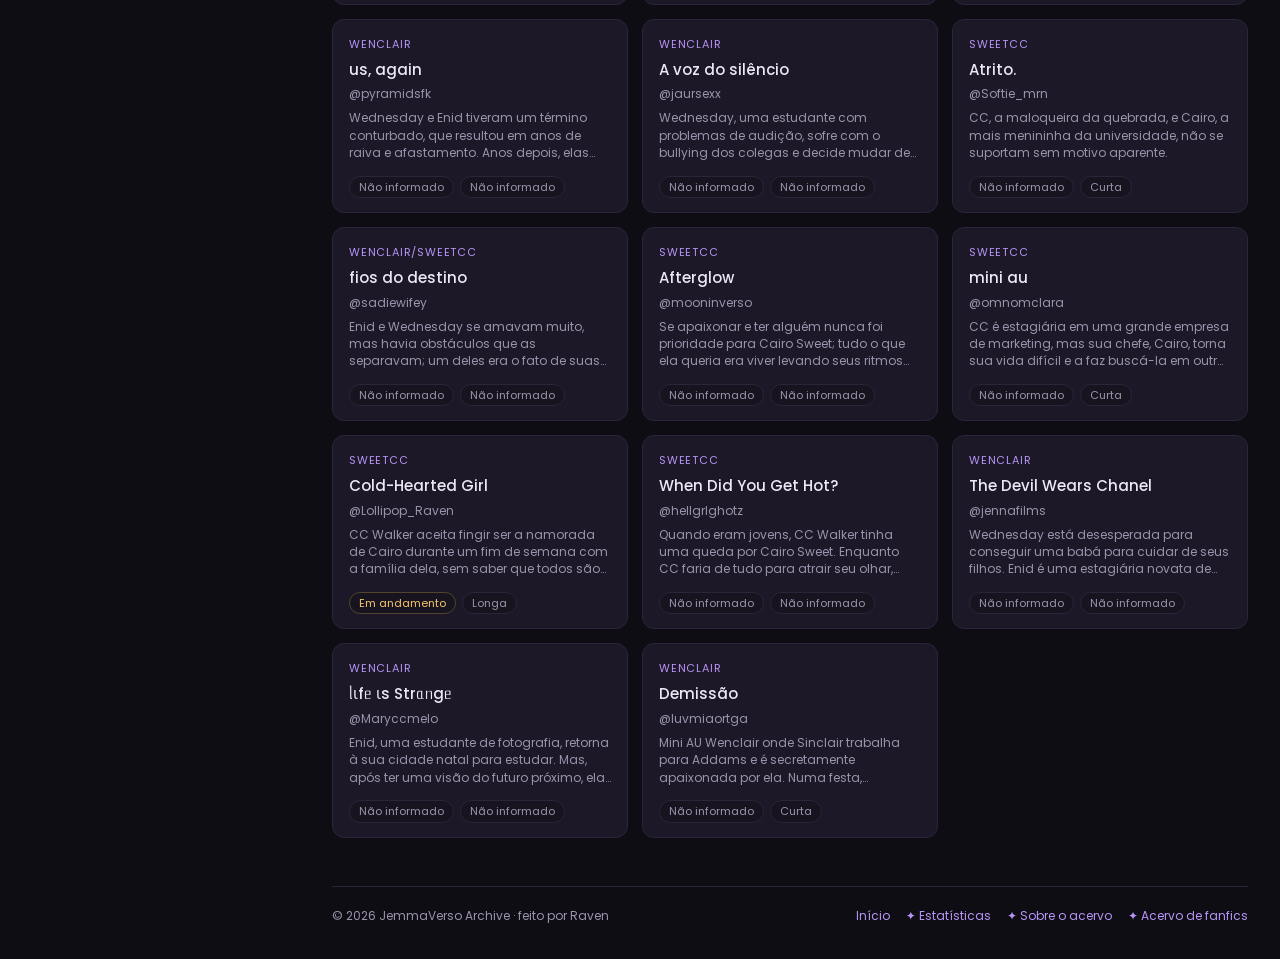
==== commit af8dc1d6: "Add files via upload" ====
--- a/index.html
+++ b/index.html
@@ -3,9 +3,11 @@
 <head>
 <meta charset="UTF-8">
 <meta name="viewport" content="width=device-width, initial-scale=1.0">
-<title data-i18n="page.homeTitle">JemmaVerso Archive</title>
+<title data-i18n="page.homeTitle">JemmaVerso Acervo</title>
 <link rel="icon" type="image/png" href="icon.png">
 <link rel="stylesheet" href="style.css">
+<link rel="stylesheet" href="extras.css">
+<script src="theme.js"></script>
 <link href="https://fonts.googleapis.com/css2?family=Cinzel:wght@600&family=Poppins:wght@300;400;500;600&display=swap" rel="stylesheet">
 <script async src="https://platform.twitter.com/widgets.js"></script>
 </head>
@@ -13,7 +15,7 @@
 <button id="sidebarBackdrop" class="sidebar-backdrop" type="button" aria-label="Fechar menu" data-i18n-aria-label="common.closeMenu"></button>
 <aside class="sidebar open" id="sidebar" aria-label="Menu principal" aria-hidden="false">
   <button id="closeSidebar" class="sidebar-close" type="button" aria-label="Fechar menu" data-i18n-aria-label="common.closeMenu">×</button>
-  <a class="brand" href="index.html" aria-label="JemmaVerso Archive - início">JemmaVerso<br>Archive</a>
+  <a class="brand" href="index.html" aria-label="JemmaVerso Acervo - início">JemmaVerso<br>Acervo</a>
 
   <nav class="nav">
     <button data-view="" class="active"><span data-i18n="nav.all">Todas</span></button>
@@ -32,6 +34,8 @@
         <option value="" data-i18n="filter.all">Todos</option>
         <option value="Em andamento" data-i18n="status.ongoing">Em andamento</option>
         <option value="Concluída" data-i18n="status.completed">Concluída</option>
+        <option value="Em hiato" data-i18n="status.hiatus">Em hiato</option>
+        <option value="Abandonada" data-i18n="status.dropped">Abandonada</option>
         <option value="Não informado" data-i18n="status.unknown">Não informado</option>
       </select>
     </label>
@@ -44,6 +48,11 @@
     <label data-trope-filter hidden><span data-i18n="filter.trope">Trope</span>
       <select id="tropeFilter"><option value="" data-i18n="filter.all">Todos</option></select>
     </label>
+    <label><span data-i18n="filter.tag">Minha tag</span>
+      <select id="tagFilter"><option value="" data-i18n="filter.all">Todos</option>
+        <option value="reler" data-i18n="tag.reler">Reler</option><option value="madrugada" data-i18n="tag.madrugada">Ler de madrugada</option>
+        <option value="comfort" data-i18n="tag.comfort">Comfort</option><option value="chorar" data-i18n="tag.chorar">Para chorar</option></select>
+    </label>
     <button id="clearFilters" class="link-btn" data-i18n="filter.clear">Limpar filtros</button>
     <label class="sort-control"><span data-i18n="sort.label">Ordenar por</span>
       <select id="sortOrder">
@@ -53,11 +62,15 @@
         <option value="author" data-i18n="sort.author">Autor (A–Z)</option>
       </select>
     </label>
+    <label><span data-i18n="theme.label">Tema</span>
+      <select id="themeSelector"><option value="padrao" data-i18n="theme.name.default">Padrão</option><option value="padrao-escuro" data-i18n="theme.name.dark">Padrão escuro</option><option value="padrao-claro" data-i18n="theme.name.light">Padrão claro</option><option value="wenclair">Wenclair</option><option value="piptara">PipTara</option><option value="pipvada">PipVada</option><option value="sweetcc">SweetCC</option><option value="addams">Addams Family</option><option value="klara">Klara</option></select>
+    </label>
   </div>
 
   <p class="side-stats"><span id="totalAuthors">0</span> <span data-i18n="archive.authors">autores no acervo</span></p>
   <div class="sidebar-links">
     <a class="about-link" href="sobre.html" data-i18n="archive.about">✦ Sobre o acervo</a>
+    <a class="archive-link" href="stats.html" data-i18n="archive.stats">✦ Estatísticas</a>
     <a class="archive-link" href="fanfics.html" data-i18n="archive.fanfics">✦ Acervo de fanfics</a>
   </div>
   <label class="language-control"><span data-i18n="language.label">Idioma</span>
@@ -73,7 +86,10 @@
     <a class="home-link" href="index.html" data-i18n="page.homeTitle">JemmaVerso Archive</a>
     <input id="search" type="search" placeholder="Buscar por título ou autor..." data-i18n-placeholder="search.placeholder">
     <span class="count"><b id="totalAus">0</b> <span data-i18n="archive.aus">AUs</span></span>
+    <button id="surpriseBtn" class="btn surprise-btn" type="button" data-i18n="surprise.btn">✦ Me surpreenda</button>
   </header>
+
+  <section id="aod" class="aod" aria-live="polite"></section>
 
   <section id="cards" class="cards"></section>
   <p id="empty" class="empty" hidden data-i18n="empty.results">Nenhuma AU encontrada com esses filtros.</p>
@@ -108,6 +124,9 @@
       <button class="status-btn" data-status="lido" data-i18n="nav.completed">Concluída</button>
     </div>
 
+    <h4 data-i18n="tags.title">Minhas tags</h4>
+    <div class="reading-status" id="modalTags"></div>
+
     <div class="m-row">
       <div class="rating" id="rating">
         <span data-rate="1">★</span><span data-rate="2">★</span><span data-rate="3">★</span><span data-rate="4">★</span><span data-rate="5">★</span>
@@ -119,13 +138,26 @@
   </div>
 </div>
 
+<div id="surprise" class="modal">
+  <div class="modal-box">
+    <button id="closeSurprise" class="close" type="button" aria-label="Fechar">✕</button>
+    <h2 class="m-head" data-i18n="surprise.title">Me surpreenda</h2>
+    <label class="opt"><input type="radio" name="smode" value="random" checked><span data-i18n="surprise.random">Aleatória (qualquer AU do acervo)</span></label>
+    <label class="opt"><input type="radio" name="smode" value="filtered"><span data-i18n="surprise.filtered">Usar os filtros que estão ativos</span></label>
+    <button id="surpriseDraw" class="btn" type="button" data-i18n="surprise.draw">Sortear</button>
+    <div id="surpriseResult"></div>
+  </div>
+</div>
+
 <script src="data.js"></script>
 <script src="translations-extra.js"></script>
 <script src="titulo-traducoes.js"></script>
 <script src="i18n.js"></script>
 <script src="storage.js"></script>
+<script src="common.js"></script>
 <script src="cards.js"></script>
 <script src="filters.js"></script>
 <script src="app.js"></script>
+<script src="extras.js"></script>
 </body>
 </html>
--- a/style.css
+++ b/style.css
@@ -178,7 +178,16 @@
 .construction-back:hover{transform:translateY(-2px);background:#8b6bc1}
 .fanfic-recommendations{margin-top:42px}
 .fanfic-recommendations h2{margin-bottom:18px;color:var(--accent);font:600 clamp(19px,3vw,26px)/1.35 Cinzel,serif}
-.fanfic-cards{display:grid;grid-template-columns:repeat(auto-fill,minmax(210px,1fr));gap:16px}
+.fanfic-carousel{position:relative;padding:0 44px}
+.fanfic-carousel-viewport{overflow:hidden}
+.fanfic-cards{display:flex;transition:transform .45s ease}
+.fanfic-slide{display:grid;flex:0 0 100%;grid-template-columns:repeat(2,minmax(0,1fr));gap:16px}
+.fanfic-carousel-arrow{position:absolute;top:50%;z-index:1;display:grid;width:36px;height:36px;place-items:center;transform:translateY(-50%);border:1px solid var(--line);border-radius:50%;background:var(--card);color:var(--text);font-size:27px;line-height:1;cursor:pointer;transition:background .2s,border-color .2s}
+.fanfic-carousel-arrow:hover,.fanfic-carousel-arrow:focus-visible{border-color:var(--accent);background:var(--panel)}
+.fanfic-carousel-arrow:focus-visible{outline:2px solid var(--accent);outline-offset:3px}
+.fanfic-carousel-previous{left:0}
+.fanfic-carousel-next{right:0}
+.fanfic-carousel-arrow[hidden]{display:none}
 .fanfic-card{overflow:hidden;border:1px solid var(--line);border-radius:14px;background:var(--card);color:var(--text);display:flex;flex-direction:column;transition:transform .15s,border-color .15s}
 .fanfic-card:hover,.fanfic-card:focus-visible{border-color:var(--accent);transform:translateY(-3px)}
 .fanfic-card:focus-visible{outline:2px solid var(--accent);outline-offset:3px}
@@ -204,3 +213,6 @@
 .sparkle{position:fixed;z-index:30;pointer-events:none;color:#f4d8ff;font-size:13px;text-shadow:0 0 10px #d4a3ff,0 0 22px #b794f6;animation:sparkle-rise .8s ease-out forwards}
 @keyframes sparkle-rise{from{opacity:0;transform:translate(-50%,-30%) scale(.4) rotate(0)}25%{opacity:1}to{opacity:0;transform:translate(calc(-50% + var(--drift)),calc(-50% - 24px)) scale(1.3) rotate(100deg)}}
 @media(max-width:600px){.fanfic-dialog-box{grid-template-columns:1fr;padding:22px}.fanfic-dialog-cover{width:min(220px,70%);margin:0 auto}.fanfic-dialog-copy .read-btn{margin-top:8px}}
+@media(max-width:480px){.fanfic-carousel{padding:0 34px}.fanfic-slide{gap:10px}.fanfic-carousel-arrow{width:30px;height:30px;font-size:23px}.fanfic-card-copy{gap:5px;padding:10px}.fanfic-card-title{font-size:13px}.fanfic-card-synopsis{font-size:11px}.fanfic-card>.fanfic-author{margin:0 10px 10px;font-size:11px}}
+@media(min-width:601px){.fanfic-carousel{padding:0}.fanfic-carousel-viewport{overflow:visible}.fanfic-cards{display:grid;grid-template-columns:repeat(auto-fill,minmax(210px,1fr));gap:16px;transform:none!important;transition:none}.fanfic-slide{display:contents}.fanfic-carousel-arrow{display:none}}
+@media(prefers-reduced-motion:reduce){.fanfic-cards{transition:none}}
--- a/extras.css
+++ b/extras.css
@@ -0,0 +1,111 @@
+/* ===== Temas ===== */
+html[data-theme=padrao]{--bg:#0f0d14;--panel:#17141f;--card:#1c1827;--line:#2a2538;--text:#ece8f3;--muted:#9a93ab;--accent:#b794f6;--accent2:#b794f6;--on-accent:#17101f;--ok:#6fcf97;--warn:#f2c46d}
+html[data-theme=padrao-escuro]{--bg:#000;--panel:#080808;--card:#111;--line:#232323;--text:#f2f2f2;--muted:#999;--accent:#dcdcdc;--accent2:#8a8a8a;--on-accent:#000;--ok:#8fd9a8;--warn:#e6c46e}
+html[data-theme=padrao-claro]{--bg:#f6f5f9;--panel:#fff;--card:#fff;--line:#dcd8e6;--text:#1c1a24;--muted:#6b6679;--accent:#6b4fc4;--accent2:#b05fc0;--on-accent:#fff;--ok:#2e7d4f;--warn:#a96a12}
+html[data-theme=wenclair]{--bg:#0b0a10;--panel:#13111b;--card:#1a1724;--line:#2d2842;--text:#f1edf7;--muted:#a59db8;--accent:#ff8fc7;--accent2:#7cc4ff;--on-accent:#1a0d15;--ok:#6fcf97;--warn:#f2c46d}
+html[data-theme=piptara]{--bg:#1c261a;--panel:#232f20;--card:#2b3928;--line:#3b4c36;--text:#f7e9ec;--muted:#b8c4a6;--accent:#f6b9cb;--accent2:#c9d98f;--on-accent:#2a1519;--ok:#b5e08a;--warn:#f2d27a}
+html[data-theme=pipvada]{--bg:#0b1710;--panel:#10221a;--card:#162d21;--line:#26412f;--text:#f2ecdf;--muted:#a9b8a3;--accent:#ff8a2b;--accent2:#ffc27a;--on-accent:#1f0f02;--ok:#7fd69b;--warn:#ffd27a}
+html[data-theme=sweetcc]{--bg:#172b45;--panel:#263d4c;--card:#405a54;--line:#758b83;--text:#f4eee4;--muted:#c0c6b7;--accent:#b08a66;--accent2:#8ba0aa;--on-accent:#172b45;--ok:#8b9b88;--warn:#b08a66}
+html[data-theme=addams]{--bg:#000;--panel:#0a0a0a;--card:#131313;--line:#4a4a4a;--text:#fff;--muted:#c4c4c4;--accent:#fff;--accent2:#9d9d9d;--on-accent:#000;--ok:#d8d8d8;--warn:#fff}
+html[data-theme=klara]{--bg:#dff3ef;--panel:#c9e8e2;--card:#f1f8f3;--line:#91c9c0;--text:#204846;--muted:#527a74;--accent:#e6c94e;--accent2:#a56a43;--on-accent:#263b36;--ok:#477b52;--warn:#a56a43}
+/* ===== Temporadas (ligadas em theme.js) ===== */
+html[data-theme=natal]{--bg:#0c1a14;--panel:#12261c;--card:#183226;--line:#2a4a39;--text:#f4efe6;--muted:#a8bfae;--accent:#ff5a5f;--accent2:#5fd38d;--on-accent:#fff}
+html[data-theme=halloween]{--bg:#110a05;--panel:#1a1109;--card:#241811;--line:#3d2b1c;--text:#f6ece0;--muted:#b9a58f;--accent:#ff7a1a;--accent2:#a66bff;--on-accent:#1a0c02}
+html[data-theme=pascoa]{--bg:#fbf4ff;--panel:#fff;--card:#fff8fd;--line:#e6d3f0;--text:#3b2a4a;--muted:#7d6a8c;--accent:#a96ad6;--accent2:#f59ec0;--on-accent:#fff;--ok:#2e8b57;--warn:#b7791f}
+html[data-theme=carnaval]{--bg:#120b1f;--panel:#1b1030;--card:#25163f;--line:#3d2a63;--text:#fff4e8;--muted:#c0aee0;--accent:#ff2fa0;--accent2:#ffd400;--on-accent:#fff}
+html[data-theme=anonovo]{--bg:#080a18;--panel:#0f1226;--card:#161a33;--line:#2a2f57;--text:#f6f1e3;--muted:#a9aed0;--accent:#ffd86b;--accent2:#9fb4ff;--on-accent:#1b1500}
+html[data-theme=muertos]{--bg:#130a1b;--panel:#1b1026;--card:#25162f;--line:#42285a;--text:#fff1dc;--muted:#c4a9d6;--accent:#ff9f1c;--accent2:#ff4fa3;--on-accent:#1f1000}
+body{background:var(--bg);color:var(--text)}
+.brand{background:linear-gradient(90deg,var(--accent),var(--accent2));-webkit-background-clip:text;background-clip:text;color:transparent}
+.read-btn,.status-btn.active,.btn{color:var(--on-accent)}
+.btn{background:var(--accent);border:0;border-radius:99px;padding:8px 18px;font-weight:500;cursor:pointer;white-space:nowrap}
+.btn.ghost{background:var(--card);color:var(--accent);border:1px solid var(--accent)}
+.about-toc{background:color-mix(in srgb,var(--panel) 94%,transparent)}
+.about-link{background:color-mix(in srgb,var(--accent) 14%,transparent)}
+.chip.hold{color:var(--accent2)}.chip.drop{color:#e06c75;border-color:#5a2f34}
+.chip.read{color:var(--accent)}
+/* ===== Geral / responsivo ===== */
+html{-webkit-text-size-adjust:100%}
+body{overflow-x:hidden}
+img,iframe,video{max-width:100%}
+.cards{grid-template-columns:repeat(auto-fill,minmax(min(100%,230px),1fr))}
+.sidebar{width:min(300px,100vw);overflow-y:auto;scrollbar-width:none}
+.sidebar::-webkit-scrollbar{display:none}
+@media(min-width:801px){body.sidebar-open>.content{margin-left:300px;width:calc(100% - 300px)}}
+.surprise-btn{margin-left:auto;white-space:nowrap}
+.topbar{gap:10px}
+.modal-box{max-width:min(560px,100%)}
+/* ===== Rodapé ===== */
+.site-footer{margin-top:48px;padding:20px 0 10px;border-top:1px solid var(--line);display:flex;flex-wrap:wrap;gap:10px 20px;justify-content:space-between;align-items:center;color:var(--muted);font-size:12px}
+.site-footer nav{display:flex;flex-wrap:wrap;gap:6px 16px}
+.site-footer a{color:var(--accent);text-decoration:none}.site-footer a:hover{text-decoration:underline}
+/* ===== AU do dia / Me surpreenda ===== */
+.aod{display:flex;gap:16px;align-items:center;justify-content:space-between;flex-wrap:wrap;margin-bottom:22px;padding:18px 20px;border:1px solid var(--line);border-radius:16px;background:linear-gradient(135deg,color-mix(in srgb,var(--accent) 16%,var(--card)),var(--card))}
+.aod-copy{display:flex;flex-direction:column;gap:4px;min-width:0;flex:1 1 260px}
+.aod-label{font-size:11px;letter-spacing:1px;text-transform:uppercase;color:var(--accent)}
+.aod h2{font:600 clamp(17px,3vw,22px)/1.25 Cinzel,serif}
+.aod-meta{color:var(--muted);font-size:12px}
+.aod-syn{color:var(--muted);font-size:13px;display:-webkit-box;-webkit-line-clamp:2;-webkit-box-orient:vertical;overflow:hidden}
+#surprise .modal-box{max-width:420px;margin:auto 0}
+.opt{display:flex;gap:10px;align-items:center;padding:10px 12px;border:1px solid var(--line);border-radius:10px;background:var(--card);cursor:pointer}
+.opt:has(input:checked){border-color:var(--accent)}
+.opt input{accent-color:var(--accent)}
+.s-card{display:flex;flex-direction:column;gap:6px;align-items:flex-start;padding:16px;border:1px solid var(--accent);border-radius:12px;background:var(--card)}
+.s-card h3{font:600 18px/1.3 Cinzel,serif}
+/* ===== Estatísticas ===== */
+.stats-page .content{max-width:1000px;margin:0 auto;padding:18px 20px 30px}
+.stats-page h1{font:600 clamp(24px,5vw,34px)/1.2 Cinzel,serif;color:var(--accent);margin:8px 0 20px}
+.stats-grid{display:grid;grid-template-columns:repeat(auto-fit,minmax(130px,1fr));gap:12px;margin-bottom:18px}
+.stat{padding:14px 16px;border:1px solid var(--line);border-radius:14px;background:var(--panel)}
+.stat b{display:block;font:600 26px/1.2 Cinzel,serif;color:var(--accent)}.stat span{font-size:12px;color:var(--muted)}
+.panels{display:grid;grid-template-columns:repeat(auto-fit,minmax(min(100%,300px),1fr));gap:14px}
+.panel{padding:18px;border:1px solid var(--line);border-radius:14px;background:var(--panel);min-width:0}
+.panel.wide{grid-column:1/-1}
+.panel h2{font:600 15px/1.3 Cinzel,serif;color:var(--accent);margin-bottom:14px}
+.bar-row{display:grid;grid-template-columns:minmax(70px,34%) 1fr auto;gap:10px;align-items:center;margin-bottom:9px;font-size:12px}
+.bar-row>span:first-child{overflow:hidden;text-overflow:ellipsis;white-space:nowrap}
+.bar{height:10px;border-radius:99px;background:var(--card);overflow:hidden}
+.bar i{display:block;height:100%;border-radius:99px;background:linear-gradient(90deg,var(--accent),var(--accent2))}
+.bar-row em{font-style:normal;color:var(--muted)}
+.mini-list{list-style:none;display:grid;gap:8px;font-size:13px}.mini-list span{color:var(--warn)}
+.panel .empty{margin:6px 0;font-size:13px}
+/* ===== Menu lateral sem barra: tudo se ajusta à tela ===== */
+@media(max-width:800px),(max-height:760px){
+ .sidebar{padding:12px 14px;gap:clamp(6px,1.4dvh,14px)}
+ .sidebar .brand{font-size:17px;padding-right:34px}
+ .sidebar-close{position:absolute;top:6px;right:10px}
+ .nav{display:grid;grid-template-columns:repeat(3,1fr);gap:4px}
+ .nav button{padding:6px 6px;font-size:12px;justify-content:center;gap:4px;border:1px solid var(--line)}
+ .side-filters{display:grid;grid-template-columns:1fr 1fr;gap:8px;padding-top:10px}
+ .side-filters .sort-control{margin:0;padding:0;border:0}
+ .side-filters select,.side-filters input[type=text]{padding:6px 8px;font-size:12px}
+ #clearFilters{grid-column:1/-1}
+ .side-stats{display:none}
+ .sidebar-links{grid-template-columns:repeat(3,1fr);gap:6px}
+ .about-link,.archive-link{padding:8px 4px;font-size:11px}
+}
+@media(max-width:800px){
+ .sidebar{width:min(380px,100vw);padding-top:calc(12px + env(safe-area-inset-top));padding-bottom:calc(12px + env(safe-area-inset-bottom))}
+ .surprise-btn{order:2}.count{order:2}
+ .topbar .home-link{font-size:15px}
+ .modal{padding:12px 8px}.modal-box{padding:20px 16px}
+ .site-footer{justify-content:center;text-align:center}
+}
+@media(max-height:620px){.sidebar .brand br{display:none}.nav button{padding:4px 6px}}
+/* ===== Efeitos de temporada ===== */
+.season-decor{position:fixed;inset:0;z-index:5;pointer-events:none;overflow:hidden}
+.season-decor .fall{position:absolute;top:-30px;animation:fall linear infinite;opacity:.8}
+@keyframes fall{to{transform:translateY(110vh) rotate(300deg)}}
+.season-decor .corner{position:absolute;color:var(--accent);text-shadow:0 0 8px var(--accent);animation:twinkle ease-in-out infinite}
+.corner.tl{top:var(--y);left:var(--x)}.corner.tr{top:var(--y);right:var(--x)}.corner.bl{bottom:var(--y);left:var(--x)}.corner.br{bottom:var(--y);right:var(--x)}
+@keyframes twinkle{0%,100%{opacity:.15;transform:scale(.6)}50%{opacity:1;transform:scale(1.2)}}
+@media(prefers-reduced-motion:reduce){.season-decor *{animation:none!important;opacity:.6}}
+
+/* ===== AU do dia: olho para esconder/mostrar ===== */
+.aod{position:relative}
+.aod:not(.collapsed){padding-right:60px}
+.eye{flex:none;width:34px;height:34px;display:grid;place-items:center;border:1px solid var(--line);border-radius:50%;background:var(--card);color:var(--accent);cursor:pointer}
+.eye:hover{border-color:var(--accent)}
+.eye svg{width:18px;height:18px}
+.aod:not(.collapsed) .eye{position:absolute;top:12px;right:14px}
+.aod.collapsed{padding:8px 14px;flex-wrap:nowrap;align-items:center}
